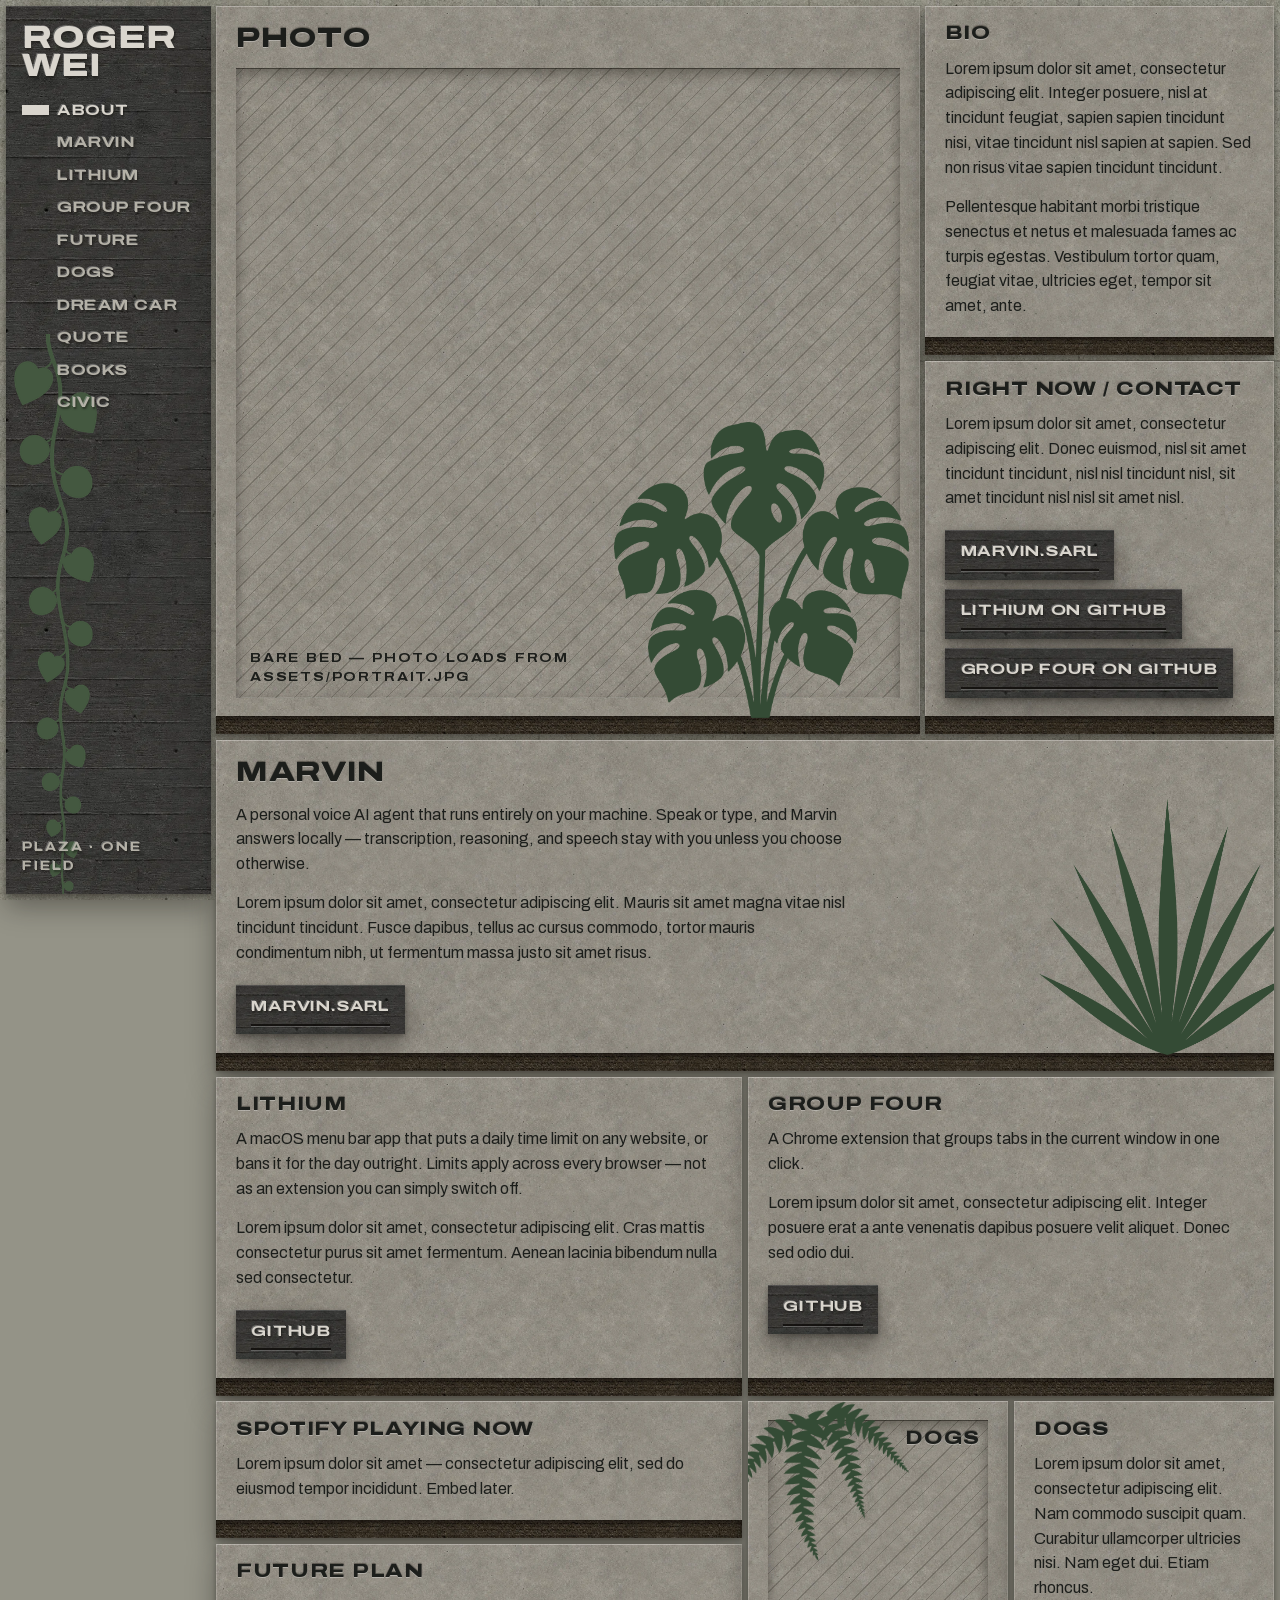
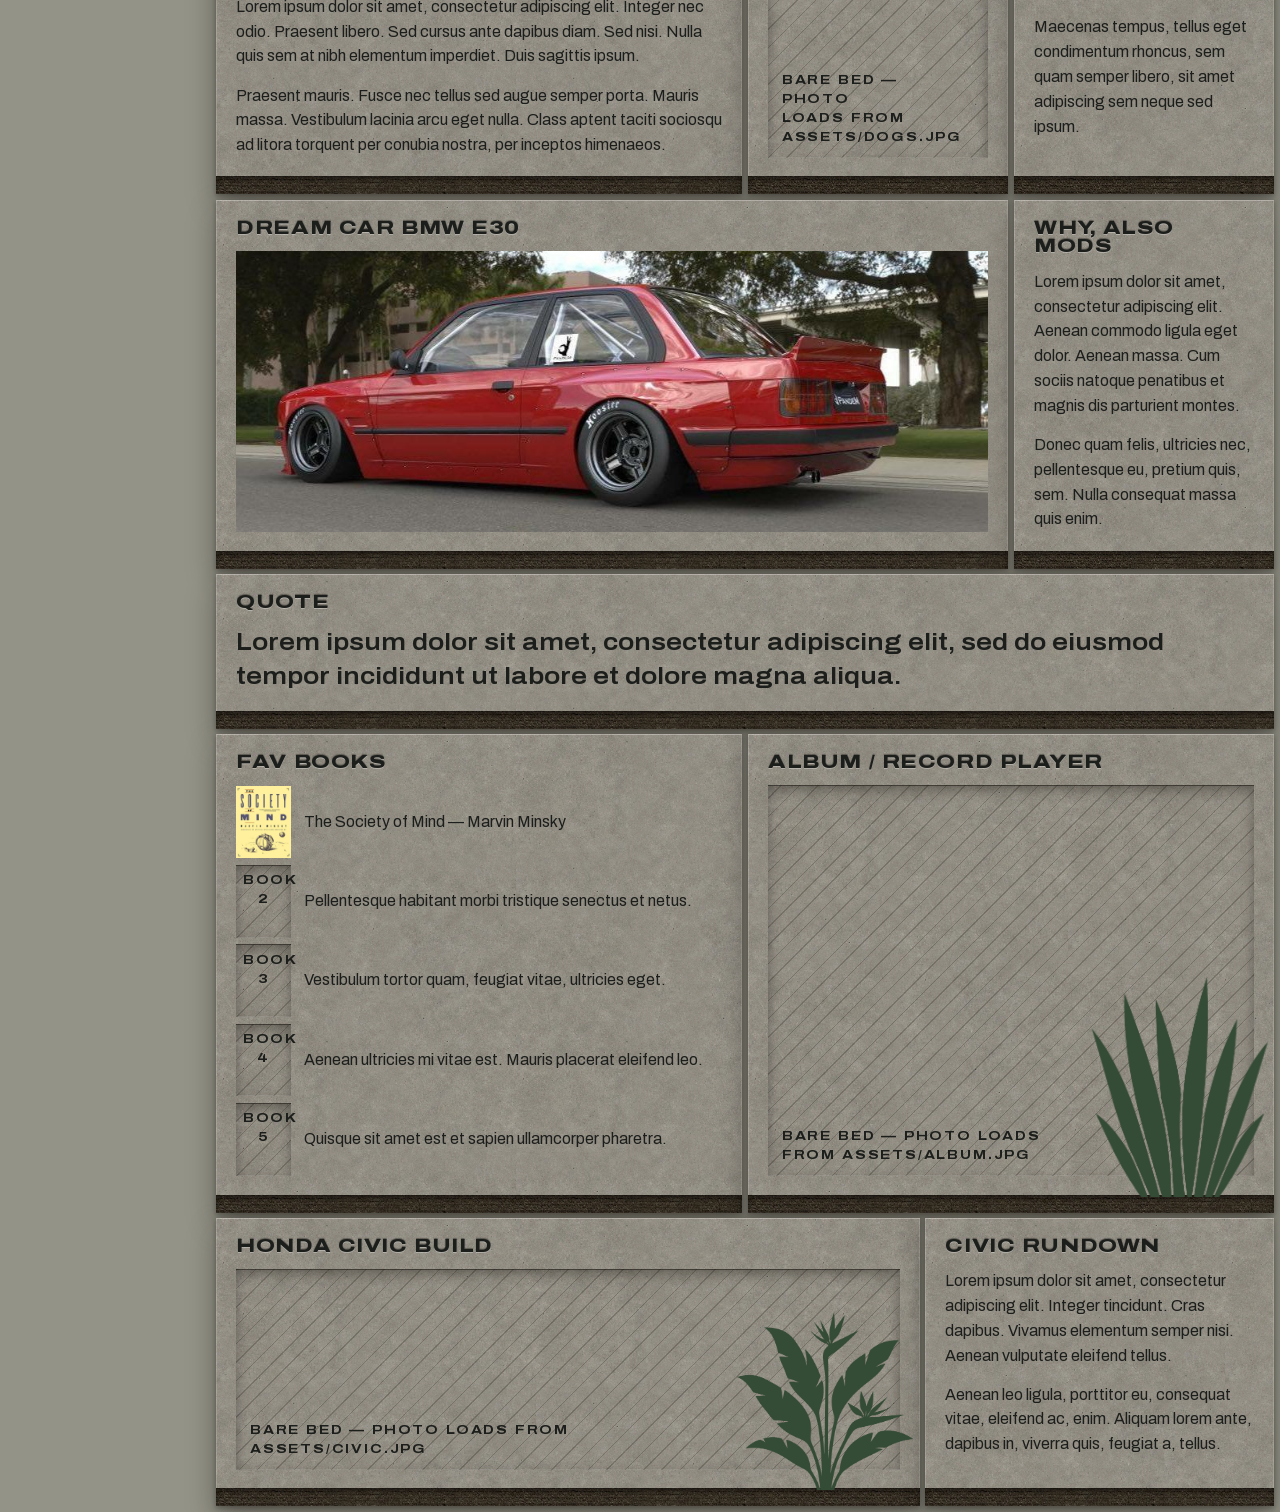
==== index.html @ 09356ffb "Put The Society of Mind in the first book slot. Use the provided cover in a portrait thumb so the ti" ====
<!DOCTYPE html>
<html lang="en">
  <head>
    <meta charset="utf-8" />
    <meta name="viewport" content="width=device-width, initial-scale=1" />
    <title>Roger Wei</title>
    <meta
      name="description"
      content="Roger Wei — about, Marvin, Lithium, and Group Four."
    />
    <link rel="icon" href="assets/favicon.png" type="image/png" />
    <link rel="apple-touch-icon" href="assets/favicon.png" />
    <link
      rel="preload"
      href="assets/fonts/archivo-latin.woff2"
      as="font"
      type="font/woff2"
      crossorigin
    />
    <link rel="stylesheet" href="css/styles.css" />
    <script src="js/main.js" defer></script>
  </head>
  <body>
    <!--
      THESIS: The site is one concrete plaza of planter beds; skip keys on the monolith jump to a bed, they do not leave the plaza.
      OWN-WORLD: Eco-brutalism. Photographic poured concrete, board-formed monolith, raked soil, flat vector planting, Archivo cast in wide heavy caps.
      STORY: A visitor reads ROGER WEI cast into the directory, walks the beds from portrait through the work and the rest of the field.
      FIRST VIEWPORT: Directory at left. Dominant PORTRAIT bed. BIO and NOW stacked beside it. Marvin already in the feed below.
      FORM: Eco-brutalism · Plaza Beds composition · seed 41a5134b · one-page orientation
    -->
    <a class="skip" href="#portrait">Skip to portrait</a>

    <div class="plaza">
      <header class="directory">
        <h1 class="name">Roger Wei</h1>

        <nav aria-label="Skip to section">
          <ul class="keys">
            <li><a class="key" data-nav="portrait" href="#portrait">About</a></li>
            <li><a class="key" data-nav="marvin" href="#marvin">Marvin</a></li>
            <li><a class="key" data-nav="lithium" href="#lithium">Lithium</a></li>
            <li><a class="key" data-nav="group-four" href="#group-four">Group Four</a></li>
            <li><a class="key" data-nav="future" href="#future">Future</a></li>
            <li><a class="key" data-nav="dogs" href="#dogs">Dogs</a></li>
            <li><a class="key" data-nav="e30" href="#e30">Dream car</a></li>
            <li><a class="key" data-nav="quote" href="#quote">Quote</a></li>
            <li><a class="key" data-nav="books" href="#books">Books</a></li>
            <li><a class="key" data-nav="civic" href="#civic">Civic</a></li>
          </ul>
        </nav>

        <p class="stamp">Plaza · one field</p>
      </header>

      <main class="beds">
        <section class="bed bed-portrait" id="portrait">
          <h2 class="cast">Photo</h2>
          <div class="plot">
            <div class="bare" data-src="assets/portrait.jpg" data-alt="Roger Wei">
              <p class="note">Bare bed — photo loads from assets/portrait.jpg</p>
            </div>
          </div>
          <img
            class="planting"
            src="assets/plant-monstera.webp"
            alt=""
            width="970"
            height="974"
          />
        </section>

        <section class="bed bed-bio" id="bio">
          <h2 class="cast">Bio</h2>
          <div class="plot">
            <p class="copy">
              Lorem ipsum dolor sit amet, consectetur adipiscing elit. Integer
              posuere, nisl at tincidunt feugiat, sapien sapien tincidunt nisi,
              vitae tincidunt nisl sapien at sapien. Sed non risus vitae sapien
              tincidunt tincidunt.
            </p>
            <p class="copy">
              Pellentesque habitant morbi tristique senectus et netus et
              malesuada fames ac turpis egestas. Vestibulum tortor quam, feugiat
              vitae, ultricies eget, tempor sit amet, ante.
            </p>
          </div>
        </section>

        <section class="bed bed-now" id="now">
          <h2 class="cast">Right now / contact</h2>
          <div class="plot">
            <p class="copy">
              Lorem ipsum dolor sit amet, consectetur adipiscing elit. Donec
              euismod, nisl sit amet tincidunt tincidunt, nisl nisl tincidunt
              nisl, sit amet tincidunt nisl nisl sit amet nisl.
            </p>
            <ul class="gates">
              <li><a class="gate" href="https://marvin.sarl">marvin.sarl</a></li>
              <li>
                <a class="gate" href="https://github.com/RizzyRoger/lithium">Lithium on GitHub</a>
              </li>
              <li>
                <a class="gate" href="https://github.com/RizzyRoger/Group-4">Group Four on GitHub</a>
              </li>
            </ul>
          </div>
        </section>

        <section class="bed bed-marvin" id="marvin">
          <h2 class="cast">Marvin</h2>
          <div class="plot">
            <p class="copy">
              A personal voice AI agent that runs entirely on your machine.
              Speak or type, and Marvin answers locally — transcription,
              reasoning, and speech stay with you unless you choose otherwise.
            </p>
            <p class="copy">
              Lorem ipsum dolor sit amet, consectetur adipiscing elit. Mauris
              sit amet magna vitae nisl tincidunt tincidunt. Fusce dapibus,
              tellus ac cursus commodo, tortor mauris condimentum nibh, ut
              fermentum massa justo sit amet risus.
            </p>
            <ul class="gates">
              <li><a class="gate" href="https://marvin.sarl">marvin.sarl</a></li>
            </ul>
          </div>
          <img
            class="planting"
            src="assets/plant-agave.webp"
            alt=""
            width="1006"
            height="1004"
          />
        </section>

        <section class="bed bed-lithium" id="lithium">
          <h2 class="cast">Lithium</h2>
          <div class="plot">
            <p class="copy">
              A macOS menu bar app that puts a daily time limit on any website,
              or bans it for the day outright. Limits apply across every
              browser — not as an extension you can simply switch off.
            </p>
            <p class="copy">
              Lorem ipsum dolor sit amet, consectetur adipiscing elit. Cras
              mattis consectetur purus sit amet fermentum. Aenean lacinia
              bibendum nulla sed consectetur.
            </p>
            <ul class="gates">
              <li>
                <a class="gate" href="https://github.com/RizzyRoger/lithium">GitHub</a>
              </li>
            </ul>
          </div>
        </section>

        <section class="bed bed-group" id="group-four">
          <h2 class="cast">Group Four</h2>
          <div class="plot">
            <p class="copy">
              A Chrome extension that groups tabs in the current window in one
              click.
            </p>
            <p class="copy">
              Lorem ipsum dolor sit amet, consectetur adipiscing elit. Integer
              posuere erat a ante venenatis dapibus posuere velit aliquet.
              Donec sed odio dui.
            </p>
            <ul class="gates">
              <li>
                <a class="gate" href="https://github.com/RizzyRoger/Group-4">GitHub</a>
              </li>
            </ul>
          </div>
        </section>

        <section class="bed bed-spotify" id="spotify">
          <h2 class="cast">Spotify playing now</h2>
          <div class="plot">
            <p class="copy">
              Lorem ipsum dolor sit amet — consectetur adipiscing elit, sed do
              eiusmod tempor incididunt. Embed later.
            </p>
          </div>
        </section>

        <section class="bed bed-future" id="future">
          <h2 class="cast">Future plan</h2>
          <div class="plot">
            <p class="copy">
              Lorem ipsum dolor sit amet, consectetur adipiscing elit. Integer
              nec odio. Praesent libero. Sed cursus ante dapibus diam. Sed nisi.
              Nulla quis sem at nibh elementum imperdiet. Duis sagittis ipsum.
            </p>
            <p class="copy">
              Praesent mauris. Fusce nec tellus sed augue semper porta. Mauris
              massa. Vestibulum lacinia arcu eget nulla. Class aptent taciti
              sociosqu ad litora torquent per conubia nostra, per inceptos
              himenaeos.
            </p>
          </div>
        </section>

        <section class="bed bed-dogs-pic" id="dogs">
          <div class="plot">
            <div class="bare" data-src="assets/dogs.jpg" data-alt="Dogs">
              <h2 class="cast">Dogs</h2>
              <p class="note">Bare bed — photo loads from assets/dogs.jpg</p>
            </div>
          </div>
          <img
            class="planting"
            src="assets/plant-fern.webp"
            alt=""
            width="896"
            height="808"
          />
        </section>

        <section class="bed bed-dogs-copy" id="dogs-copy">
          <h2 class="cast">Dogs</h2>
          <div class="plot">
            <p class="copy">
              Lorem ipsum dolor sit amet, consectetur adipiscing elit. Nam
              commodo suscipit quam. Curabitur ullamcorper ultricies nisi. Nam
              eget dui. Etiam rhoncus.
            </p>
            <p class="copy">
              Maecenas tempus, tellus eget condimentum rhoncus, sem quam semper
              libero, sit amet adipiscing sem neque sed ipsum.
            </p>
          </div>
        </section>

        <section class="bed bed-e30" id="e30">
          <h2 class="cast">Dream car BMW E30</h2>
          <div class="plot">
            <div class="bare" data-src="assets/e30.jpg" data-alt="BMW E30">
              <p class="note">Bare bed — photo loads from assets/e30.jpg</p>
            </div>
          </div>
        </section>

        <section class="bed bed-mods" id="mods">
          <h2 class="cast">Why, also mods</h2>
          <div class="plot">
            <p class="copy">
              Lorem ipsum dolor sit amet, consectetur adipiscing elit. Aenean
              commodo ligula eget dolor. Aenean massa. Cum sociis natoque
              penatibus et magnis dis parturient montes.
            </p>
            <p class="copy">
              Donec quam felis, ultricies nec, pellentesque eu, pretium quis,
              sem. Nulla consequat massa quis enim.
            </p>
          </div>
        </section>

        <section class="bed bed-quote" id="quote">
          <h2 class="cast">Quote</h2>
          <div class="plot">
            <blockquote class="quote">
              Lorem ipsum dolor sit amet, consectetur adipiscing elit, sed do
              eiusmod tempor incididunt ut labore et dolore magna aliqua.
            </blockquote>
          </div>
        </section>

        <section class="bed bed-books" id="books">
          <h2 class="cast">Fav books</h2>
          <div class="plot">
            <ul class="shelf">
              <li class="book">
                <div class="bare" data-src="assets/book-1.webp" data-alt="The Society of Mind by Marvin Minsky">
                  <p class="note">Book 1</p>
                </div>
                <p class="copy">The Society of Mind — Marvin Minsky</p>
              </li>
              <li class="book">
                <div class="bare" data-src="assets/book-2.jpg" data-alt="">
                  <p class="note">Book 2</p>
                </div>
                <p class="copy">
                  Pellentesque habitant morbi tristique senectus et netus.
                </p>
              </li>
              <li class="book">
                <div class="bare" data-src="assets/book-3.jpg" data-alt="">
                  <p class="note">Book 3</p>
                </div>
                <p class="copy">
                  Vestibulum tortor quam, feugiat vitae, ultricies eget.
                </p>
              </li>
              <li class="book">
                <div class="bare" data-src="assets/book-4.jpg" data-alt="">
                  <p class="note">Book 4</p>
                </div>
                <p class="copy">
                  Aenean ultricies mi vitae est. Mauris placerat eleifend leo.
                </p>
              </li>
              <li class="book">
                <div class="bare" data-src="assets/book-5.jpg" data-alt="">
                  <p class="note">Book 5</p>
                </div>
                <p class="copy">
                  Quisque sit amet est et sapien ullamcorper pharetra.
                </p>
              </li>
            </ul>
          </div>
        </section>

        <section class="bed bed-album" id="album">
          <h2 class="cast">Album / record player</h2>
          <div class="plot">
            <div class="bare" data-src="assets/album.jpg" data-alt="Favorite album and record player">
              <p class="note">Bare bed — photo loads from assets/album.jpg</p>
            </div>
          </div>
          <img
            class="planting"
            src="assets/plant-snake.webp"
            alt=""
            width="794"
            height="989"
          />
        </section>

        <section class="bed bed-civic" id="civic">
          <h2 class="cast">Honda Civic build</h2>
          <div class="plot">
            <div class="bare" data-src="assets/civic.jpg" data-alt="Honda Civic build">
              <p class="note">Bare bed — photo loads from assets/civic.jpg</p>
            </div>
          </div>
          <img
            class="planting"
            src="assets/plant-crane.webp"
            alt=""
            width="976"
            height="990"
          />
        </section>

        <section class="bed bed-civic-plan" id="civic-plan">
          <h2 class="cast">Civic rundown</h2>
          <div class="plot">
            <p class="copy">
              Lorem ipsum dolor sit amet, consectetur adipiscing elit. Integer
              tincidunt. Cras dapibus. Vivamus elementum semper nisi. Aenean
              vulputate eleifend tellus.
            </p>
            <p class="copy">
              Aenean leo ligula, porttitor eu, consequat vitae, eleifend ac,
              enim. Aliquam lorem ante, dapibus in, viverra quis, feugiat a,
              tellus.
            </p>
          </div>
        </section>
      </main>
    </div>
  </body>
</html>
---- css/styles.css ----
/* Eco-brutalism · Plaza Beds · seed 41a5134b
   Every concrete surface is a photographic raster. CSS draws only what the world
   draws: paving joints, bed lips, cast relief, hatch on unplanted soil. */

@font-face {
  font-family: "Archivo";
  src: url("../assets/fonts/archivo-latin.woff2") format("woff2");
  font-weight: 100 900;
  font-stretch: 62% 125%;
  font-style: normal;
  font-display: swap;
  unicode-range: U+0000-00FF, U+0131, U+0152-0153, U+02BB-02BC, U+02C6, U+02DA,
    U+02DC, U+0304, U+0308, U+0329, U+2000-206F, U+20AC, U+2122, U+2191, U+2193,
    U+2212, U+2215, U+FEFF, U+FFFD;
}

@font-face {
  font-family: "Archivo";
  src: url("../assets/fonts/archivo-latin-ext.woff2") format("woff2");
  font-weight: 100 900;
  font-stretch: 62% 125%;
  font-style: normal;
  font-display: swap;
  unicode-range: U+0100-02BA, U+02BD-02C5, U+02C7-02CC, U+02CE-02D7,
    U+02DD-02FF, U+0304, U+0308, U+0329, U+1D00-1DBF, U+1E00-1E9F, U+1EF2-1EFF,
    U+2020, U+20A0-20AB, U+20AD-20C0, U+2113, U+2C60-2C7F, U+A720-A7FF;
}

:root {
  /* sampled from the approved comp .impeccable/mocks/decision/beds.webp */
  --plaza: #949387;
  --panel: #928e84;
  --monolith: #383735;
  --lip: #352e23;
  --soil: #271f14;
  --cast: #d9d5cd;
  --cast-dim: #b4b1a7;
  --ink: #1c1e1b;
  --ink-soft: #24261f;
  --recess: #8a867e;
  --leaf: #344b35;

  --tex-plaza: url("../assets/concrete-plaza.webp");
  --tex-panel: url("../assets/concrete-panel.webp");
  --tex-monolith: url("../assets/concrete-monolith.webp");
  --tex-soil: url("../assets/soil.webp");

  --joint: clamp(3px, 0.45vw, 6px);
  --lip-h: clamp(11px, 1.5vw, 18px);
  --col: clamp(12rem, 16vw, 16rem);
  --bar: 1.7rem;

  --face: "Archivo", "Helvetica Neue", Arial, sans-serif;

  /* cast in relief: light off the top arris, shadow into the draft below */
  --relief-up: -1px -1px 0 rgb(255 255 255 / 0.26), 1px 2px 2px rgb(18 16 12 / 0.5);
  --relief-in: 0 1px 0 rgb(255 255 255 / 0.3), 0 -1px 1px rgb(18 16 12 / 0.42);

  --drop: 0 12px 26px rgb(20 18 14 / 0.4), 0 2px 5px rgb(20 18 14 / 0.32);
}

*,
*::before,
*::after {
  box-sizing: border-box;
}

html {
  background-color: var(--plaza);
  scrollbar-color: var(--monolith) var(--plaza);
  scroll-padding-top: 0.75rem;
}

body {
  margin: 0;
  min-height: 100vh;
  color: var(--ink);
  caret-color: var(--leaf);
  font-family: var(--face);
  font-stretch: 100%;
  font-weight: 400;
  font-size: 1rem;
  line-height: 1.55;
  background-color: var(--plaza);
  /* paving joints are drawn; the concrete itself is the raster */
  background-image:
    repeating-linear-gradient(90deg, transparent 0 clamp(180px, 22vw, 268px), rgb(24 21 16 / 0.2) clamp(180px, 22vw, 268px) calc(clamp(180px, 22vw, 268px) + 2px)),
    repeating-linear-gradient(0deg, transparent 0 clamp(180px, 22vw, 268px), rgb(24 21 16 / 0.2) clamp(180px, 22vw, 268px) calc(clamp(180px, 22vw, 268px) + 2px)),
    var(--tex-plaza);
  background-size: auto, auto, 560px 560px;
  background-attachment: fixed, fixed, fixed;
}

::selection {
  background: var(--leaf);
  color: #eef1ec;
}

/* the ring is picked per surface: leaf green measures 1.25:1 on the monolith and
   2.9:1 on the panel, so it cannot carry focus on either */
:focus-visible {
  outline: 3px solid var(--ink);
  outline-offset: 2px;
}

.key:focus-visible {
  outline-color: var(--cast);
  outline-offset: 1px;
}

.skip {
  position: absolute;
  left: 0.6rem;
  top: -4rem;
  z-index: 30;
  padding: 0.6rem 0.9rem;
  background-color: var(--monolith);
  background-image: var(--tex-monolith);
  background-size: 320px;
  color: var(--cast);
  font-stretch: 125%;
  font-weight: 800;
  font-size: 0.9rem;
  letter-spacing: 0.08em;
  text-transform: uppercase;
  text-decoration: none;
  box-shadow: var(--drop);
}

.skip:focus {
  top: 0.6rem;
}

/* ---------- the plaza ---------- */

.plaza {
  display: grid;
  grid-template-columns: var(--col) minmax(0, 1fr);
  gap: var(--joint);
  align-items: start;
  min-height: 100vh;
  padding: var(--joint);
}

/* ---------- the directory monolith ---------- */

.directory {
  position: sticky;
  top: var(--joint);
  overflow: hidden;
  display: flex;
  flex-direction: column;
  gap: 0.85rem;
  min-height: calc(100vh - var(--joint) * 2);
  max-height: calc(100vh - var(--joint) * 2);
  padding: 1.15rem 1rem;
  color: var(--cast);
  background-color: var(--monolith);
  background-image: var(--tex-monolith);
  background-size: 420px;
  box-shadow: var(--drop), inset 0 1px 0 rgb(255 255 255 / 0.1);
}

/* the vine trails down the empty lower wall */
.directory::after {
  content: "";
  position: absolute;
  left: 4%;
  bottom: -3%;
  width: 82%;
  height: 66%;
  background: url("../assets/plant-vine.webp") left bottom / contain no-repeat;
  pointer-events: none;
}

.name {
  position: relative;
  z-index: 1;
  margin: 0;
  font-stretch: 125%;
  font-weight: 800;
  font-size: clamp(1.55rem, 2.5vw, 2.4rem);
  line-height: 0.88;
  letter-spacing: 0.005em;
  text-transform: uppercase;
  text-wrap: balance;
  color: var(--cast);
  text-shadow: var(--relief-up);
}

.keys {
  position: relative;
  z-index: 1;
  display: flex;
  flex-direction: column;
  gap: 0.05rem;
  margin: 0;
  padding: 0;
  list-style: none;
  overflow: auto;
}

.key {
  display: flex;
  align-items: center;
  padding: 0.28rem 0;
  color: var(--cast-dim);
  font-stretch: 125%;
  font-weight: 700;
  font-size: 0.92rem;
  letter-spacing: 0.04em;
  text-transform: uppercase;
  text-decoration: none;
  text-shadow: var(--relief-up);
}

/* the cast bar is a block of concrete, not a border. its width is always
   reserved so the lettering never shifts between pages; only the cast scales. */
.key::before {
  content: "";
  flex: none;
  width: var(--bar);
  height: 0.62rem;
  margin-right: 0.5rem;
  background: var(--cast-dim);
  box-shadow: 0 1px 2px rgb(18 16 12 / 0.55);
  transform: scaleX(0);
  transform-origin: left center;
  transition: transform 0.35s cubic-bezier(0.16, 1, 0.3, 1), background-color 0.3s ease-out;
}

.key:hover,
.key:focus-visible {
  color: var(--cast);
}

.key:hover::before {
  transform: scaleX(0.4);
  background: var(--cast);
}

.key.is-on {
  color: var(--cast);
}

.key.is-on::before {
  transform: scaleX(1);
  background: var(--cast);
}

.stamp {
  position: relative;
  z-index: 1;
  margin: auto 0 0;
  font-stretch: 125%;
  font-weight: 700;
  font-size: 0.76rem;
  letter-spacing: 0.16em;
  text-transform: uppercase;
  color: var(--cast-dim);
  text-shadow: var(--relief-up);
}

/* ---------- the bed field ---------- */

.beds {
  display: grid;
  grid-template-columns: repeat(12, minmax(0, 1fr));
  gap: var(--joint);
  min-width: 0;
}

.bed {
  position: relative;
  overflow: hidden;
  display: flex;
  flex-direction: column;
  scroll-margin-top: calc(var(--joint) + 0.4rem);
  padding: 1.15rem 1.25rem calc(var(--lip-h) + 1.15rem);
  background-color: var(--panel);
  background-image: var(--tex-panel);
  background-size: 300px;
  /* the comp separates its panels with a hairline rule; without it, concrete on
     concrete at the same value reads as one mushy field */
  box-shadow: var(--drop), inset 0 0 0 1px rgb(233 231 224 / 0.2),
    inset 0 1px 0 rgb(255 255 255 / 0.18);
}

/* the soil lip along the front face of every bed */
.bed::after {
  content: "";
  position: absolute;
  left: 0;
  right: 0;
  bottom: 0;
  height: var(--lip-h);
  background-color: var(--lip);
  background-image: var(--tex-soil);
  background-size: 300px;
  box-shadow: inset 0 3px 5px rgb(10 8 5 / 0.6);
}

.bed-portrait {
  grid-area: 1 / 1 / 3 / 9;
  min-height: min(58vh, 30rem);
}

.bed-bio {
  grid-area: 1 / 9 / 2 / 13;
}

.bed-now {
  grid-area: 2 / 9 / 3 / 13;
}

.bed-marvin {
  grid-column: 1 / 13;
  min-height: min(36vh, 18rem);
}

.bed-lithium {
  grid-column: 1 / 7;
}

.bed-group {
  grid-column: 7 / 13;
}

.bed-spotify {
  grid-area: 5 / 1 / 6 / 7;
}

.bed-future {
  grid-area: 6 / 1 / 8 / 7;
}

.bed-dogs-pic {
  grid-area: 5 / 7 / 8 / 10;
}

.bed-dogs-copy {
  grid-area: 5 / 10 / 8 / 13;
}

.bed-e30 {
  grid-column: 1 / 10;
  min-height: min(42vh, 22rem);
}

.bed-mods {
  grid-column: 10 / 13;
}

.bed-quote {
  grid-column: 1 / 13;
}

.bed-books {
  grid-column: 1 / 7;
}

.bed-album {
  grid-column: 7 / 13;
  min-height: 22rem;
}

.bed-civic {
  grid-column: 1 / 9;
  min-height: min(36vh, 18rem);
}

.bed-civic-plan {
  grid-column: 9 / 13;
}

/* ---------- cast lettering ---------- */

.cast {
  position: relative;
  z-index: 2;
  margin: 0 0 0.85rem;
  font-stretch: 125%;
  font-weight: 800;
  font-size: 1.18rem;
  line-height: 1;
  letter-spacing: 0.03em;
  text-transform: uppercase;
  color: var(--ink);
  text-shadow: var(--relief-in);
}

.bed-portrait > .cast,
.bed-marvin > .cast {
  font-size: clamp(1.4rem, 2.2vw, 1.8rem);
  letter-spacing: 0.02em;
  margin-bottom: 1rem;
}

.bed-dogs-pic .cast {
  position: absolute;
  top: 0.55rem;
  right: 0.55rem;
  z-index: 4;
  margin: 0;
  max-width: 48%;
  font-size: clamp(0.92rem, 1.6vw, 1.15rem);
  letter-spacing: 0.05em;
  text-align: right;
}

/* ---------- plots: what sits inside a bed ---------- */

.plot {
  position: relative;
  z-index: 2;
  flex: 1;
  display: flex;
  flex-direction: column;
  min-width: 0;
}

.copy {
  margin: 0;
  max-width: 68ch;
  color: var(--ink);
}

.copy + .copy {
  margin-top: 0.9rem;
}

.note {
  margin: 0.75rem 0 0;
  font-stretch: 125%;
  font-weight: 700;
  font-size: 0.76rem;
  letter-spacing: 0.15em;
  text-transform: uppercase;
  color: var(--ink-soft);
}

/* An unplanted bed is the bed's own concrete dropped one step in value and
   crossed by the rake hatch, exactly as the comp draws an empty panel. The soil
   in this world lives in the lip; flooding whole interiors with earth turned the
   page brown and lost the harsh grey the direction is built on. */
.bare {
  position: relative;
  flex: 1;
  min-height: 7rem;
  background-color: var(--recess);
  background-image:
    repeating-linear-gradient(-45deg, transparent 0 12px, rgb(34 30 22 / 0.24) 12px 13px),
    var(--tex-panel);
  background-size: auto, 300px;
  box-shadow: inset 0 5px 13px rgb(22 19 14 / 0.42), inset 0 1px 0 rgb(22 19 14 / 0.5),
    inset 0 -1px 0 rgb(255 255 255 / 0.12);
}

/* the note is held clear of the planting: decoration never eats the words */
.bare > .note {
  position: absolute;
  left: 0.85rem;
  bottom: 0.7rem;
  max-width: min(58%, 22rem);
  margin: 0;
  color: var(--ink);
}

.bare img {
  position: absolute;
  inset: 0;
  display: block;
  width: 100%;
  height: 100%;
  object-fit: cover;
}

.bed-portrait .bare {
  min-height: 12rem;
}

.bed-e30 .bare {
  min-height: 14rem;
}

.bare.is-filled > .note {
  display: none;
}

.quote {
  margin: 0;
  max-width: 72ch;
  font-stretch: 112%;
  font-weight: 600;
  font-size: clamp(1.15rem, 2.1vw, 1.55rem);
  line-height: 1.35;
  color: var(--ink);
}

.shelf {
  display: flex;
  flex-direction: column;
  gap: var(--joint);
  margin: 0;
  padding: 0;
  list-style: none;
}

.book {
  display: grid;
  grid-template-columns: 3.4rem minmax(0, 1fr);
  gap: 0.85rem;
  align-items: center;
  min-height: 4.6rem;
}

.book .bare {
  flex: none;
  min-height: 0;
  width: 100%;
  aspect-ratio: 3 / 4;
}

.book .copy {
  max-width: none;
}

.book .note {
  position: static;
  max-width: none;
  margin: 0;
  padding: 0.4rem;
  text-align: center;
}

/* rows of openings cut into a bed */
.openings {
  display: grid;
  grid-template-columns: repeat(var(--n, 4), minmax(0, 1fr));
  gap: 0.55rem;
  margin: 0;
  padding: 0;
  list-style: none;
}

.openings-3 {
  --n: 3;
}

.opening {
  position: relative;
  display: grid;
  place-items: center;
  min-height: 6.5rem;
  padding: 0.5rem 0.5rem calc(0.5rem + var(--lip-h));
  text-align: center;
  background-color: var(--recess);
  background-image:
    repeating-linear-gradient(-45deg, transparent 0 12px, rgb(34 30 22 / 0.24) 12px 13px),
    var(--tex-panel);
  background-size: auto, 240px;
  box-shadow: inset 0 4px 11px rgb(22 19 14 / 0.4), inset 0 1px 0 rgb(22 19 14 / 0.48);
  color: var(--ink);
  font-stretch: 125%;
  font-weight: 700;
  font-size: 0.74rem;
  letter-spacing: 0.14em;
  text-transform: uppercase;
}

/* every opening is its own small planter, so it carries the lip too */
.opening::after {
  content: "";
  position: absolute;
  left: 0;
  right: 0;
  bottom: 0;
  height: var(--lip-h);
  background-color: var(--lip);
  background-image: var(--tex-soil);
  background-size: 200px;
  box-shadow: inset 0 2px 4px rgb(10 8 5 / 0.55);
}

.opening-year {
  min-height: 4.4rem;
  font-size: 1.35rem;
  letter-spacing: 0.04em;
  font-variant-numeric: tabular-nums;
}

/* ---------- cast plaques: the outbound jobs ---------- */

.gates {
  display: flex;
  flex-wrap: wrap;
  gap: 0.6rem;
  margin: 0;
  padding: 0;
  list-style: none;
}

.gate {
  display: inline-block;
  padding: 0.62rem 0.95rem 0.55rem;
  background-color: var(--monolith);
  background-image: var(--tex-monolith);
  background-size: 300px;
  color: var(--cast);
  font-stretch: 125%;
  font-weight: 700;
  font-size: 0.94rem;
  letter-spacing: 0.05em;
  text-transform: uppercase;
  text-decoration: none;
  text-shadow: var(--relief-up);
  box-shadow: var(--drop), inset 0 1px 0 rgb(255 255 255 / 0.13);
}

/* the engraved rule, cut into the plaque rather than underlining the text: a
   dark groove with the light catching its lower arris. leaf green on charcoal
   measures barely over 1:1, so the groove carries it and the fill is the reveal. */
.gate::after {
  content: "";
  display: block;
  height: 2px;
  margin-top: 0.34rem;
  background: rgb(12 10 7 / 0.78);
  box-shadow: 0 1px 0 rgb(255 255 255 / 0.2);
  transition: background-color 0.25s ease-out;
}

.gate:hover,
.gate:focus-visible {
  color: #fff;
}

.gate:hover::after,
.gate:focus-visible::after {
  background: var(--cast);
}

.copy + .gates {
  margin-top: 1.2rem;
}

/* ---------- planting ---------- */

/* planting sits on top of the bed it grows out of, the way the comp lays its
   printed greens over the panels */
.planting {
  position: absolute;
  z-index: 3;
  bottom: calc(var(--lip-h) - 2px);
  height: auto;
  pointer-events: none;
  transform-origin: 50% 100%;
}

.bed-portrait .planting {
  right: 1.5%;
  width: min(42%, 19rem);
}

.bed-dogs-pic .planting {
  top: 0.05rem;
  left: -6%;
  right: auto;
  bottom: auto;
  width: min(72%, 11rem);
  transform-origin: 12% 0%;
}

.bed-marvin .planting {
  right: -2%;
  width: min(38%, 16rem);
}

.bed-album .planting,
.bed-civic .planting {
  right: 0.4rem;
  width: min(42%, 11rem);
}

/* ---------- responsive: the monolith becomes a cast strip ---------- */

@media (max-width: 900px) {
  .plaza {
    grid-template-columns: minmax(0, 1fr);
  }

  .directory {
    position: sticky;
    top: 0;
    z-index: 12;
    align-items: flex-start;
    gap: 0.7rem;
    min-height: 0;
    max-height: none;
    padding: 0.75rem 0.9rem 0.85rem;
  }

  .directory::after {
    left: auto;
    right: 0.5rem;
    bottom: -36%;
    width: 3.2rem;
    height: 150%;
    opacity: 0.5;
  }

  .name {
    font-size: clamp(1.4rem, 6.6vw, 2rem);
    line-height: 1;
  }

  .keys {
    flex-direction: row;
    flex-wrap: wrap;
    gap: 0.3rem 0.9rem;
  }

  .key {
    padding: 0.28rem 0;
    font-size: 0.84rem;
    letter-spacing: 0.03em;
  }

  .key::before {
    width: 0.85rem;
    height: 0.5rem;
    margin-right: 0.35rem;
  }

  .stamp {
    display: none;
  }

  html {
    scroll-padding-top: 6.5rem;
  }

  .bed {
    scroll-margin-top: 6.2rem;
  }

  .beds {
    grid-template-columns: minmax(0, 1fr);
  }

  .bed,
  .bed-portrait,
  .bed-bio,
  .bed-now,
  .bed-marvin,
  .bed-lithium,
  .bed-group,
  .bed-spotify,
  .bed-future,
  .bed-dogs-pic,
  .bed-dogs-copy,
  .bed-e30,
  .bed-mods,
  .bed-quote,
  .bed-books,
  .bed-album,
  .bed-civic,
  .bed-civic-plan {
    grid-area: auto;
    grid-column: auto;
  }

  .bed {
    padding: 1rem 1rem calc(var(--lip-h) + 1rem);
  }

  .bed-portrait,
  .bed-marvin,
  .bed-e30,
  .bed-album,
  .bed-civic {
    min-height: 0;
  }

  .bed-portrait .bare,
  .bed-e30 .bare,
  .bed-dogs-pic .bare,
  .bed-album .bare,
  .bed-civic .bare {
    min-height: 62vw;
  }

  .bed-portrait .planting {
    right: 1%;
    width: min(44%, 11rem);
  }

  .bed-dogs-pic .planting {
    top: 0.05rem;
    left: -4%;
    right: auto;
    width: min(38%, 8.5rem);
  }

  .bed-dogs-pic .cast {
    top: 0.45rem;
    right: 0.45rem;
    font-size: 0.95rem;
  }

  .bed-marvin .planting {
    width: min(42%, 9rem);
  }

  .bed-album .planting,
  .bed-civic .planting {
    right: 0.25rem;
    width: min(36%, 8.5rem);
  }
}

@media (max-width: 420px) {
  .keys {
    gap: 0.25rem 0.65rem;
  }

  .key {
    font-size: 0.76rem;
  }

  .key::before {
    width: 0.7rem;
    margin-right: 0.3rem;
  }

  .openings {
    gap: 0.4rem;
  }
}

/* ---------- motion: concrete does not move, plants grow ---------- */

@media (prefers-reduced-motion: no-preference) {
  html {
    scroll-behavior: smooth;
  }

  .js-plant .planting {
    transition: transform 0.95s cubic-bezier(0.16, 1, 0.3, 1), opacity 0.5s ease-out;
  }

  .js-plant .bed:not(.is-planted) .planting {
    opacity: 0;
    transform: scale(0.82) translateY(14%);
  }
}
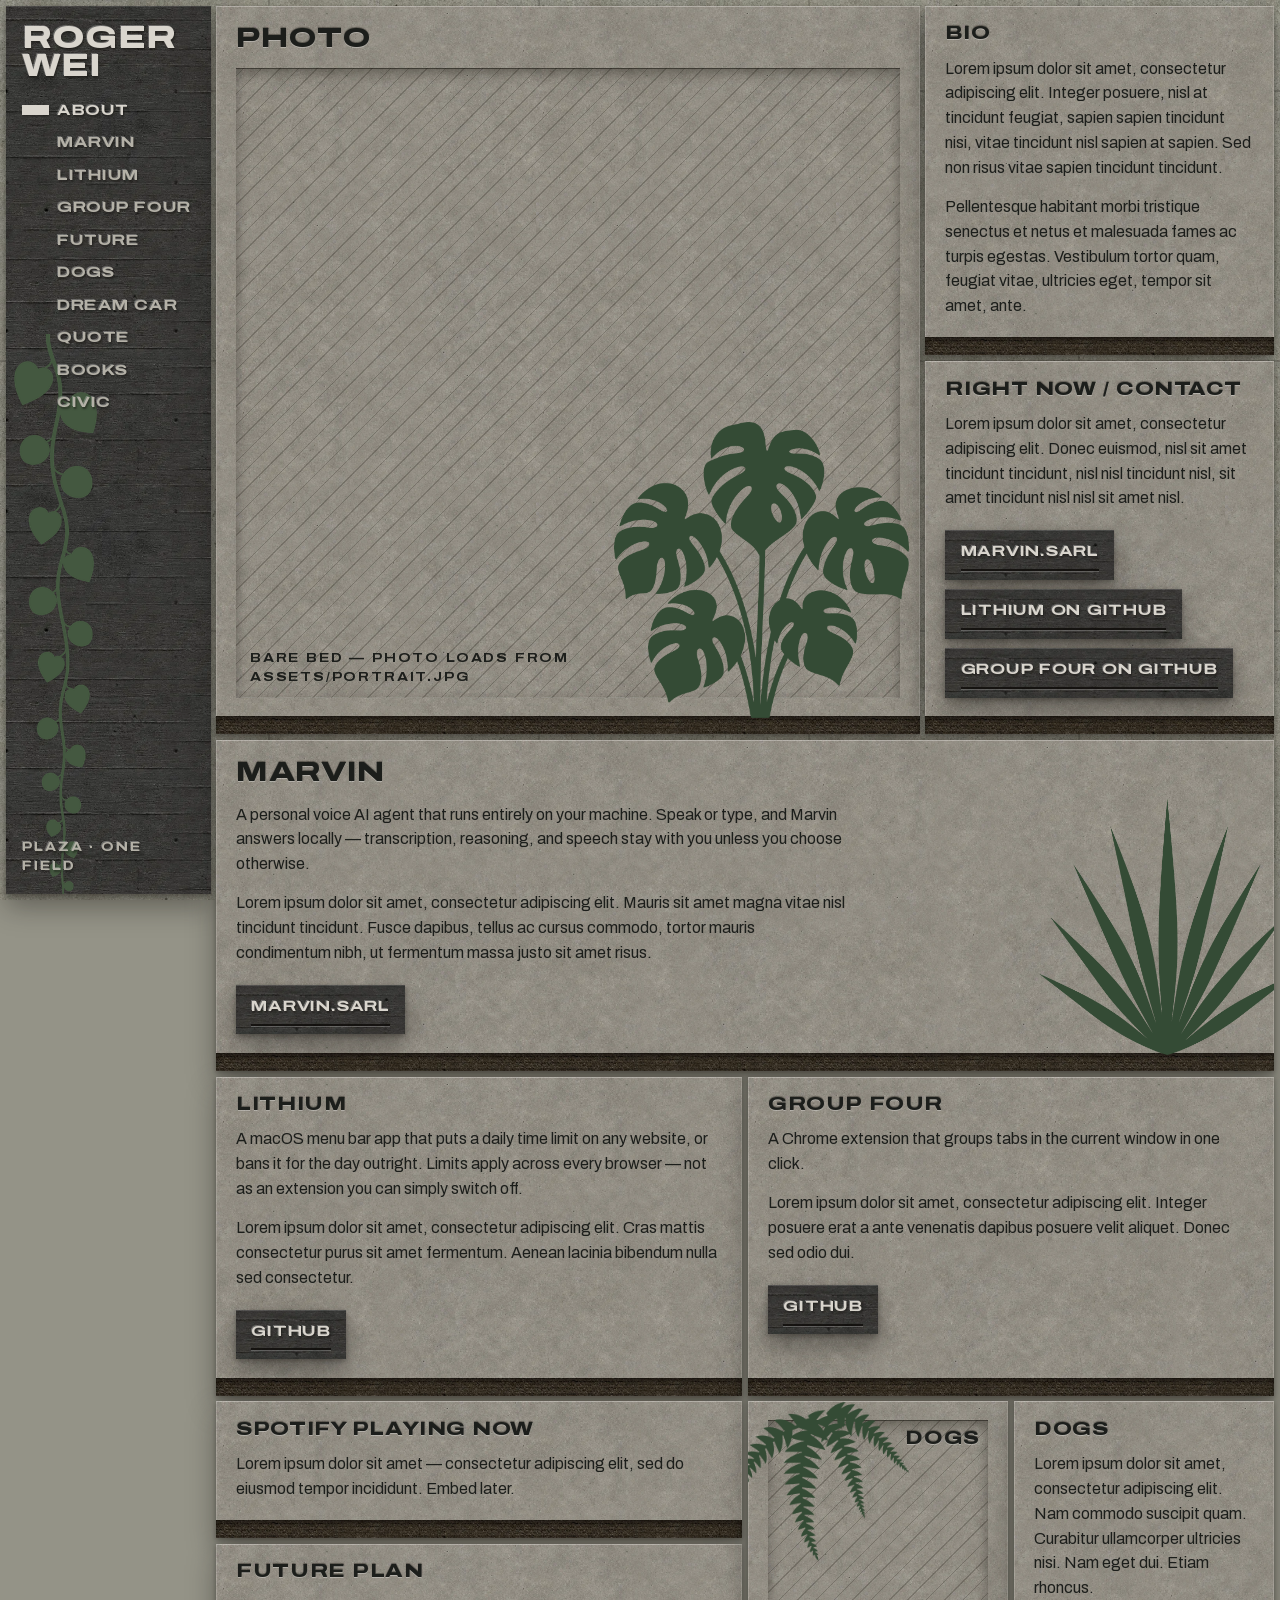
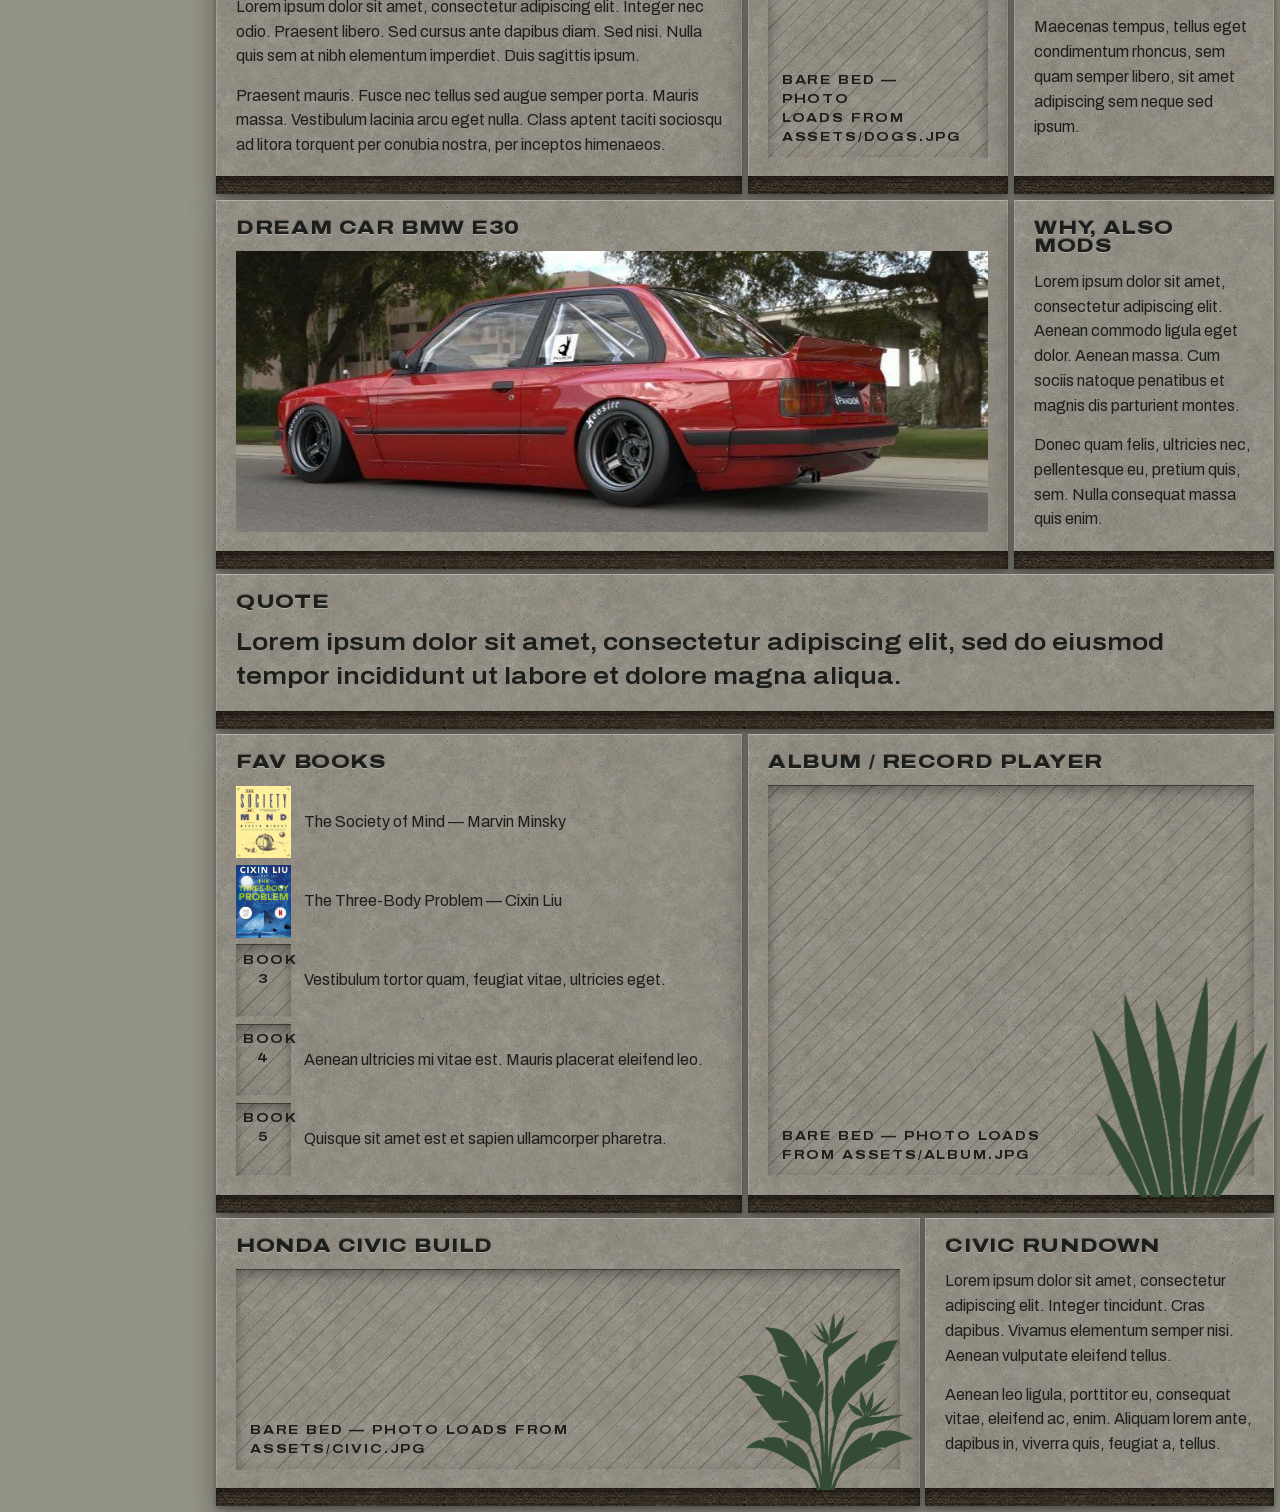
==== commit d99e4de7: "Put The Three-Body Problem in the second book slot. Use the provided cover so the shelf starts to re" ====
--- a/index.html
+++ b/index.html
@@ -277,12 +277,10 @@
                 <p class="copy">The Society of Mind — Marvin Minsky</p>
               </li>
               <li class="book">
-                <div class="bare" data-src="assets/book-2.jpg" data-alt="">
+                <div class="bare" data-src="assets/book-2.jpg" data-alt="The Three-Body Problem by Cixin Liu">
                   <p class="note">Book 2</p>
                 </div>
-                <p class="copy">
-                  Pellentesque habitant morbi tristique senectus et netus.
-                </p>
+                <p class="copy">The Three-Body Problem — Cixin Liu</p>
               </li>
               <li class="book">
                 <div class="bare" data-src="assets/book-3.jpg" data-alt="">
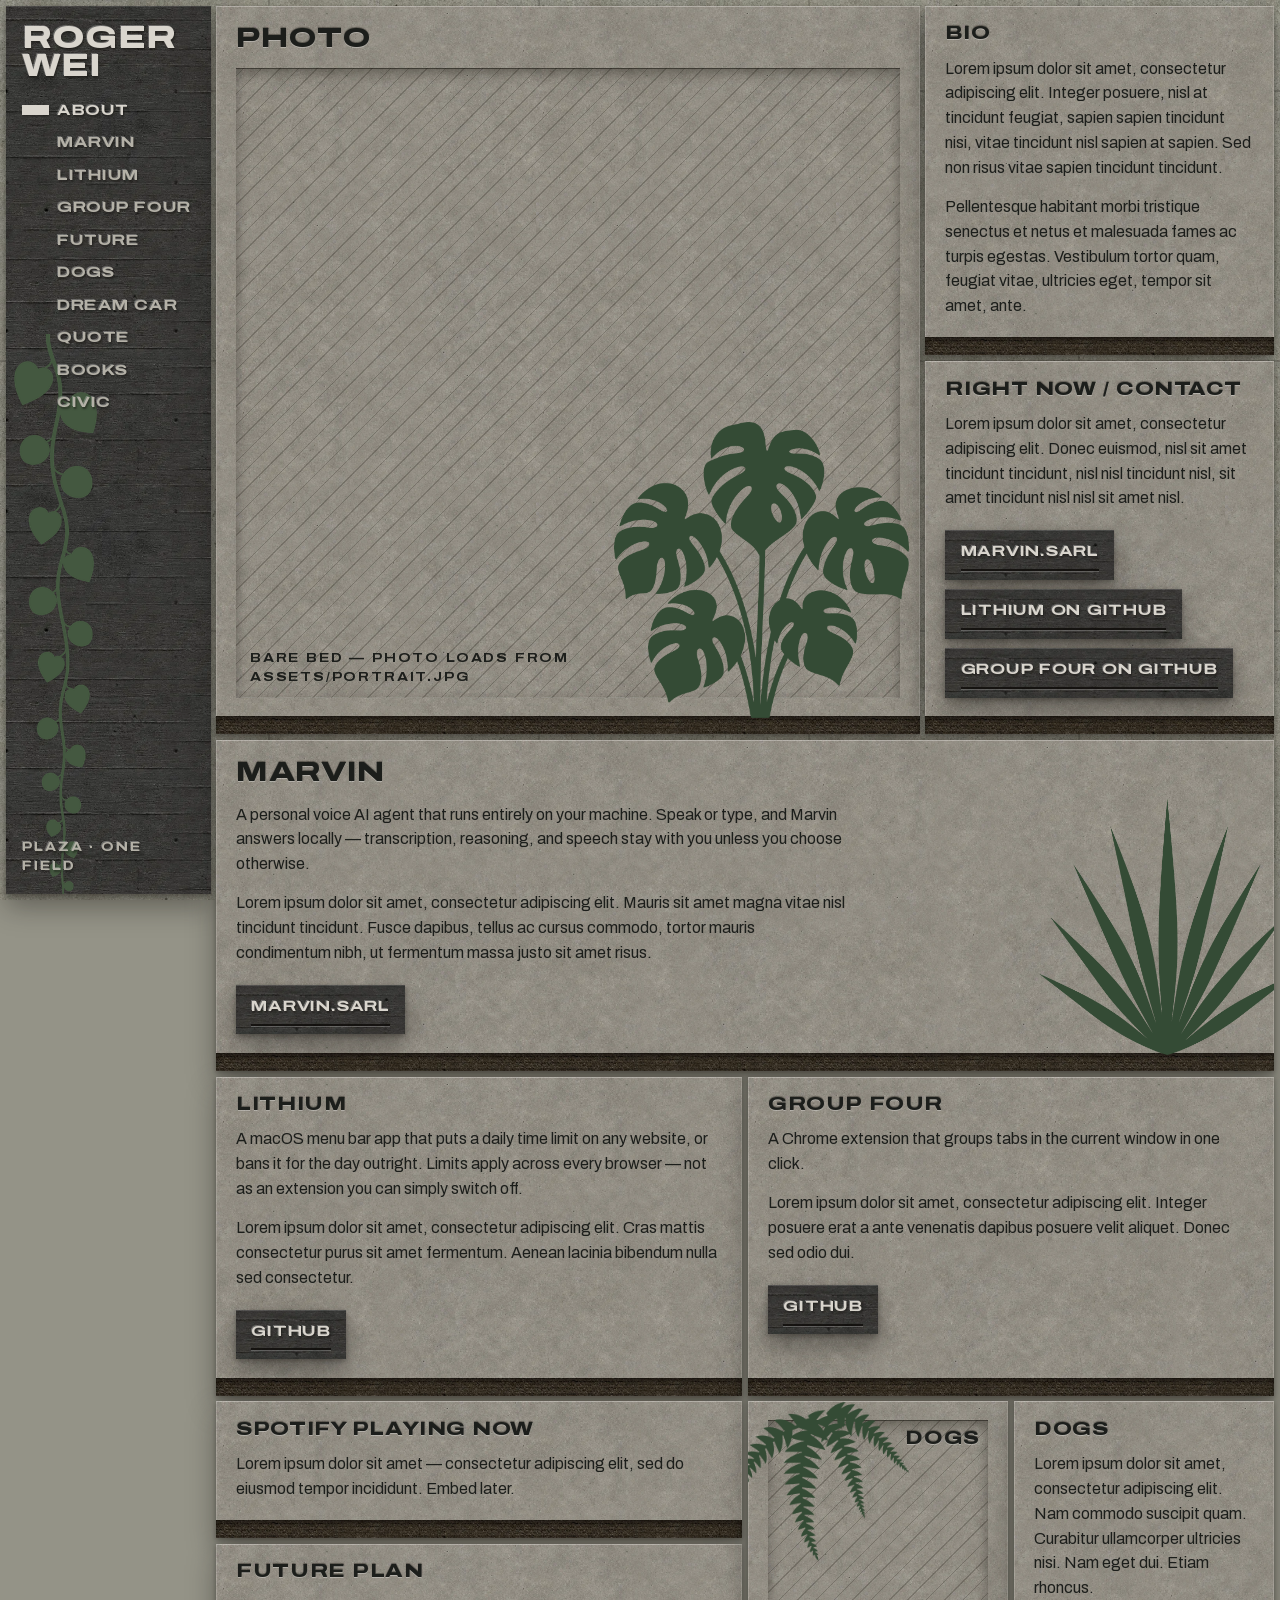
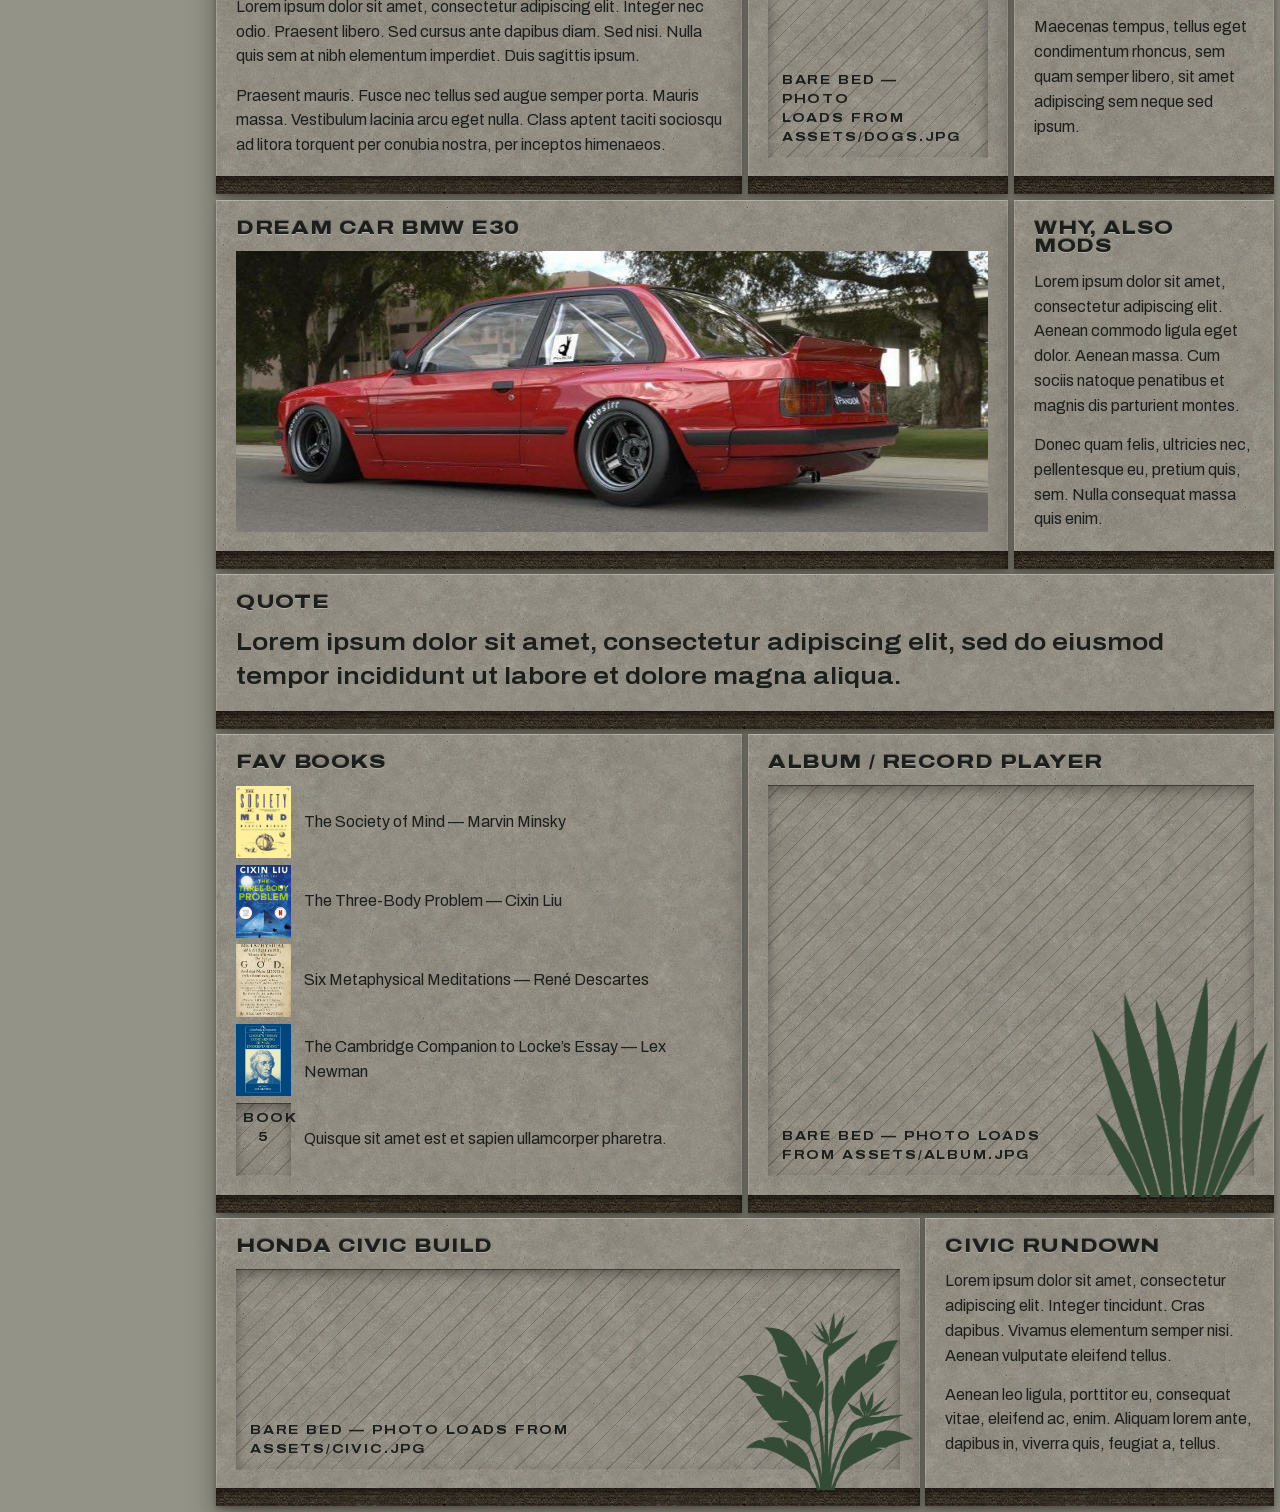
==== commit c31710c5: "Put Descartes and the Locke companion in book slots 3 and 4. Co-authored-by: Cursor <cursoragent@cur" ====
--- a/index.html
+++ b/index.html
@@ -283,20 +283,16 @@
                 <p class="copy">The Three-Body Problem — Cixin Liu</p>
               </li>
               <li class="book">
-                <div class="bare" data-src="assets/book-3.jpg" data-alt="">
+                <div class="bare" data-src="assets/book-3.jpg" data-alt="Six Metaphysical Meditations by René Descartes">
                   <p class="note">Book 3</p>
                 </div>
-                <p class="copy">
-                  Vestibulum tortor quam, feugiat vitae, ultricies eget.
-                </p>
-              </li>
-              <li class="book">
-                <div class="bare" data-src="assets/book-4.jpg" data-alt="">
+                <p class="copy">Six Metaphysical Meditations — René Descartes</p>
+              </li>
+              <li class="book">
+                <div class="bare" data-src="assets/book-4.webp" data-alt="The Cambridge Companion to Locke’s Essay Concerning Human Understanding, edited by Lex Newman">
                   <p class="note">Book 4</p>
                 </div>
-                <p class="copy">
-                  Aenean ultricies mi vitae est. Mauris placerat eleifend leo.
-                </p>
+                <p class="copy">The Cambridge Companion to Locke’s Essay — Lex Newman</p>
               </li>
               <li class="book">
                 <div class="bare" data-src="assets/book-5.jpg" data-alt="">
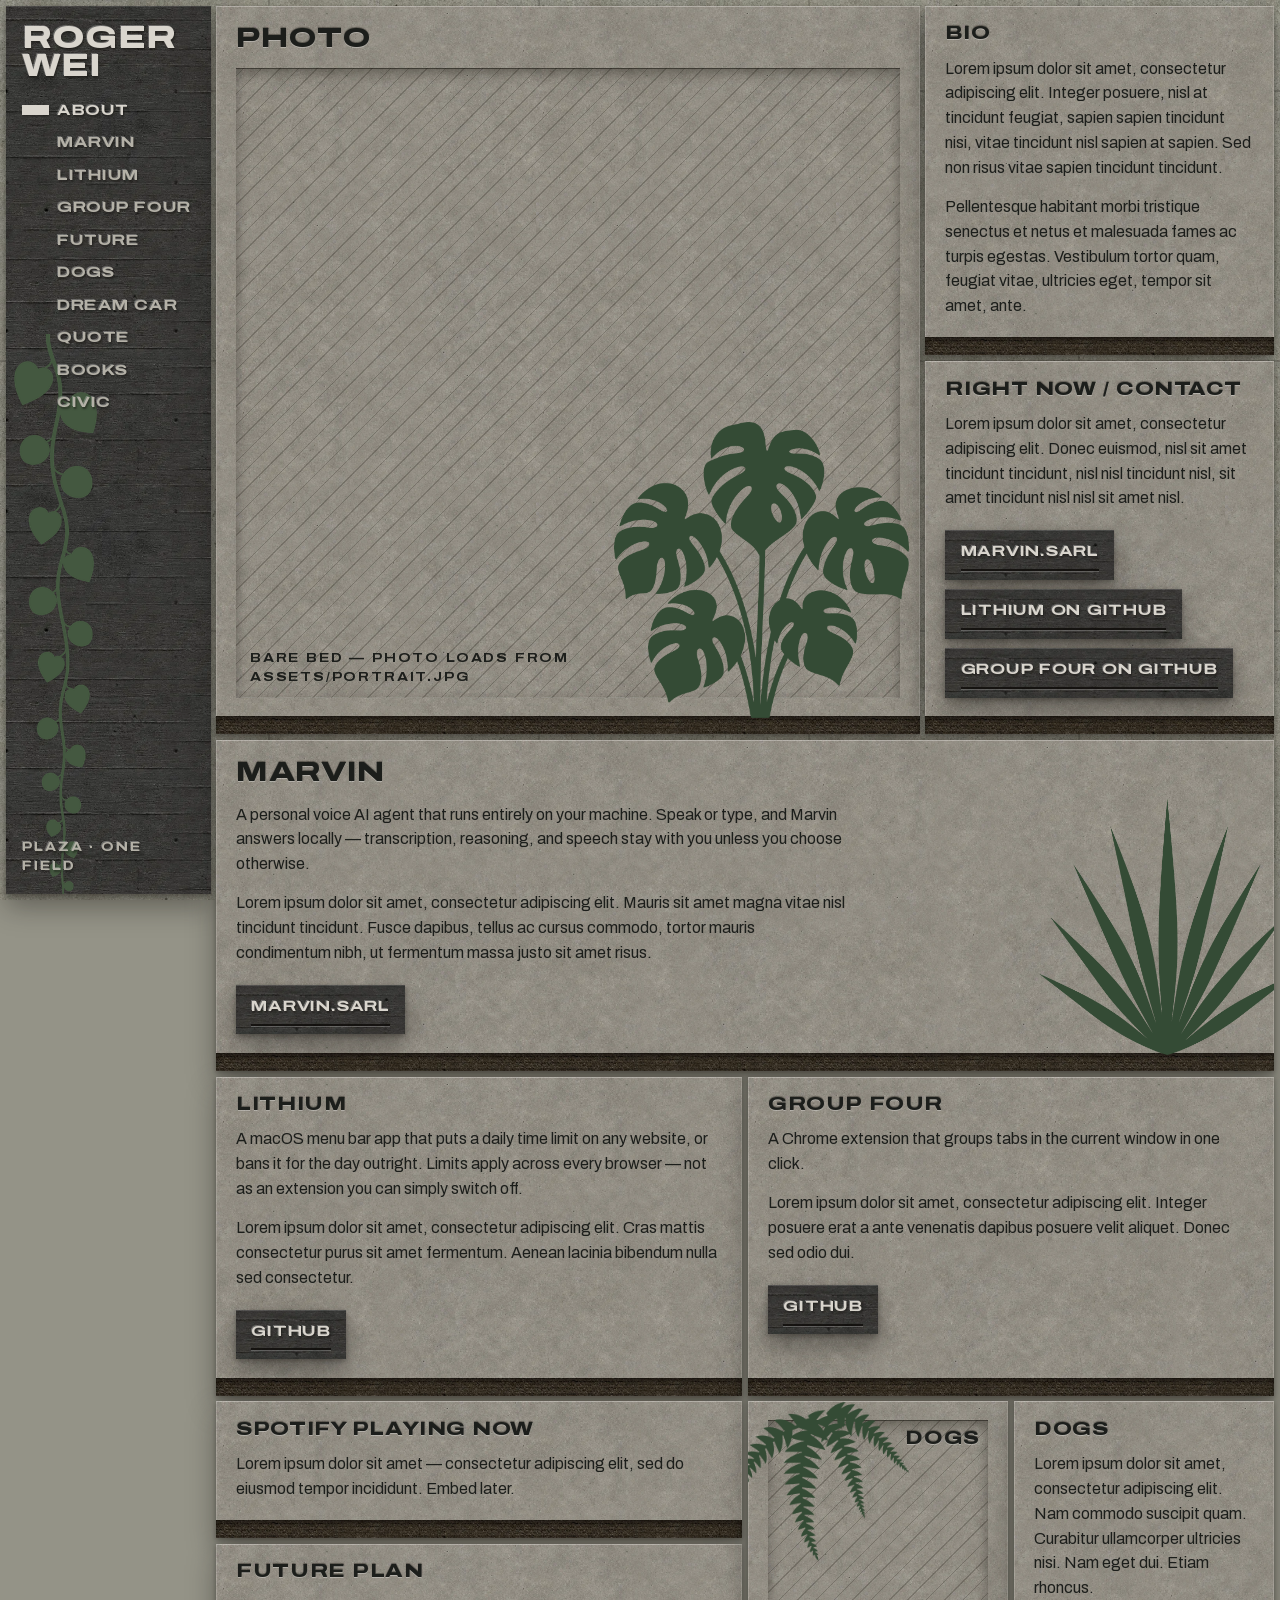
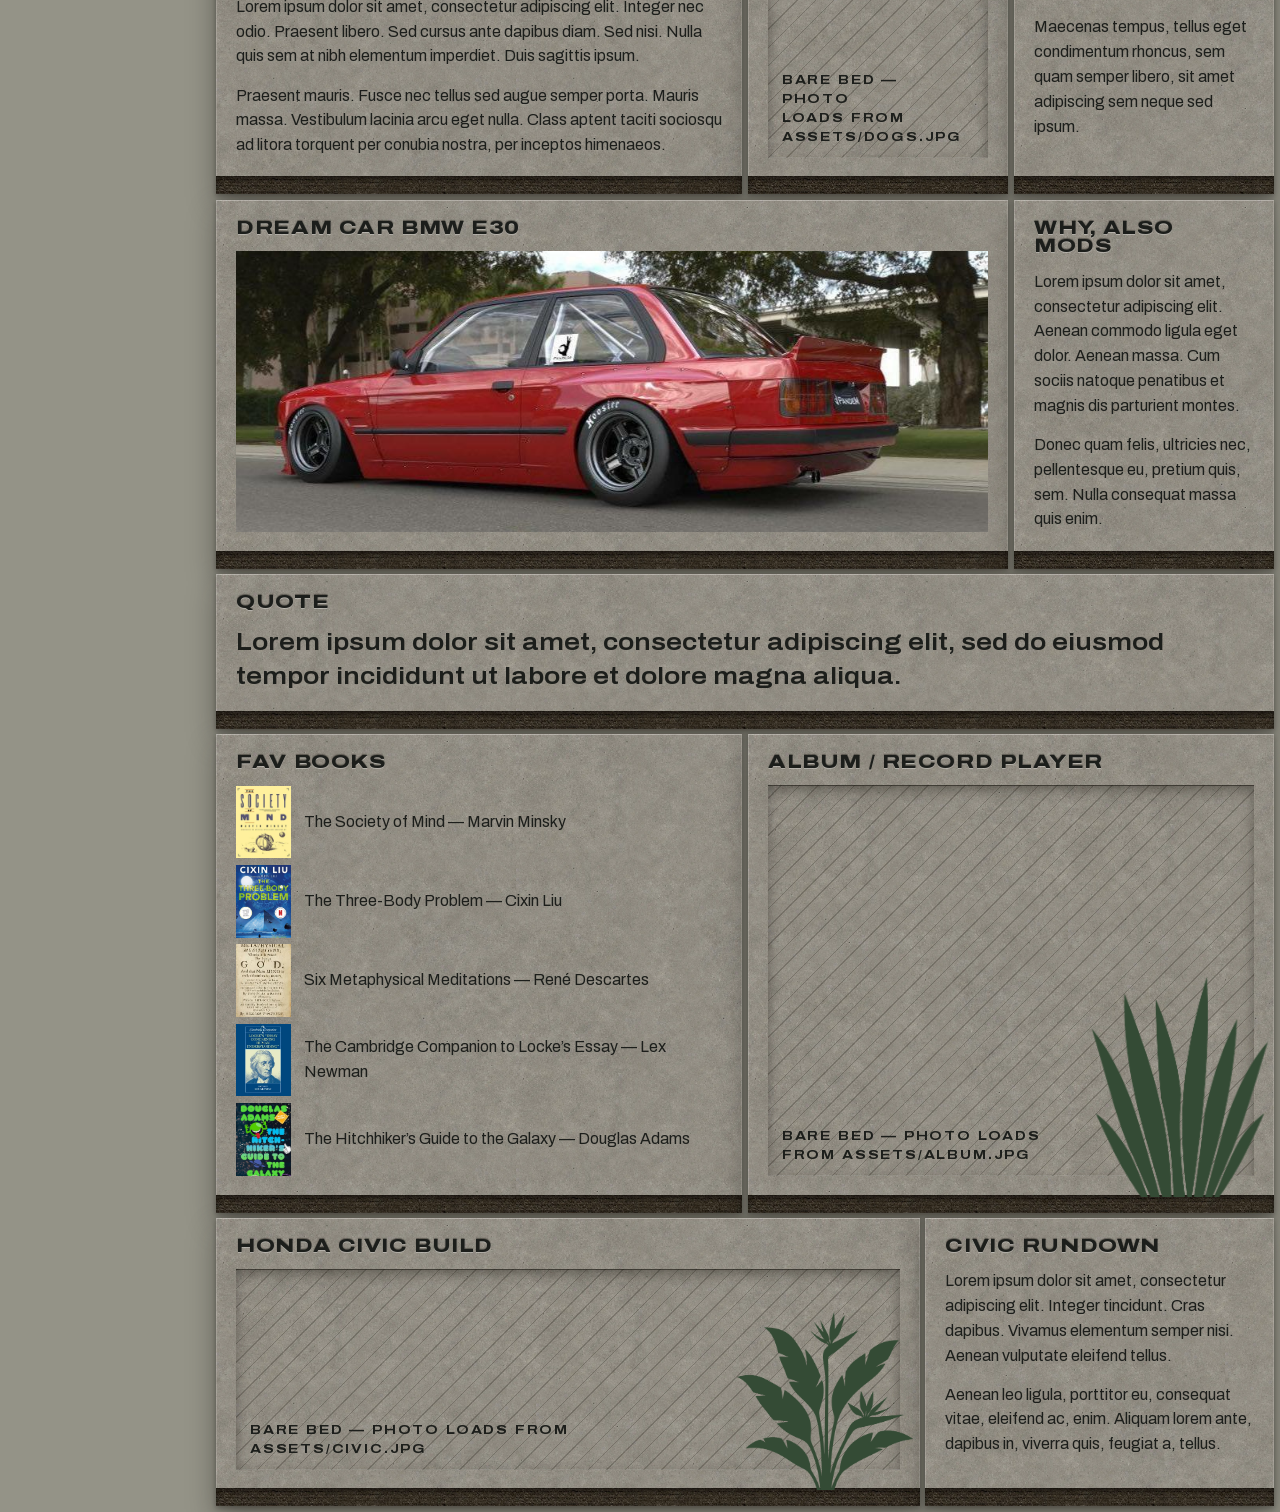
==== commit d8912bd8: "Put The Hitchhiker’s Guide to the Galaxy in the fifth book slot. Co-authored-by: Cursor <cursoragent" ====
--- a/index.html
+++ b/index.html
@@ -295,12 +295,10 @@
                 <p class="copy">The Cambridge Companion to Locke’s Essay — Lex Newman</p>
               </li>
               <li class="book">
-                <div class="bare" data-src="assets/book-5.jpg" data-alt="">
+                <div class="bare" data-src="assets/book-5.jpg" data-alt="The Hitchhiker’s Guide to the Galaxy by Douglas Adams">
                   <p class="note">Book 5</p>
                 </div>
-                <p class="copy">
-                  Quisque sit amet est et sapien ullamcorper pharetra.
-                </p>
+                <p class="copy">The Hitchhiker’s Guide to the Galaxy — Douglas Adams</p>
               </li>
             </ul>
           </div>
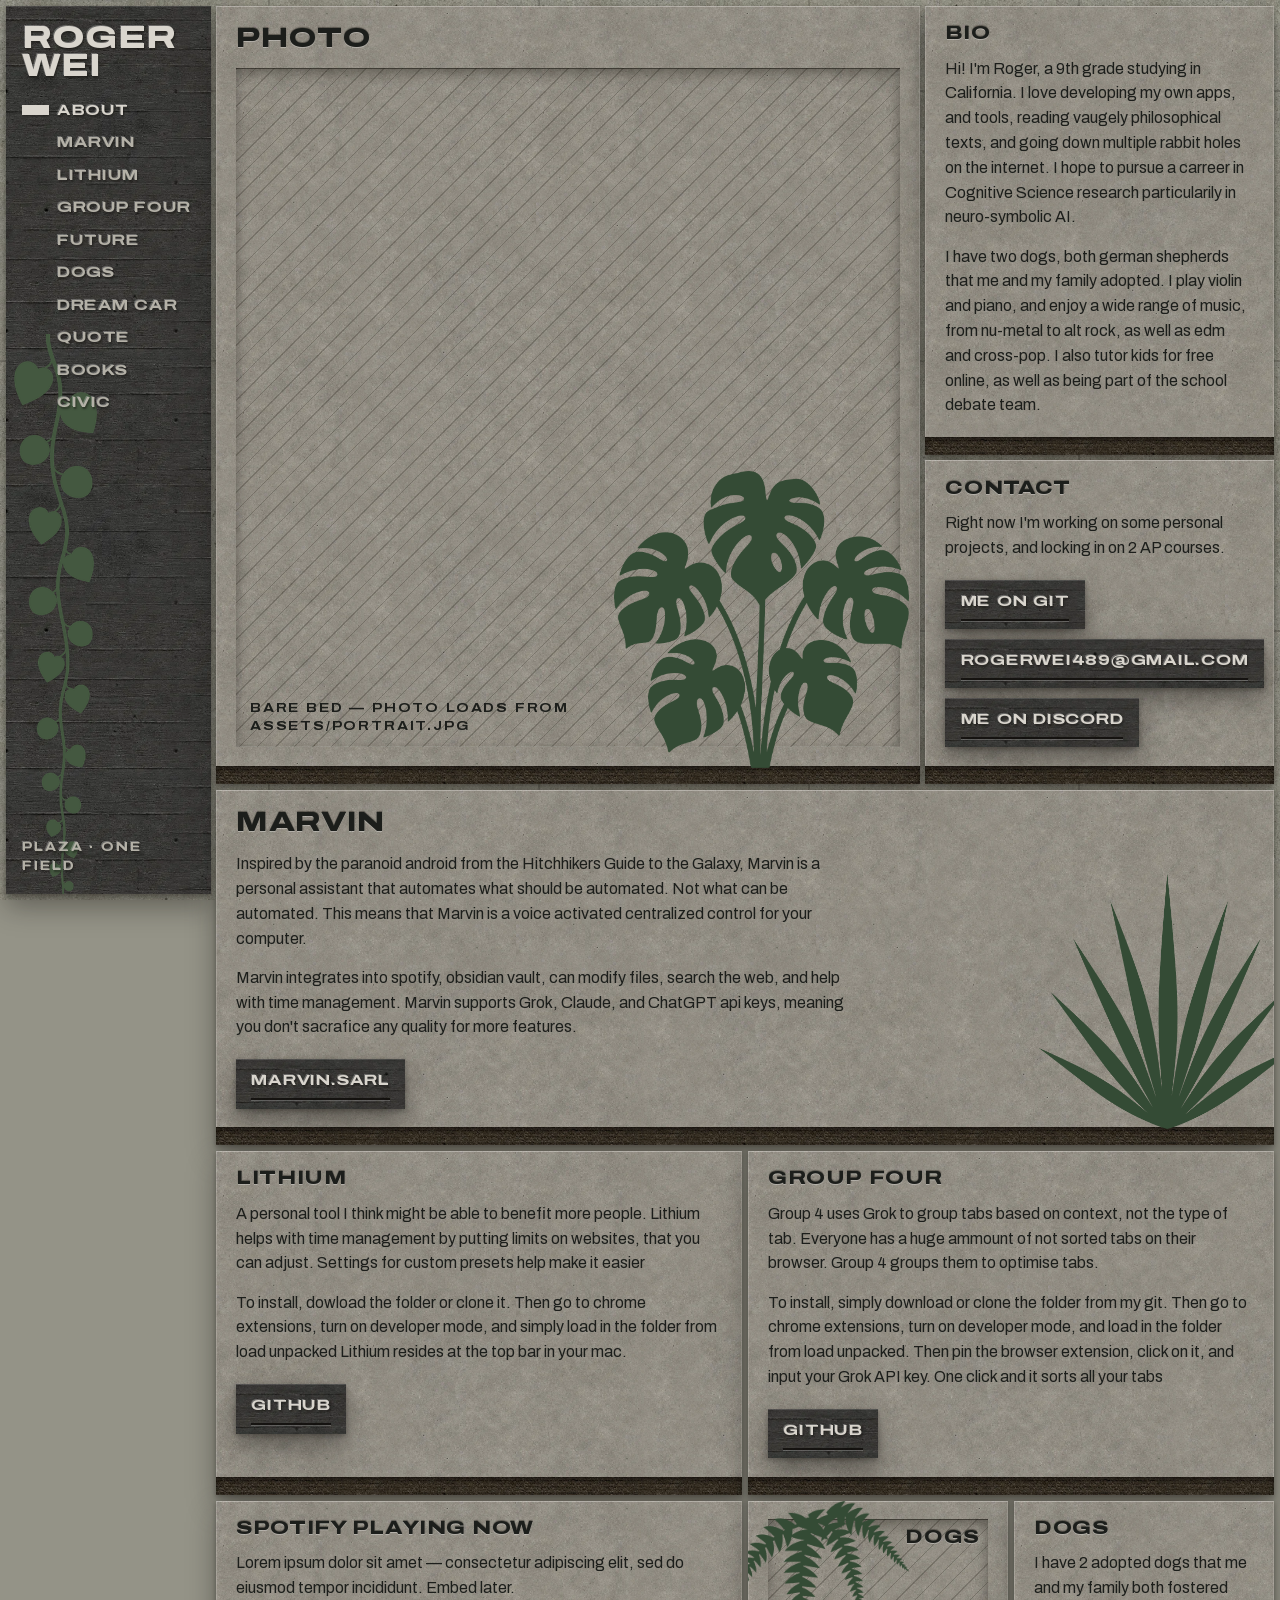
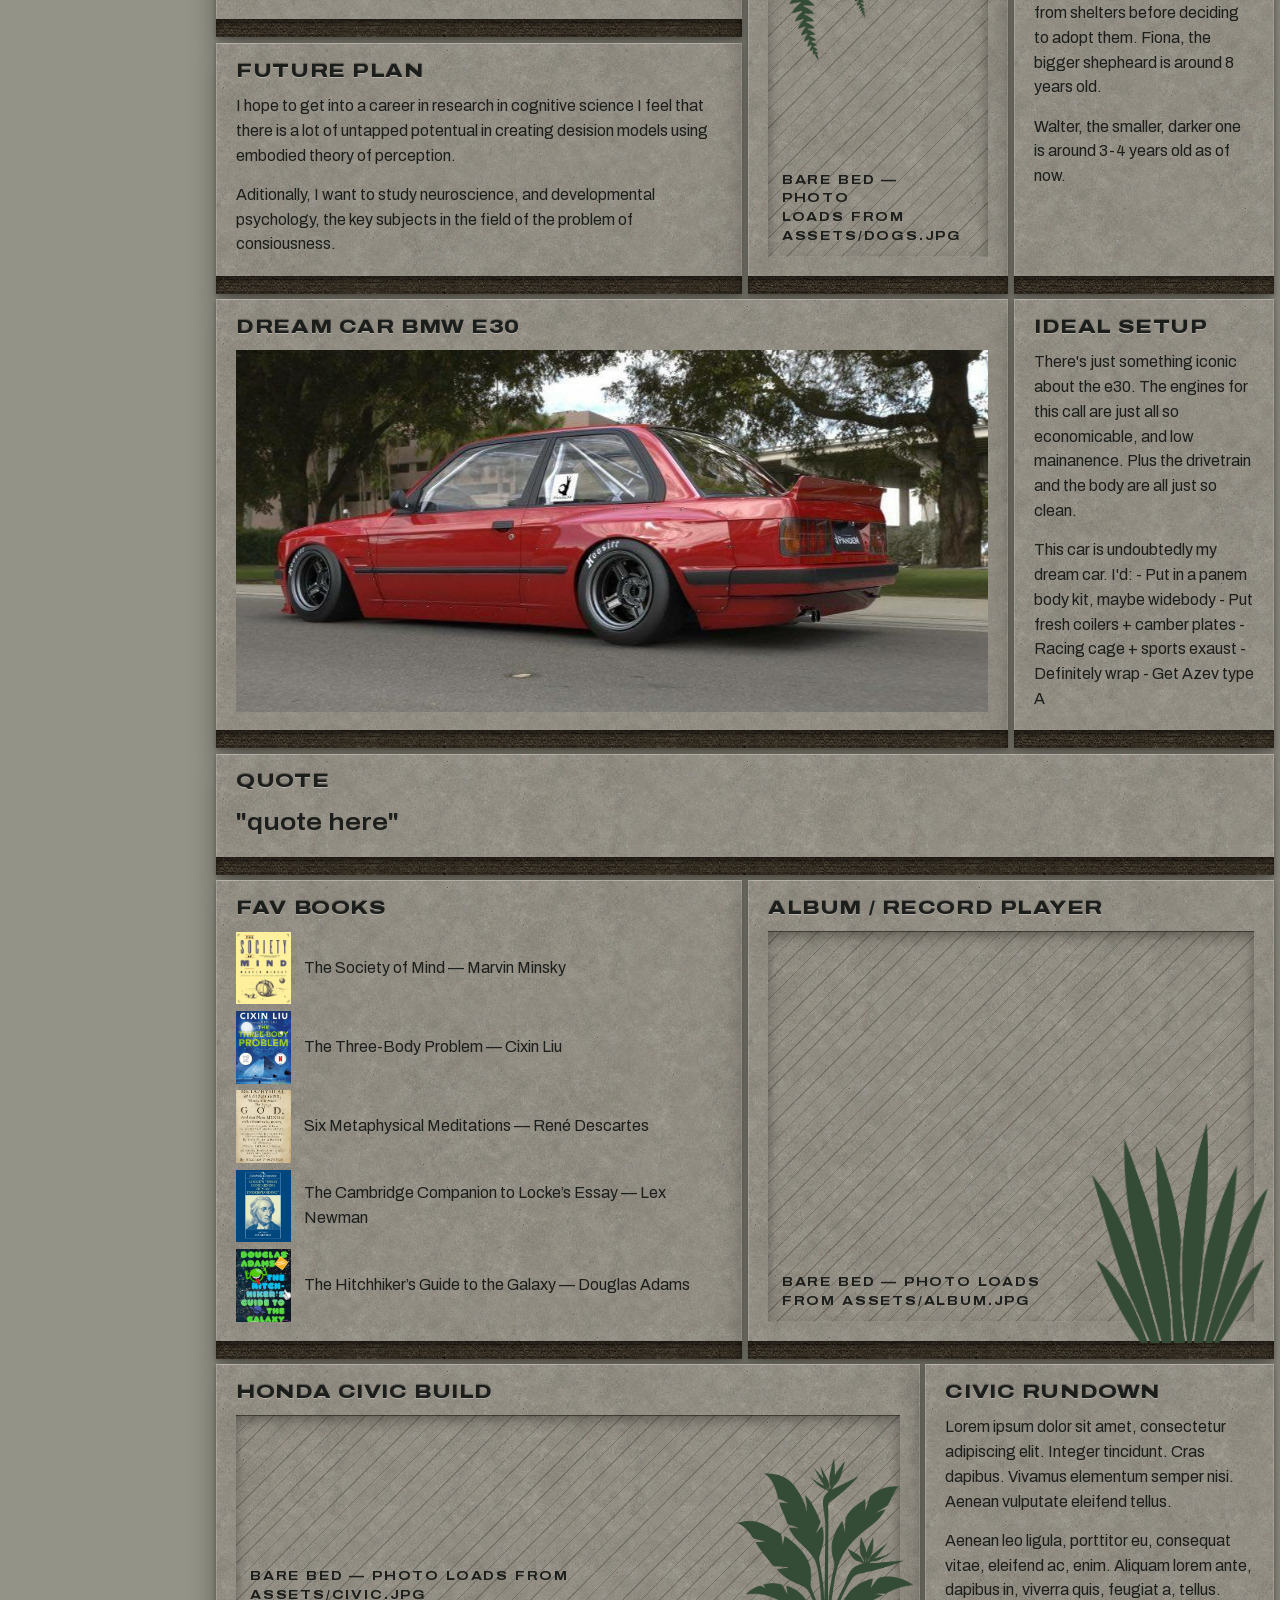
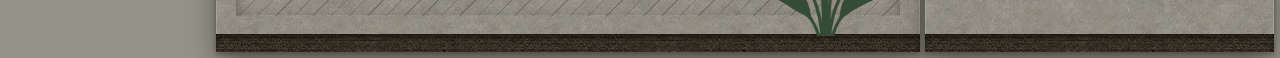
==== commit f4194689: "Replace placeholder copy with real bio, project, and contact text. Co-authored-by: Cursor <cursorage" ====
--- a/index.html
+++ b/index.html
@@ -73,55 +73,54 @@
           <h2 class="cast">Bio</h2>
           <div class="plot">
             <p class="copy">
-              Lorem ipsum dolor sit amet, consectetur adipiscing elit. Integer
-              posuere, nisl at tincidunt feugiat, sapien sapien tincidunt nisi,
-              vitae tincidunt nisl sapien at sapien. Sed non risus vitae sapien
-              tincidunt tincidunt.
-            </p>
-            <p class="copy">
-              Pellentesque habitant morbi tristique senectus et netus et
-              malesuada fames ac turpis egestas. Vestibulum tortor quam, feugiat
-              vitae, ultricies eget, tempor sit amet, ante.
+              Hi! I'm Roger, a 9th grade studying in California. I love developing my
+              own apps, and tools, reading vaugely philosophical texts, and going
+              down multiple rabbit holes on the internet. I hope to pursue a carreer in
+              Cognitive Science research particularily in neuro-symbolic AI.
+            </p>
+            <p class="copy">
+              I have two dogs, both german shepherds that me and my family adopted. I play violin
+              and piano, and enjoy a wide range of music, from nu-metal to alt rock, as well as edm and
+              cross-pop. I also tutor kids for free online, as well as being part of the school debate
+              team. 
             </p>
           </div>
         </section>
 
         <section class="bed bed-now" id="now">
-          <h2 class="cast">Right now / contact</h2>
-          <div class="plot">
-            <p class="copy">
-              Lorem ipsum dolor sit amet, consectetur adipiscing elit. Donec
-              euismod, nisl sit amet tincidunt tincidunt, nisl nisl tincidunt
-              nisl, sit amet tincidunt nisl nisl sit amet nisl.
+          <h2 class="cast">Contact</h2>
+          <div class="plot">
+            <p class="copy">
+              Right now I'm working on some personal projects, and locking in on 2 AP courses.
+            </p>
+            <ul class="gates">
+              <li><a class="gate" href="https://github.com/RizzyRoger">Me on Git</a></li>
+              <li>
+                <a class="gate" href="mailto:rogerwei489@gmail.com">rogerwei489@gmail.com</a>
+              </li>
+              <li>
+                <a class="gate" href="https://discord.com/users/1413610258726780951">Me on Discord</a>
+              </li>
+            </ul>
+          </div>
+        </section>
+
+        <section class="bed bed-marvin" id="marvin">
+          <h2 class="cast">Marvin</h2>
+          <div class="plot">
+            <p class="copy">
+              Inspired by the paranoid android from the Hitchhikers Guide to the Galaxy, Marvin
+              is a personal assistant that automates what should be automated. Not what can be
+              automated. This means that Marvin is a voice activated centralized control for your
+              computer.
+            </p>
+            <p class="copy">
+              Marvin integrates into spotify, obsidian vault, can modify files, search the web, and help with
+              time management. Marvin supports Grok, Claude, and ChatGPT api keys, meaning you don't sacrafice
+              any quality for more features.
             </p>
             <ul class="gates">
               <li><a class="gate" href="https://marvin.sarl">marvin.sarl</a></li>
-              <li>
-                <a class="gate" href="https://github.com/RizzyRoger/lithium">Lithium on GitHub</a>
-              </li>
-              <li>
-                <a class="gate" href="https://github.com/RizzyRoger/Group-4">Group Four on GitHub</a>
-              </li>
-            </ul>
-          </div>
-        </section>
-
-        <section class="bed bed-marvin" id="marvin">
-          <h2 class="cast">Marvin</h2>
-          <div class="plot">
-            <p class="copy">
-              A personal voice AI agent that runs entirely on your machine.
-              Speak or type, and Marvin answers locally — transcription,
-              reasoning, and speech stay with you unless you choose otherwise.
-            </p>
-            <p class="copy">
-              Lorem ipsum dolor sit amet, consectetur adipiscing elit. Mauris
-              sit amet magna vitae nisl tincidunt tincidunt. Fusce dapibus,
-              tellus ac cursus commodo, tortor mauris condimentum nibh, ut
-              fermentum massa justo sit amet risus.
-            </p>
-            <ul class="gates">
-              <li><a class="gate" href="https://marvin.sarl">marvin.sarl</a></li>
             </ul>
           </div>
           <img
@@ -137,14 +136,14 @@
           <h2 class="cast">Lithium</h2>
           <div class="plot">
             <p class="copy">
-              A macOS menu bar app that puts a daily time limit on any website,
-              or bans it for the day outright. Limits apply across every
-              browser — not as an extension you can simply switch off.
-            </p>
-            <p class="copy">
-              Lorem ipsum dolor sit amet, consectetur adipiscing elit. Cras
-              mattis consectetur purus sit amet fermentum. Aenean lacinia
-              bibendum nulla sed consectetur.
+              A personal tool I think might be able to benefit more people.
+              Lithium helps with time management by putting limits on websites, that you can adjust.
+              Settings for custom presets help make it easier
+            </p>
+            <p class="copy">
+              To install, dowload the folder or clone it. Then go to chrome extensions,
+              turn on developer mode, and simply load in the folder from load unpacked
+              Lithium resides at the top bar in your mac.
             </p>
             <ul class="gates">
               <li>
@@ -158,13 +157,13 @@
           <h2 class="cast">Group Four</h2>
           <div class="plot">
             <p class="copy">
-              A Chrome extension that groups tabs in the current window in one
-              click.
-            </p>
-            <p class="copy">
-              Lorem ipsum dolor sit amet, consectetur adipiscing elit. Integer
-              posuere erat a ante venenatis dapibus posuere velit aliquet.
-              Donec sed odio dui.
+              Group 4 uses Grok to group tabs based on context, not the type of tab. Everyone
+              has a huge ammount of not sorted tabs on their browser. Group 4 groups them to optimise tabs.
+            </p>
+            <p class="copy">
+              To install, simply download or clone the folder from my git. Then go to chrome extensions, turn on developer mode,
+              and load in the folder from load unpacked. Then pin the browser extension, click on it, and input your Grok API key.
+              One click and it sorts all your tabs
             </p>
             <ul class="gates">
               <li>
@@ -188,15 +187,14 @@
           <h2 class="cast">Future plan</h2>
           <div class="plot">
             <p class="copy">
-              Lorem ipsum dolor sit amet, consectetur adipiscing elit. Integer
-              nec odio. Praesent libero. Sed cursus ante dapibus diam. Sed nisi.
-              Nulla quis sem at nibh elementum imperdiet. Duis sagittis ipsum.
-            </p>
-            <p class="copy">
-              Praesent mauris. Fusce nec tellus sed augue semper porta. Mauris
-              massa. Vestibulum lacinia arcu eget nulla. Class aptent taciti
-              sociosqu ad litora torquent per conubia nostra, per inceptos
-              himenaeos.
+              I hope to get into a career in research in cognitive science
+              I feel that there is a lot of untapped potentual in creating
+              desision models using embodied theory of perception.
+            </p>
+            <p class="copy">
+              Aditionally, I want to study neuroscience, and developmental
+              psychology, the key subjects in the field of the problem of
+              consiousness.
             </p>
           </div>
         </section>
@@ -221,13 +219,13 @@
           <h2 class="cast">Dogs</h2>
           <div class="plot">
             <p class="copy">
-              Lorem ipsum dolor sit amet, consectetur adipiscing elit. Nam
-              commodo suscipit quam. Curabitur ullamcorper ultricies nisi. Nam
-              eget dui. Etiam rhoncus.
-            </p>
-            <p class="copy">
-              Maecenas tempus, tellus eget condimentum rhoncus, sem quam semper
-              libero, sit amet adipiscing sem neque sed ipsum.
+              I have 2 adopted dogs that me and my family both fostered
+              from shelters before deciding to adopt them. Fiona, the
+              bigger shepheard is around 8 years old. 
+            </p>
+            <p class="copy">
+              Walter, the smaller, darker one is around 3-4 years old
+              as of now.
             </p>
           </div>
         </section>
@@ -242,16 +240,20 @@
         </section>
 
         <section class="bed bed-mods" id="mods">
-          <h2 class="cast">Why, also mods</h2>
-          <div class="plot">
-            <p class="copy">
-              Lorem ipsum dolor sit amet, consectetur adipiscing elit. Aenean
-              commodo ligula eget dolor. Aenean massa. Cum sociis natoque
-              penatibus et magnis dis parturient montes.
-            </p>
-            <p class="copy">
-              Donec quam felis, ultricies nec, pellentesque eu, pretium quis,
-              sem. Nulla consequat massa quis enim.
+          <h2 class="cast">Ideal Setup</h2>
+          <div class="plot">
+            <p class="copy">
+              There's just something iconic about the e30. The engines for
+              this call are just all so economicable, and low mainanence. Plus
+              the drivetrain and the body are all just so clean.
+            </p>
+            <p class="copy">
+              This car is undoubtedly my dream car. I'd:
+              - Put in a panem body kit, maybe widebody
+              - Put fresh coilers + camber plates
+              - Racing cage + sports exaust
+              - Definitely wrap
+              - Get Azev type A
             </p>
           </div>
         </section>
@@ -260,8 +262,7 @@
           <h2 class="cast">Quote</h2>
           <div class="plot">
             <blockquote class="quote">
-              Lorem ipsum dolor sit amet, consectetur adipiscing elit, sed do
-              eiusmod tempor incididunt ut labore et dolore magna aliqua.
+              "quote here"
             </blockquote>
           </div>
         </section>
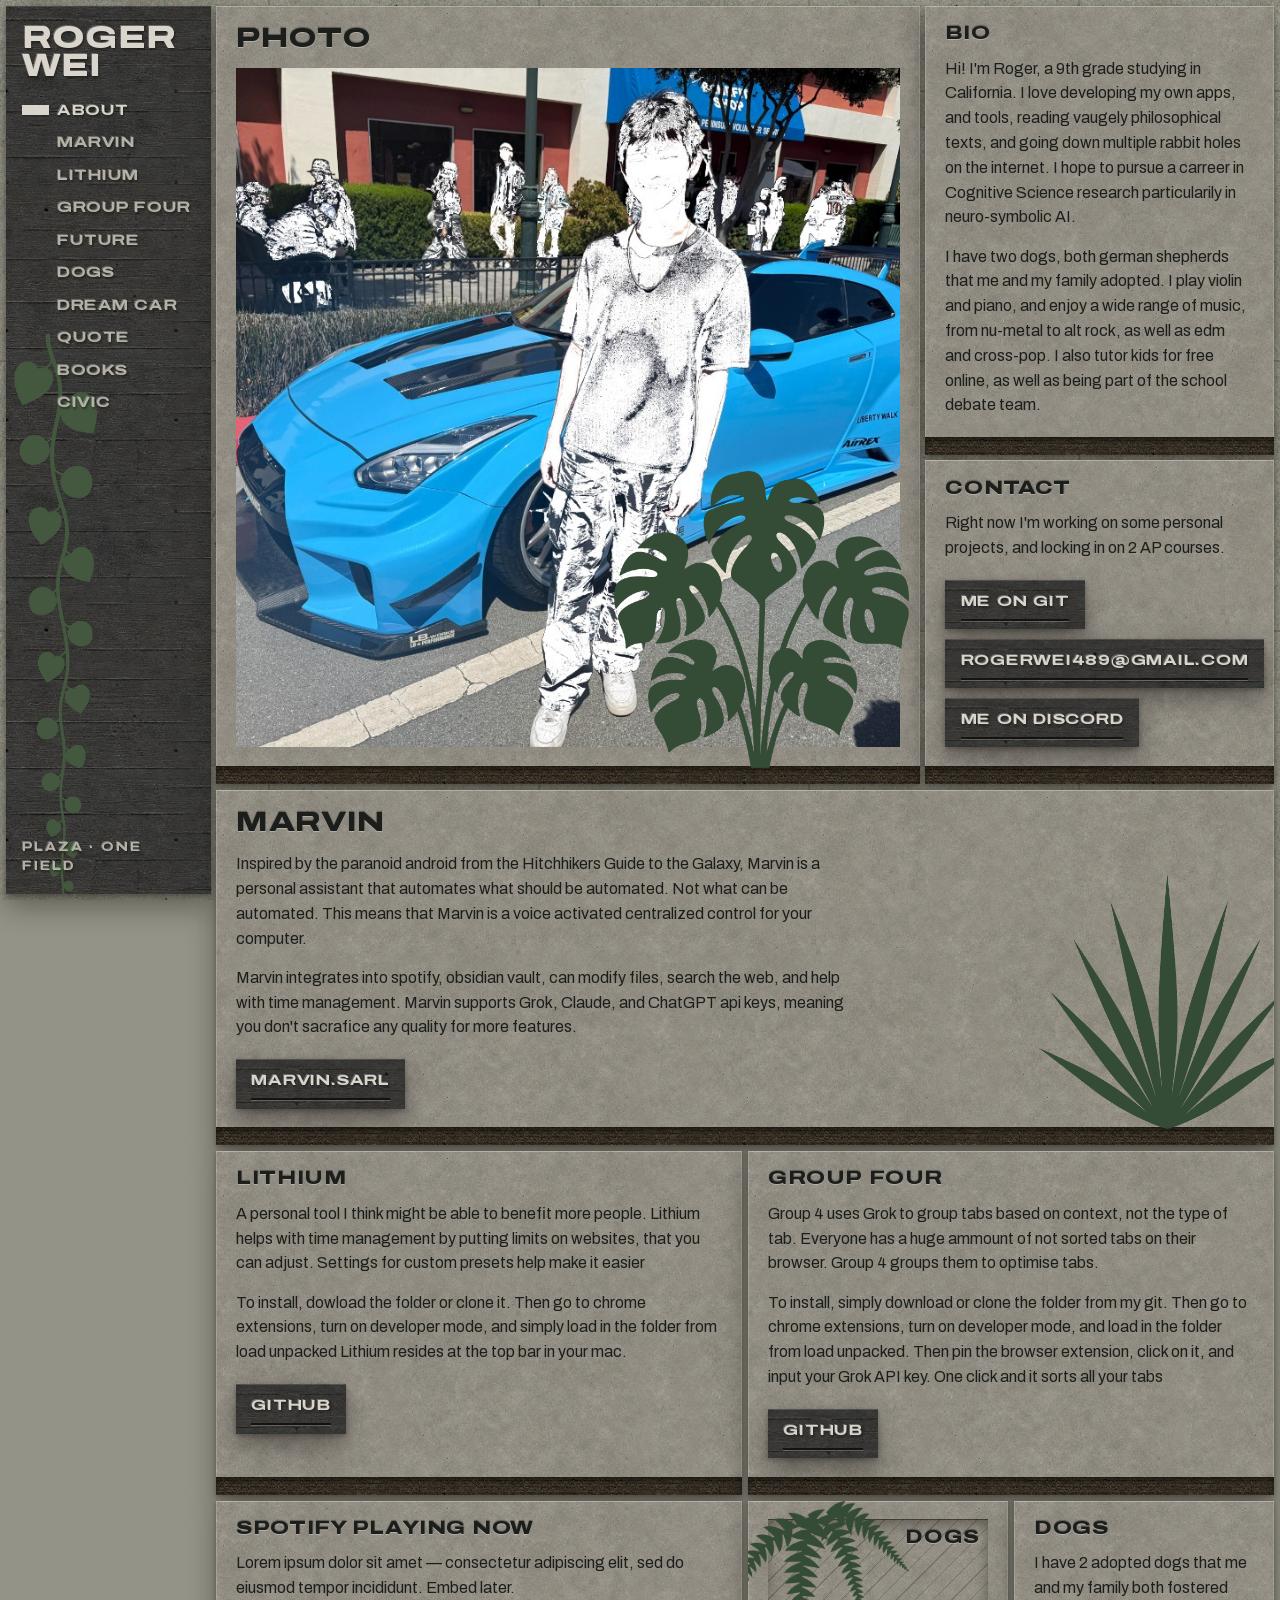
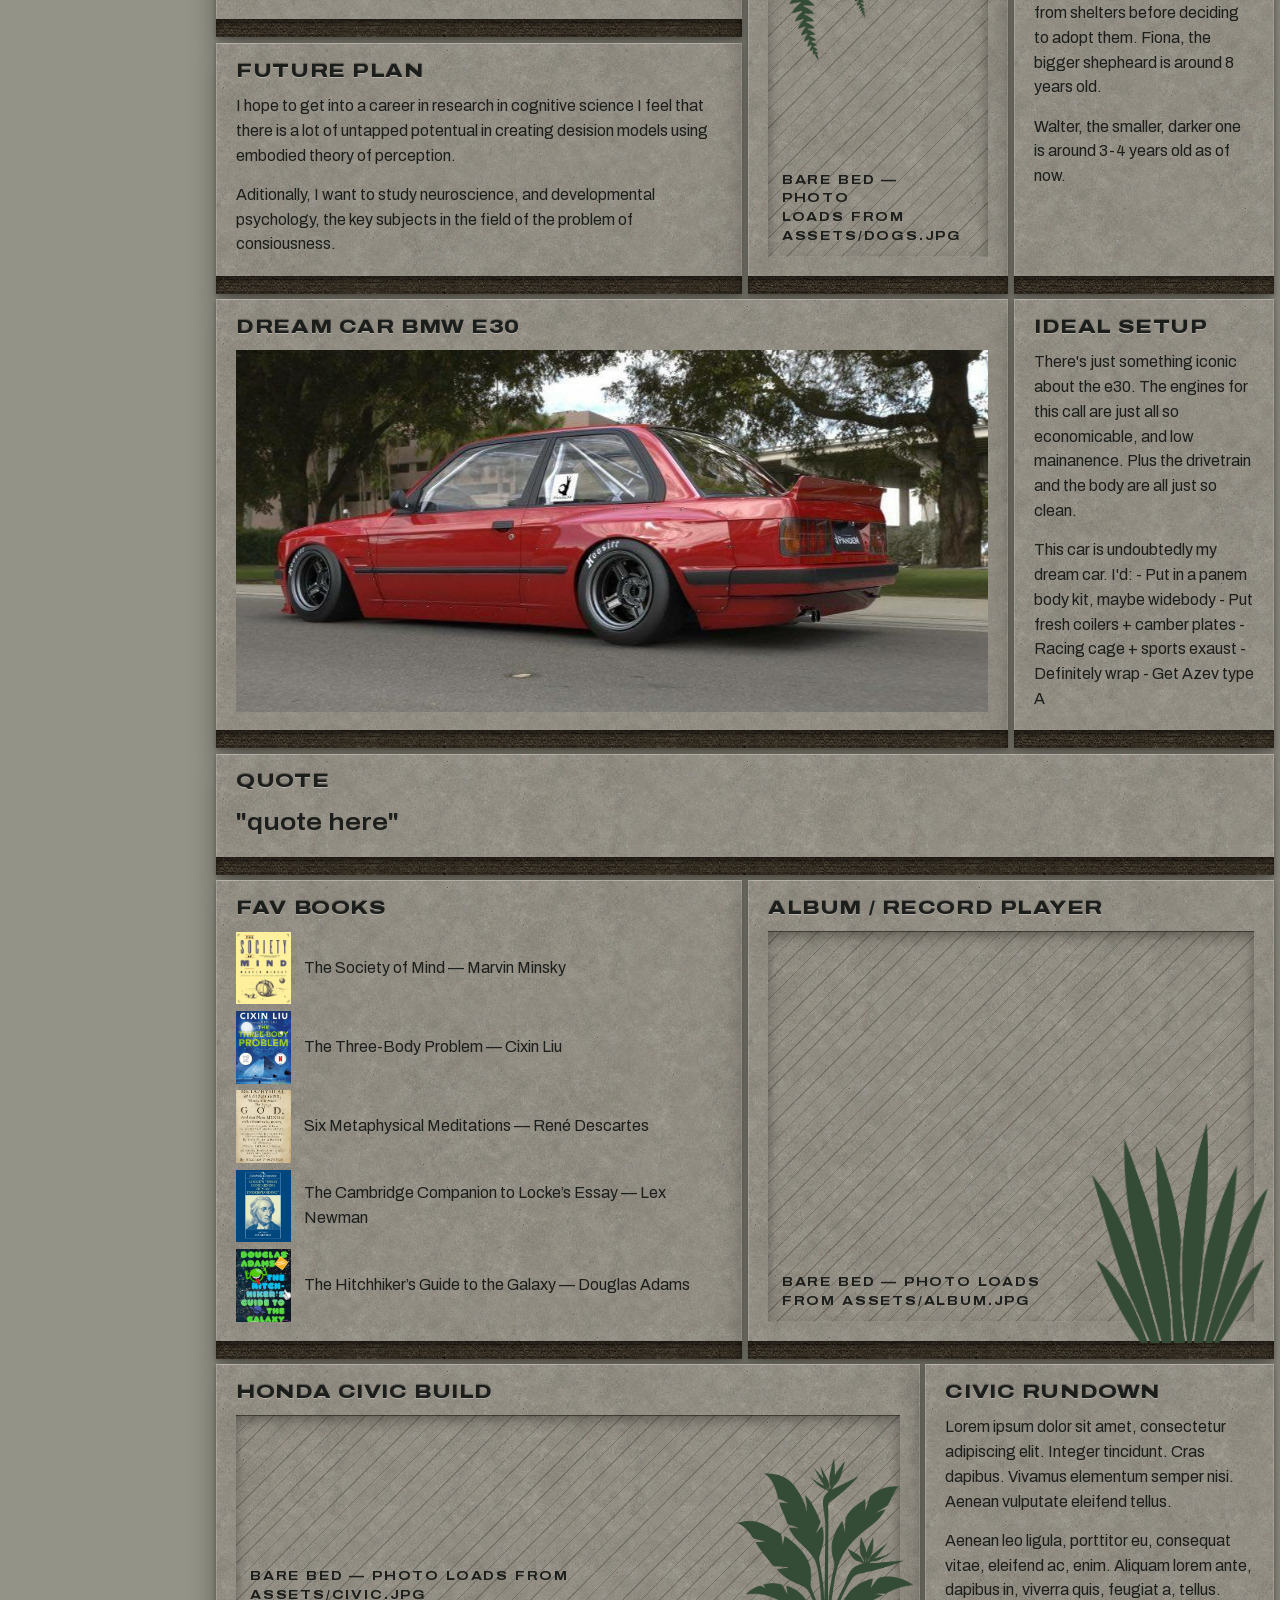
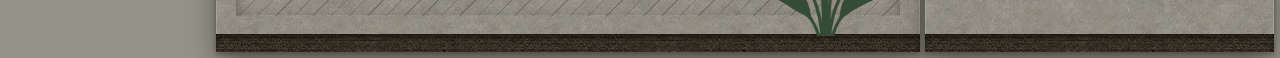
==== commit b834fb11: "Fill the Photo bed with the Liberty Walk GT-R. Co-authored-by: Cursor <cursoragent@cursor.com>" ====
--- a/index.html
+++ b/index.html
@@ -56,7 +56,7 @@
         <section class="bed bed-portrait" id="portrait">
           <h2 class="cast">Photo</h2>
           <div class="plot">
-            <div class="bare" data-src="assets/portrait.jpg" data-alt="Roger Wei">
+            <div class="bare" data-src="assets/portrait.jpg" data-alt="Liberty Walk Nissan GT-R">
               <p class="note">Bare bed — photo loads from assets/portrait.jpg</p>
             </div>
           </div>
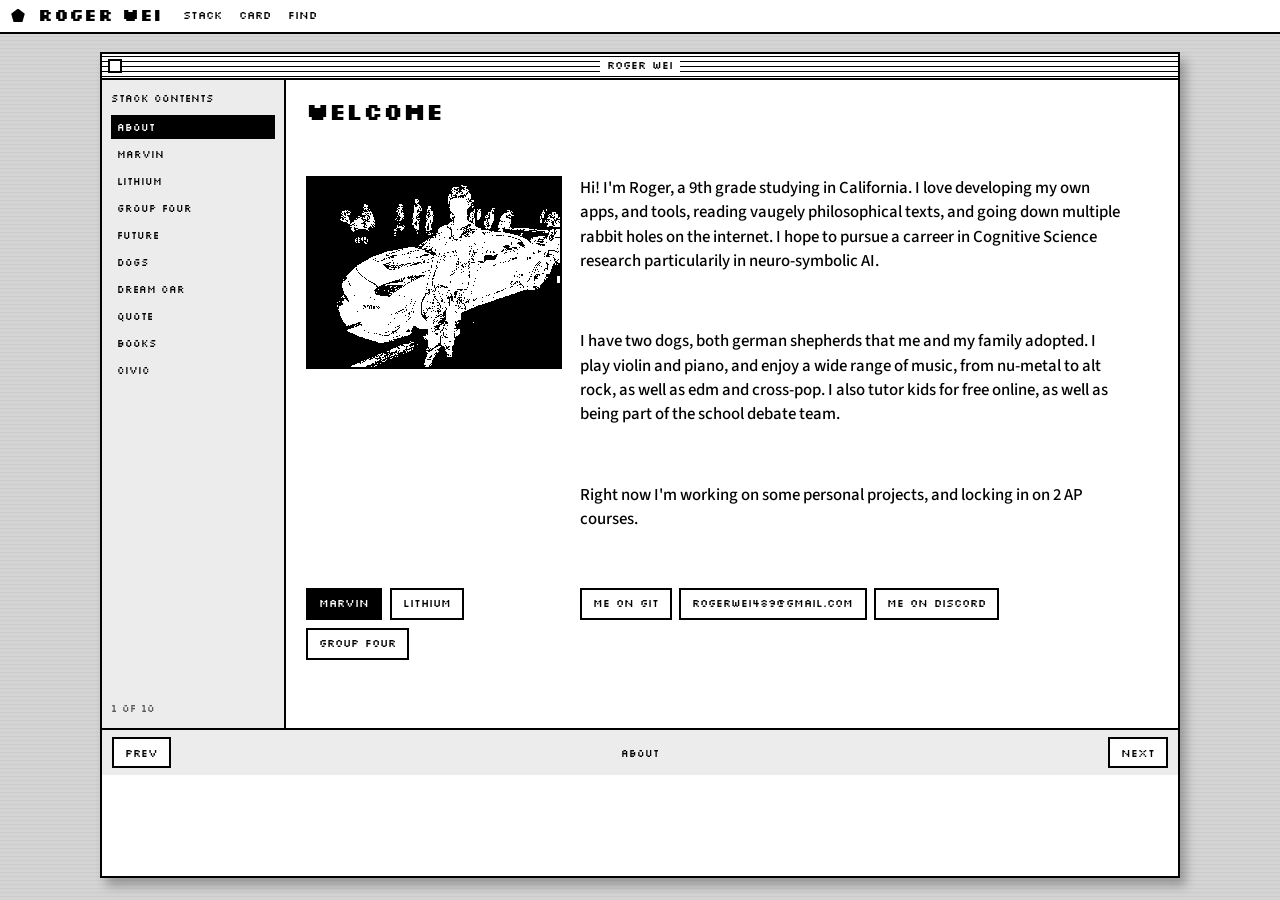
==== commit 28ad34f0: "Replace Plaza Beds with the locked HyperCard stack. Keep the plaza world on the plaza-beds branch; m" ====
--- a/index.html
+++ b/index.html
@@ -10,349 +10,281 @@
     />
     <link rel="icon" href="assets/favicon.png" type="image/png" />
     <link rel="apple-touch-icon" href="assets/favicon.png" />
-    <link
-      rel="preload"
-      href="assets/fonts/archivo-latin.woff2"
-      as="font"
-      type="font/woff2"
-      crossorigin
-    />
     <link rel="stylesheet" href="css/styles.css" />
     <script src="js/main.js" defer></script>
   </head>
   <body>
     <!--
-      THESIS: The site is one concrete plaza of planter beds; skip keys on the monolith jump to a bed, they do not leave the plaza.
-      OWN-WORLD: Eco-brutalism. Photographic poured concrete, board-formed monolith, raked soil, flat vector planting, Archivo cast in wide heavy caps.
-      STORY: A visitor reads ROGER WEI cast into the directory, walks the beds from portrait through the work and the rest of the field.
-      FIRST VIEWPORT: Directory at left. Dominant PORTRAIT bed. BIO and NOW stacked beside it. Marvin already in the feed below.
-      FORM: Eco-brutalism · Plaza Beds composition · seed 41a5134b · one-page orientation
+      THESIS: The site is a HyperCard stack; skip-keys flip cards in one shoebox, they do not leave the stack.
+      OWN-WORLD: One-bit black on white, painted invert buttons, Chicago-like pixel chrome, Geneva-like body, fixed card rectangles.
+      STORY: A visitor reads Roger Wei in the menu bar, opens the Welcome card, then paints a button to Marvin, Lithium, or Group Four.
+      FIRST VIEWPORT: Menu bar. STACK CONTENTS on the left. Welcome card with a stippled GT-R plate, bio, and painted project buttons.
+      FORM: HyperCard Stack · seed f1b3ddc6 · challenger-hypercard
+      FINISH: unreviewed and undocumented is unfinished; this build ends with the finish review, the verdict, DESIGN.md, and every shipping raster carrying its provenance
     -->
-    <a class="skip" href="#portrait">Skip to portrait</a>
-
-    <div class="plaza">
-      <header class="directory">
+    <a class="skip" href="#stage">Skip to current card</a>
+
+    <div class="desk">
+      <header class="menubar">
+        <p class="apple" aria-hidden="true"></p>
         <h1 class="name">Roger Wei</h1>
-
-        <nav aria-label="Skip to section">
-          <ul class="keys">
-            <li><a class="key" data-nav="portrait" href="#portrait">About</a></li>
-            <li><a class="key" data-nav="marvin" href="#marvin">Marvin</a></li>
-            <li><a class="key" data-nav="lithium" href="#lithium">Lithium</a></li>
-            <li><a class="key" data-nav="group-four" href="#group-four">Group Four</a></li>
-            <li><a class="key" data-nav="future" href="#future">Future</a></li>
-            <li><a class="key" data-nav="dogs" href="#dogs">Dogs</a></li>
-            <li><a class="key" data-nav="e30" href="#e30">Dream car</a></li>
-            <li><a class="key" data-nav="quote" href="#quote">Quote</a></li>
-            <li><a class="key" data-nav="books" href="#books">Books</a></li>
-            <li><a class="key" data-nav="civic" href="#civic">Civic</a></li>
-          </ul>
+        <nav class="menus" aria-label="Stack menus">
+          <button type="button" class="menu" data-menu="stack">Stack</button>
+          <button type="button" class="menu" data-menu="card">Card</button>
+          <button type="button" class="menu is-find" data-menu="find">Find</button>
         </nav>
-
-        <p class="stamp">Plaza · one field</p>
       </header>
 
-      <main class="beds">
-        <section class="bed bed-portrait" id="portrait">
-          <h2 class="cast">Photo</h2>
-          <div class="plot">
-            <div class="bare" data-src="assets/portrait.jpg" data-alt="Liberty Walk Nissan GT-R">
-              <p class="note">Bare bed — photo loads from assets/portrait.jpg</p>
-            </div>
-          </div>
-          <img
-            class="planting"
-            src="assets/plant-monstera.webp"
-            alt=""
-            width="970"
-            height="974"
-          />
-        </section>
-
-        <section class="bed bed-bio" id="bio">
-          <h2 class="cast">Bio</h2>
-          <div class="plot">
-            <p class="copy">
-              Hi! I'm Roger, a 9th grade studying in California. I love developing my
-              own apps, and tools, reading vaugely philosophical texts, and going
-              down multiple rabbit holes on the internet. I hope to pursue a carreer in
-              Cognitive Science research particularily in neuro-symbolic AI.
-            </p>
-            <p class="copy">
-              I have two dogs, both german shepherds that me and my family adopted. I play violin
-              and piano, and enjoy a wide range of music, from nu-metal to alt rock, as well as edm and
-              cross-pop. I also tutor kids for free online, as well as being part of the school debate
-              team. 
-            </p>
-          </div>
-        </section>
-
-        <section class="bed bed-now" id="now">
-          <h2 class="cast">Contact</h2>
-          <div class="plot">
-            <p class="copy">
-              Right now I'm working on some personal projects, and locking in on 2 AP courses.
-            </p>
-            <ul class="gates">
-              <li><a class="gate" href="https://github.com/RizzyRoger">Me on Git</a></li>
-              <li>
-                <a class="gate" href="mailto:rogerwei489@gmail.com">rogerwei489@gmail.com</a>
-              </li>
-              <li>
-                <a class="gate" href="https://discord.com/users/1413610258726780951">Me on Discord</a>
-              </li>
-            </ul>
-          </div>
-        </section>
-
-        <section class="bed bed-marvin" id="marvin">
-          <h2 class="cast">Marvin</h2>
-          <div class="plot">
-            <p class="copy">
-              Inspired by the paranoid android from the Hitchhikers Guide to the Galaxy, Marvin
-              is a personal assistant that automates what should be automated. Not what can be
-              automated. This means that Marvin is a voice activated centralized control for your
-              computer.
-            </p>
-            <p class="copy">
-              Marvin integrates into spotify, obsidian vault, can modify files, search the web, and help with
-              time management. Marvin supports Grok, Claude, and ChatGPT api keys, meaning you don't sacrafice
-              any quality for more features.
-            </p>
-            <ul class="gates">
-              <li><a class="gate" href="https://marvin.sarl">marvin.sarl</a></li>
-            </ul>
-          </div>
-          <img
-            class="planting"
-            src="assets/plant-agave.webp"
-            alt=""
-            width="1006"
-            height="1004"
-          />
-        </section>
-
-        <section class="bed bed-lithium" id="lithium">
-          <h2 class="cast">Lithium</h2>
-          <div class="plot">
-            <p class="copy">
-              A personal tool I think might be able to benefit more people.
-              Lithium helps with time management by putting limits on websites, that you can adjust.
-              Settings for custom presets help make it easier
-            </p>
-            <p class="copy">
-              To install, dowload the folder or clone it. Then go to chrome extensions,
-              turn on developer mode, and simply load in the folder from load unpacked
-              Lithium resides at the top bar in your mac.
-            </p>
-            <ul class="gates">
-              <li>
-                <a class="gate" href="https://github.com/RizzyRoger/lithium">GitHub</a>
-              </li>
-            </ul>
-          </div>
-        </section>
-
-        <section class="bed bed-group" id="group-four">
-          <h2 class="cast">Group Four</h2>
-          <div class="plot">
-            <p class="copy">
-              Group 4 uses Grok to group tabs based on context, not the type of tab. Everyone
-              has a huge ammount of not sorted tabs on their browser. Group 4 groups them to optimise tabs.
-            </p>
-            <p class="copy">
-              To install, simply download or clone the folder from my git. Then go to chrome extensions, turn on developer mode,
-              and load in the folder from load unpacked. Then pin the browser extension, click on it, and input your Grok API key.
-              One click and it sorts all your tabs
-            </p>
-            <ul class="gates">
-              <li>
-                <a class="gate" href="https://github.com/RizzyRoger/Group-4">GitHub</a>
-              </li>
-            </ul>
-          </div>
-        </section>
-
-        <section class="bed bed-spotify" id="spotify">
-          <h2 class="cast">Spotify playing now</h2>
-          <div class="plot">
-            <p class="copy">
-              Lorem ipsum dolor sit amet — consectetur adipiscing elit, sed do
-              eiusmod tempor incididunt. Embed later.
-            </p>
-          </div>
-        </section>
-
-        <section class="bed bed-future" id="future">
-          <h2 class="cast">Future plan</h2>
-          <div class="plot">
-            <p class="copy">
-              I hope to get into a career in research in cognitive science
-              I feel that there is a lot of untapped potentual in creating
-              desision models using embodied theory of perception.
-            </p>
-            <p class="copy">
-              Aditionally, I want to study neuroscience, and developmental
-              psychology, the key subjects in the field of the problem of
-              consiousness.
-            </p>
-          </div>
-        </section>
-
-        <section class="bed bed-dogs-pic" id="dogs">
-          <div class="plot">
-            <div class="bare" data-src="assets/dogs.jpg" data-alt="Dogs">
-              <h2 class="cast">Dogs</h2>
-              <p class="note">Bare bed — photo loads from assets/dogs.jpg</p>
-            </div>
-          </div>
-          <img
-            class="planting"
-            src="assets/plant-fern.webp"
-            alt=""
-            width="896"
-            height="808"
-          />
-        </section>
-
-        <section class="bed bed-dogs-copy" id="dogs-copy">
-          <h2 class="cast">Dogs</h2>
-          <div class="plot">
-            <p class="copy">
-              I have 2 adopted dogs that me and my family both fostered
-              from shelters before deciding to adopt them. Fiona, the
-              bigger shepheard is around 8 years old. 
-            </p>
-            <p class="copy">
-              Walter, the smaller, darker one is around 3-4 years old
-              as of now.
-            </p>
-          </div>
-        </section>
-
-        <section class="bed bed-e30" id="e30">
-          <h2 class="cast">Dream car BMW E30</h2>
-          <div class="plot">
-            <div class="bare" data-src="assets/e30.jpg" data-alt="BMW E30">
-              <p class="note">Bare bed — photo loads from assets/e30.jpg</p>
-            </div>
-          </div>
-        </section>
-
-        <section class="bed bed-mods" id="mods">
-          <h2 class="cast">Ideal Setup</h2>
-          <div class="plot">
-            <p class="copy">
-              There's just something iconic about the e30. The engines for
-              this call are just all so economicable, and low mainanence. Plus
-              the drivetrain and the body are all just so clean.
-            </p>
-            <p class="copy">
-              This car is undoubtedly my dream car. I'd:
-              - Put in a panem body kit, maybe widebody
-              - Put fresh coilers + camber plates
-              - Racing cage + sports exaust
-              - Definitely wrap
-              - Get Azev type A
-            </p>
-          </div>
-        </section>
-
-        <section class="bed bed-quote" id="quote">
-          <h2 class="cast">Quote</h2>
-          <div class="plot">
-            <blockquote class="quote">
-              "quote here"
-            </blockquote>
-          </div>
-        </section>
-
-        <section class="bed bed-books" id="books">
-          <h2 class="cast">Fav books</h2>
-          <div class="plot">
-            <ul class="shelf">
-              <li class="book">
-                <div class="bare" data-src="assets/book-1.webp" data-alt="The Society of Mind by Marvin Minsky">
-                  <p class="note">Book 1</p>
-                </div>
-                <p class="copy">The Society of Mind — Marvin Minsky</p>
-              </li>
-              <li class="book">
-                <div class="bare" data-src="assets/book-2.jpg" data-alt="The Three-Body Problem by Cixin Liu">
-                  <p class="note">Book 2</p>
-                </div>
-                <p class="copy">The Three-Body Problem — Cixin Liu</p>
-              </li>
-              <li class="book">
-                <div class="bare" data-src="assets/book-3.jpg" data-alt="Six Metaphysical Meditations by René Descartes">
-                  <p class="note">Book 3</p>
-                </div>
-                <p class="copy">Six Metaphysical Meditations — René Descartes</p>
-              </li>
-              <li class="book">
-                <div class="bare" data-src="assets/book-4.webp" data-alt="The Cambridge Companion to Locke’s Essay Concerning Human Understanding, edited by Lex Newman">
-                  <p class="note">Book 4</p>
-                </div>
-                <p class="copy">The Cambridge Companion to Locke’s Essay — Lex Newman</p>
-              </li>
-              <li class="book">
-                <div class="bare" data-src="assets/book-5.jpg" data-alt="The Hitchhiker’s Guide to the Galaxy by Douglas Adams">
-                  <p class="note">Book 5</p>
-                </div>
-                <p class="copy">The Hitchhiker’s Guide to the Galaxy — Douglas Adams</p>
-              </li>
-            </ul>
-          </div>
-        </section>
-
-        <section class="bed bed-album" id="album">
-          <h2 class="cast">Album / record player</h2>
-          <div class="plot">
-            <div class="bare" data-src="assets/album.jpg" data-alt="Favorite album and record player">
-              <p class="note">Bare bed — photo loads from assets/album.jpg</p>
-            </div>
-          </div>
-          <img
-            class="planting"
-            src="assets/plant-snake.webp"
-            alt=""
-            width="794"
-            height="989"
-          />
-        </section>
-
-        <section class="bed bed-civic" id="civic">
-          <h2 class="cast">Honda Civic build</h2>
-          <div class="plot">
-            <div class="bare" data-src="assets/civic.jpg" data-alt="Honda Civic build">
-              <p class="note">Bare bed — photo loads from assets/civic.jpg</p>
-            </div>
-          </div>
-          <img
-            class="planting"
-            src="assets/plant-crane.webp"
-            alt=""
-            width="976"
-            height="990"
-          />
-        </section>
-
-        <section class="bed bed-civic-plan" id="civic-plan">
-          <h2 class="cast">Civic rundown</h2>
-          <div class="plot">
-            <p class="copy">
-              Lorem ipsum dolor sit amet, consectetur adipiscing elit. Integer
-              tincidunt. Cras dapibus. Vivamus elementum semper nisi. Aenean
-              vulputate eleifend tellus.
-            </p>
-            <p class="copy">
-              Aenean leo ligula, porttitor eu, consequat vitae, eleifend ac,
-              enim. Aliquam lorem ante, dapibus in, viverra quis, feugiat a,
-              tellus.
-            </p>
-          </div>
-        </section>
-      </main>
+      <div class="window">
+        <div class="titlebar">
+          <span class="close" aria-hidden="true"></span>
+          <p class="wintitle">Roger Wei</p>
+        </div>
+
+        <div class="work">
+          <nav class="contents" aria-label="Stack contents">
+            <p class="contents-head">Stack Contents</p>
+            <ol class="keys">
+              <li><a class="key" data-nav="portrait" href="#portrait">About</a></li>
+              <li><a class="key" data-nav="marvin" href="#marvin">Marvin</a></li>
+              <li><a class="key" data-nav="lithium" href="#lithium">Lithium</a></li>
+              <li><a class="key" data-nav="group-four" href="#group-four">Group Four</a></li>
+              <li><a class="key" data-nav="future" href="#future">Future</a></li>
+              <li><a class="key" data-nav="dogs" href="#dogs">Dogs</a></li>
+              <li><a class="key" data-nav="e30" href="#e30">Dream car</a></li>
+              <li><a class="key" data-nav="quote" href="#quote">Quote</a></li>
+              <li><a class="key" data-nav="books" href="#books">Books</a></li>
+              <li><a class="key" data-nav="civic" href="#civic">Civic</a></li>
+            </ol>
+            <p class="count"><span id="card-num">1</span> of 10</p>
+          </nav>
+
+          <main class="stage" id="stage">
+            <article class="card welcome is-on" id="portrait" data-title="About">
+              <h2 class="card-title">Welcome</h2>
+              <div class="plate">
+                <img
+                  class="bit"
+                  src="assets/portrait-1bit.png"
+                  alt="Liberty Walk Nissan GT-R"
+                  width="720"
+                  height="540"
+                />
+              </div>
+              <p class="copy">
+                Hi! I'm Roger, a 9th grade studying in California. I love developing my
+                own apps, and tools, reading vaugely philosophical texts, and going
+                down multiple rabbit holes on the internet. I hope to pursue a carreer in
+                Cognitive Science research particularily in neuro-symbolic AI.
+              </p>
+              <p class="copy">
+                I have two dogs, both german shepherds that me and my family adopted. I play violin
+                and piano, and enjoy a wide range of music, from nu-metal to alt rock, as well as edm and
+                cross-pop. I also tutor kids for free online, as well as being part of the school debate
+                team.
+              </p>
+              <p class="copy">
+                Right now I'm working on some personal projects, and locking in on 2 AP courses.
+              </p>
+              <ul class="paints">
+                <li><a class="paint is-fill" href="#marvin">Marvin</a></li>
+                <li><a class="paint" href="#lithium">Lithium</a></li>
+                <li><a class="paint" href="#group-four">Group Four</a></li>
+              </ul>
+              <ul class="gates">
+                <li><a class="gate" href="https://github.com/RizzyRoger">Me on Git</a></li>
+                <li>
+                  <a class="gate" href="mailto:rogerwei489@gmail.com">rogerwei489@gmail.com</a>
+                </li>
+                <li>
+                  <a class="gate" href="https://discord.com/users/1413610258726780951">Me on Discord</a>
+                </li>
+              </ul>
+            </article>
+
+            <article class="card" id="marvin" data-title="Marvin" hidden>
+              <h2 class="card-title">Marvin</h2>
+              <p class="copy">
+                Inspired by the paranoid android from the Hitchhikers Guide to the Galaxy, Marvin
+                is a personal assistant that automates what should be automated. Not what can be
+                automated. This means that Marvin is a voice activated centralized control for your
+                computer.
+              </p>
+              <p class="copy">
+                Marvin integrates into spotify, obsidian vault, can modify files, search the web, and help with
+                time management. Marvin supports Grok, Claude, and ChatGPT api keys, meaning you don't sacrafice
+                any quality for more features.
+              </p>
+              <ul class="paints">
+                <li><a class="paint is-fill" href="https://marvin.sarl">marvin.sarl</a></li>
+                <li><a class="paint" href="#portrait">Back</a></li>
+              </ul>
+            </article>
+
+            <article class="card" id="lithium" data-title="Lithium" hidden>
+              <h2 class="card-title">Lithium</h2>
+              <p class="copy">
+                A personal tool I think might be able to benefit more people.
+                Lithium helps with time management by putting limits on websites, that you can adjust.
+                Settings for custom presets help make it easier
+              </p>
+              <p class="copy">
+                To install, dowload the folder or clone it. Then go to chrome extensions,
+                turn on developer mode, and simply load in the folder from load unpacked
+                Lithium resides at the top bar in your mac.
+              </p>
+              <ul class="paints">
+                <li>
+                  <a class="paint is-fill" href="https://github.com/RizzyRoger/lithium">GitHub</a>
+                </li>
+                <li><a class="paint" href="#portrait">Back</a></li>
+              </ul>
+            </article>
+
+            <article class="card" id="group-four" data-title="Group Four" hidden>
+              <h2 class="card-title">Group Four</h2>
+              <p class="copy">
+                Group 4 uses Grok to group tabs based on context, not the type of tab. Everyone
+                has a huge ammount of not sorted tabs on their browser. Group 4 groups them to optimise tabs.
+              </p>
+              <p class="copy">
+                To install, simply download or clone the folder from my git. Then go to chrome extensions, turn on developer mode,
+                and load in the folder from load unpacked. Then pin the browser extension, click on it, and input your Grok API key.
+                One click and it sorts all your tabs
+              </p>
+              <ul class="paints">
+                <li>
+                  <a class="paint is-fill" href="https://github.com/RizzyRoger/Group-4">GitHub</a>
+                </li>
+                <li><a class="paint" href="#portrait">Back</a></li>
+              </ul>
+            </article>
+
+            <article class="card" id="future" data-title="Future" hidden>
+              <h2 class="card-title">Future plan</h2>
+              <p class="copy">
+                I hope to get into a career in research in cognitive science
+                I feel that there is a lot of untapped potentual in creating
+                desision models using embodied theory of perception.
+              </p>
+              <p class="copy">
+                Aditionally, I want to study neuroscience, and developmental
+                psychology, the key subjects in the field of the problem of
+                consiousness.
+              </p>
+            </article>
+
+            <article class="card" id="dogs" data-title="Dogs" hidden>
+              <h2 class="card-title">Dogs</h2>
+              <div class="bare" data-src="assets/dogs.jpg" data-alt="Dogs">
+                <p class="note">Photo loads from assets/dogs.jpg</p>
+              </div>
+              <p class="copy">
+                I have 2 adopted dogs that me and my family both fostered
+                from shelters before deciding to adopt them. Fiona, the
+                bigger shepheard is around 8 years old.
+              </p>
+              <p class="copy">
+                Walter, the smaller, darker one is around 3-4 years old
+                as of now.
+              </p>
+            </article>
+
+            <article class="card" id="e30" data-title="Dream car" hidden>
+              <h2 class="card-title">Dream car BMW E30</h2>
+              <div class="bare" data-src="assets/e30.jpg" data-alt="BMW E30">
+                <p class="note">Photo loads from assets/e30.jpg</p>
+              </div>
+              <p class="copy">
+                There's just something iconic about the e30. The engines for
+                this call are just all so economicable, and low mainanence. Plus
+                the drivetrain and the body are all just so clean.
+              </p>
+              <p class="copy">
+                This car is undoubtedly my dream car. I'd:
+              </p>
+              <ul class="ticks">
+                <li>Put in a panem body kit, maybe widebody</li>
+                <li>Put fresh coilers + camber plates</li>
+                <li>Racing cage + sports exaust</li>
+                <li>Definitely wrap</li>
+                <li>Get Azev type A</li>
+              </ul>
+            </article>
+
+            <article class="card" id="quote" data-title="Quote" hidden>
+              <h2 class="card-title">Quote</h2>
+              <blockquote class="quote">“quote here”</blockquote>
+            </article>
+
+            <article class="card" id="books" data-title="Books" hidden>
+              <h2 class="card-title">Fav books</h2>
+              <ul class="shelf">
+                <li class="book">
+                  <div class="bare" data-src="assets/book-1.webp" data-alt="The Society of Mind by Marvin Minsky">
+                    <p class="note">Book 1</p>
+                  </div>
+                  <p class="copy">The Society of Mind — Marvin Minsky</p>
+                </li>
+                <li class="book">
+                  <div class="bare" data-src="assets/book-2.jpg" data-alt="The Three-Body Problem by Cixin Liu">
+                    <p class="note">Book 2</p>
+                  </div>
+                  <p class="copy">The Three-Body Problem — Cixin Liu</p>
+                </li>
+                <li class="book">
+                  <div class="bare" data-src="assets/book-3.jpg" data-alt="Six Metaphysical Meditations by René Descartes">
+                    <p class="note">Book 3</p>
+                  </div>
+                  <p class="copy">Six Metaphysical Meditations — René Descartes</p>
+                </li>
+                <li class="book">
+                  <div class="bare" data-src="assets/book-4.webp" data-alt="The Cambridge Companion to Locke’s Essay Concerning Human Understanding, edited by Lex Newman">
+                    <p class="note">Book 4</p>
+                  </div>
+                  <p class="copy">The Cambridge Companion to Locke’s Essay — Lex Newman</p>
+                </li>
+                <li class="book">
+                  <div class="bare" data-src="assets/book-5.jpg" data-alt="The Hitchhiker’s Guide to the Galaxy by Douglas Adams">
+                    <p class="note">Book 5</p>
+                  </div>
+                  <p class="copy">The Hitchhiker’s Guide to the Galaxy — Douglas Adams</p>
+                </li>
+              </ul>
+              <p class="copy">
+                Lorem ipsum dolor sit amet — consectetur adipiscing elit, sed do
+                eiusmod tempor incididunt. Embed later.
+              </p>
+              <div class="bare" data-src="assets/album.jpg" data-alt="Favorite album and record player">
+                <p class="note">Album photo loads from assets/album.jpg</p>
+              </div>
+            </article>
+
+            <article class="card" id="civic" data-title="Civic" hidden>
+              <h2 class="card-title">Honda Civic build</h2>
+              <div class="bare" data-src="assets/civic.jpg" data-alt="Honda Civic build">
+                <p class="note">Photo loads from assets/civic.jpg</p>
+              </div>
+              <p class="copy">
+                Lorem ipsum dolor sit amet, consectetur adipiscing elit. Integer
+                tincidunt. Cras dapibus. Vivamus elementum semper nisi. Aenean
+                vulputate eleifend tellus.
+              </p>
+              <p class="copy">
+                Aenean leo ligula, porttitor eu, consequat vitae, eleifend ac,
+                enim. Aliquam lorem ante, dapibus in, viverra quis, feugiat a,
+                tellus.
+              </p>
+            </article>
+          </main>
+        </div>
+
+        <footer class="pager">
+          <button type="button" class="step" id="prev" aria-label="Previous card">Prev</button>
+          <p class="status"><span id="card-name">About</span></p>
+          <button type="button" class="step" id="next" aria-label="Next card">Next</button>
+        </footer>
+      </div>
     </div>
   </body>
 </html>
--- a/css/styles.css
+++ b/css/styles.css
@@ -1,62 +1,35 @@
-/* Eco-brutalism · Plaza Beds · seed 41a5134b
-   Every concrete surface is a photographic raster. CSS draws only what the world
-   draws: paving joints, bed lips, cast relief, hatch on unplanted soil. */
-
 @font-face {
-  font-family: "Archivo";
-  src: url("../assets/fonts/archivo-latin.woff2") format("woff2");
-  font-weight: 100 900;
-  font-stretch: 62% 125%;
+  font-family: "Silkscreen";
+  src: url("../assets/fonts/silkscreen-400.ttf") format("truetype");
+  font-weight: 400;
   font-style: normal;
   font-display: swap;
-  unicode-range: U+0000-00FF, U+0131, U+0152-0153, U+02BB-02BC, U+02C6, U+02DA,
-    U+02DC, U+0304, U+0308, U+0329, U+2000-206F, U+20AC, U+2122, U+2191, U+2193,
-    U+2212, U+2215, U+FEFF, U+FFFD;
 }
 
 @font-face {
-  font-family: "Archivo";
-  src: url("../assets/fonts/archivo-latin-ext.woff2") format("woff2");
-  font-weight: 100 900;
-  font-stretch: 62% 125%;
+  font-family: "Silkscreen";
+  src: url("../assets/fonts/silkscreen-700.ttf") format("truetype");
+  font-weight: 700;
   font-style: normal;
   font-display: swap;
-  unicode-range: U+0100-02BA, U+02BD-02C5, U+02C7-02CC, U+02CE-02D7,
-    U+02DD-02FF, U+0304, U+0308, U+0329, U+1D00-1DBF, U+1E00-1E9F, U+1EF2-1EFF,
-    U+2020, U+20A0-20AB, U+20AD-20C0, U+2113, U+2C60-2C7F, U+A720-A7FF;
+}
+
+@font-face {
+  font-family: "Source Sans 3";
+  src: url("../assets/fonts/source-sans-400.ttf") format("truetype");
+  font-weight: 400;
+  font-style: normal;
+  font-display: swap;
 }
 
 :root {
-  /* sampled from the approved comp .impeccable/mocks/decision/beds.webp */
-  --plaza: #949387;
-  --panel: #928e84;
-  --monolith: #383735;
-  --lip: #352e23;
-  --soil: #271f14;
-  --cast: #d9d5cd;
-  --cast-dim: #b4b1a7;
-  --ink: #1c1e1b;
-  --ink-soft: #24261f;
-  --recess: #8a867e;
-  --leaf: #344b35;
-
-  --tex-plaza: url("../assets/concrete-plaza.webp");
-  --tex-panel: url("../assets/concrete-panel.webp");
-  --tex-monolith: url("../assets/concrete-monolith.webp");
-  --tex-soil: url("../assets/soil.webp");
-
-  --joint: clamp(3px, 0.45vw, 6px);
-  --lip-h: clamp(11px, 1.5vw, 18px);
-  --col: clamp(12rem, 16vw, 16rem);
-  --bar: 1.7rem;
-
-  --face: "Archivo", "Helvetica Neue", Arial, sans-serif;
-
-  /* cast in relief: light off the top arris, shadow into the draft below */
-  --relief-up: -1px -1px 0 rgb(255 255 255 / 0.26), 1px 2px 2px rgb(18 16 12 / 0.5);
-  --relief-in: 0 1px 0 rgb(255 255 255 / 0.3), 0 -1px 1px rgb(18 16 12 / 0.42);
-
-  --drop: 0 12px 26px rgb(20 18 14 / 0.4), 0 2px 5px rgb(20 18 14 / 0.32);
+  --paper: #ffffff;
+  --ink: #000000;
+  --desk: #d4d4d4;
+  --chrome: #ececec;
+  --dim: #5a5a5a;
+  --pixel: "Silkscreen", "ChiKareGo", "Krungthep", monaco, monospace;
+  --body: "Source Sans 3", "Geneva", "Lucida Grande", "Tahoma", sans-serif;
 }
 
 *,
@@ -66,791 +39,468 @@
 }
 
 html {
-  background-color: var(--plaza);
-  scrollbar-color: var(--monolith) var(--plaza);
-  scroll-padding-top: 0.75rem;
+  color-scheme: light;
 }
 
 body {
   margin: 0;
   min-height: 100vh;
   color: var(--ink);
-  caret-color: var(--leaf);
-  font-family: var(--face);
-  font-stretch: 100%;
+  background: var(--desk);
+  background-image: repeating-linear-gradient(
+    0deg,
+    transparent,
+    transparent 3px,
+    rgb(0 0 0 / 0.04) 3px,
+    rgb(0 0 0 / 0.04) 4px
+  );
+  font-family: var(--body);
+  font-size: 1.05rem;
   font-weight: 400;
-  font-size: 1rem;
-  line-height: 1.55;
-  background-color: var(--plaza);
-  /* paving joints are drawn; the concrete itself is the raster */
-  background-image:
-    repeating-linear-gradient(90deg, transparent 0 clamp(180px, 22vw, 268px), rgb(24 21 16 / 0.2) clamp(180px, 22vw, 268px) calc(clamp(180px, 22vw, 268px) + 2px)),
-    repeating-linear-gradient(0deg, transparent 0 clamp(180px, 22vw, 268px), rgb(24 21 16 / 0.2) clamp(180px, 22vw, 268px) calc(clamp(180px, 22vw, 268px) + 2px)),
-    var(--tex-plaza);
-  background-size: auto, auto, 560px 560px;
-  background-attachment: fixed, fixed, fixed;
+  font-variation-settings: "wght" 500;
+  line-height: 1.45;
 }
 
 ::selection {
-  background: var(--leaf);
-  color: #eef1ec;
-}
-
-/* the ring is picked per surface: leaf green measures 1.25:1 on the monolith and
-   2.9:1 on the panel, so it cannot carry focus on either */
+  background: var(--ink);
+  color: var(--paper);
+}
+
 :focus-visible {
-  outline: 3px solid var(--ink);
-  outline-offset: 2px;
-}
-
-.key:focus-visible {
-  outline-color: var(--cast);
-  outline-offset: 1px;
+  outline: 2px solid var(--ink);
+  outline-offset: 3px;
 }
 
 .skip {
   position: absolute;
-  left: 0.6rem;
-  top: -4rem;
-  z-index: 30;
-  padding: 0.6rem 0.9rem;
-  background-color: var(--monolith);
-  background-image: var(--tex-monolith);
-  background-size: 320px;
-  color: var(--cast);
-  font-stretch: 125%;
-  font-weight: 800;
-  font-size: 0.9rem;
-  letter-spacing: 0.08em;
+  left: 0.75rem;
+  top: 0.75rem;
+  z-index: 4;
+  padding: 0.35rem 0.55rem;
+  background: var(--ink);
+  color: var(--paper);
+  font-family: var(--pixel);
+  font-size: 0.7rem;
+  text-decoration: none;
+  transform: translateY(-160%);
+}
+
+.skip:focus {
+  transform: none;
+}
+
+.desk {
+  display: flex;
+  flex-direction: column;
+  min-height: 100vh;
+}
+
+.menubar {
+  display: flex;
+  align-items: center;
+  gap: 0.85rem;
+  padding: 0.2rem 0.7rem 0.28rem;
+  background: var(--paper);
+  border-bottom: 2px solid var(--ink);
+}
+
+.apple {
+  width: 0.85rem;
+  height: 0.85rem;
+  margin: 0;
+  background: var(--ink);
+  clip-path: polygon(50% 0, 100% 38%, 82% 100%, 18% 100%, 0 38%);
+}
+
+.name {
+  margin: 0;
+  font-family: var(--pixel);
+  font-size: clamp(0.85rem, 2vw, 1.05rem);
+  font-weight: 700;
+  letter-spacing: 0.02em;
+}
+
+.menus {
+  display: flex;
+  gap: 0.15rem;
+}
+
+.menu {
+  appearance: none;
+  border: 0;
+  background: transparent;
+  color: var(--ink);
+  font-family: var(--pixel);
+  font-size: 0.68rem;
+  padding: 0.28rem 0.45rem;
+  cursor: pointer;
+}
+
+.menu:hover,
+.menu:focus-visible {
+  background: var(--ink);
+  color: var(--paper);
+  outline: none;
+}
+
+.window {
+  display: flex;
+  flex-direction: column;
+  flex: 1;
+  margin: 1.1rem auto 1.4rem;
+  width: min(1080px, calc(100% - 1.5rem));
+  background: var(--paper);
+  border: 2px solid var(--ink);
+  box-shadow: 6px 8px 10px rgb(0 0 0 / 0.28);
+}
+
+.titlebar {
+  display: grid;
+  grid-template-columns: 1.1rem 1fr 1.1rem;
+  align-items: center;
+  gap: 0.45rem;
+  padding: 0.28rem 0.4rem;
+  border-bottom: 2px solid var(--ink);
+  background: repeating-linear-gradient(
+    180deg,
+    var(--paper) 0 2px,
+    var(--ink) 2px 3px,
+    var(--paper) 3px 5px
+  );
+}
+
+.close {
+  width: 0.85rem;
+  height: 0.85rem;
+  border: 2px solid var(--ink);
+  background: var(--paper);
+}
+
+.wintitle {
+  margin: 0;
+  justify-self: center;
+  padding: 0 0.45rem;
+  background: var(--paper);
+  font-family: var(--pixel);
+  font-size: 0.68rem;
+}
+
+.work {
+  display: grid;
+  grid-template-columns: 11.5rem 1fr;
+  min-height: min(72vh, 42rem);
+}
+
+.contents {
+  display: flex;
+  flex-direction: column;
+  padding: 0.7rem 0.55rem 0.8rem;
+  border-right: 2px solid var(--ink);
+  background: var(--chrome);
+}
+
+.contents-head,
+.count {
+  margin: 0 0 0.55rem;
+  font-family: var(--pixel);
+  font-size: 0.62rem;
   text-transform: uppercase;
-  text-decoration: none;
-  box-shadow: var(--drop);
-}
-
-.skip:focus {
-  top: 0.6rem;
-}
-
-/* ---------- the plaza ---------- */
-
-.plaza {
-  display: grid;
-  grid-template-columns: var(--col) minmax(0, 1fr);
-  gap: var(--joint);
-  align-items: start;
-  min-height: 100vh;
-  padding: var(--joint);
-}
-
-/* ---------- the directory monolith ---------- */
-
-.directory {
-  position: sticky;
-  top: var(--joint);
-  overflow: hidden;
+}
+
+.count {
+  margin: auto 0 0;
+  color: var(--dim);
+}
+
+.keys {
   display: flex;
   flex-direction: column;
-  gap: 0.85rem;
-  min-height: calc(100vh - var(--joint) * 2);
-  max-height: calc(100vh - var(--joint) * 2);
-  padding: 1.15rem 1rem;
-  color: var(--cast);
-  background-color: var(--monolith);
-  background-image: var(--tex-monolith);
-  background-size: 420px;
-  box-shadow: var(--drop), inset 0 1px 0 rgb(255 255 255 / 0.1);
-}
-
-/* the vine trails down the empty lower wall */
-.directory::after {
-  content: "";
-  position: absolute;
-  left: 4%;
-  bottom: -3%;
-  width: 82%;
-  height: 66%;
-  background: url("../assets/plant-vine.webp") left bottom / contain no-repeat;
-  pointer-events: none;
-}
-
-.name {
-  position: relative;
-  z-index: 1;
-  margin: 0;
-  font-stretch: 125%;
-  font-weight: 800;
-  font-size: clamp(1.55rem, 2.5vw, 2.4rem);
-  line-height: 0.88;
-  letter-spacing: 0.005em;
-  text-transform: uppercase;
-  text-wrap: balance;
-  color: var(--cast);
-  text-shadow: var(--relief-up);
-}
-
-.keys {
-  position: relative;
-  z-index: 1;
-  display: flex;
-  flex-direction: column;
-  gap: 0.05rem;
+  gap: 0.15rem;
   margin: 0;
   padding: 0;
   list-style: none;
+}
+
+.key {
+  display: block;
+  padding: 0.32rem 0.4rem;
+  color: var(--ink);
+  font-family: var(--pixel);
+  font-size: 0.62rem;
+  text-decoration: none;
+}
+
+.key:hover {
+  background: var(--desk);
+}
+
+.key.is-on {
+  background: var(--ink);
+  color: var(--paper);
+}
+
+.stage {
+  position: relative;
+  min-height: min(72vh, 42rem);
+  overflow: hidden;
+  background: var(--paper);
+}
+
+.card {
+  position: absolute;
+  inset: 0;
   overflow: auto;
-}
-
-.key {
-  display: flex;
-  align-items: center;
-  padding: 0.28rem 0;
-  color: var(--cast-dim);
-  font-stretch: 125%;
-  font-weight: 700;
-  font-size: 0.92rem;
-  letter-spacing: 0.04em;
-  text-transform: uppercase;
-  text-decoration: none;
-  text-shadow: var(--relief-up);
-}
-
-/* the cast bar is a block of concrete, not a border. its width is always
-   reserved so the lettering never shifts between pages; only the cast scales. */
-.key::before {
-  content: "";
-  flex: none;
-  width: var(--bar);
-  height: 0.62rem;
-  margin-right: 0.5rem;
-  background: var(--cast-dim);
-  box-shadow: 0 1px 2px rgb(18 16 12 / 0.55);
-  transform: scaleX(0);
-  transform-origin: left center;
-  transition: transform 0.35s cubic-bezier(0.16, 1, 0.3, 1), background-color 0.3s ease-out;
-}
-
-.key:hover,
-.key:focus-visible {
-  color: var(--cast);
-}
-
-.key:hover::before {
-  transform: scaleX(0.4);
-  background: var(--cast);
-}
-
-.key.is-on {
-  color: var(--cast);
-}
-
-.key.is-on::before {
-  transform: scaleX(1);
-  background: var(--cast);
-}
-
-.stamp {
-  position: relative;
-  z-index: 1;
-  margin: auto 0 0;
-  font-stretch: 125%;
-  font-weight: 700;
-  font-size: 0.76rem;
-  letter-spacing: 0.16em;
-  text-transform: uppercase;
-  color: var(--cast-dim);
-  text-shadow: var(--relief-up);
-}
-
-/* ---------- the bed field ---------- */
-
-.beds {
+  padding: 1.1rem 1.25rem 1.4rem;
+  opacity: 0;
+  visibility: hidden;
+  pointer-events: none;
+}
+
+.card[hidden] {
+  display: none;
+}
+
+.card.is-on {
+  opacity: 1;
+  visibility: visible;
+  pointer-events: auto;
+}
+
+.card.is-flip {
+  animation: dissolve 280ms cubic-bezier(0.16, 1, 0.3, 1);
+}
+
+@keyframes dissolve {
+  from {
+    opacity: 0;
+    filter: contrast(2);
+  }
+  to {
+    opacity: 1;
+    filter: none;
+  }
+}
+
+.card-title {
+  margin: 0 0 0.55rem;
+  font-family: var(--pixel);
+  font-size: clamp(1.05rem, 2.4vw, 1.45rem);
+  line-height: 1.15;
+}
+
+.copy,
+.quote,
+.ticks {
+  max-width: 68ch;
+}
+
+.copy {
+  margin: 0 0 0.85rem;
+  color: var(--ink);
+  font-weight: 400;
+}
+
+.copy:last-child {
+  margin-bottom: 0;
+}
+
+.quote {
+  margin: 1.5rem 0 0;
+  font-family: var(--pixel);
+  font-size: clamp(1.1rem, 2.2vw, 1.5rem);
+  line-height: 1.35;
+}
+
+.ticks {
+  margin: 0;
+  padding-left: 1.2rem;
+}
+
+.ticks li + li {
+  margin-top: 0.25rem;
+}
+
+.welcome {
   display: grid;
-  grid-template-columns: repeat(12, minmax(0, 1fr));
-  gap: var(--joint);
-  min-width: 0;
-}
-
-.bed {
-  position: relative;
-  overflow: hidden;
-  display: flex;
-  flex-direction: column;
-  scroll-margin-top: calc(var(--joint) + 0.4rem);
-  padding: 1.15rem 1.25rem calc(var(--lip-h) + 1.15rem);
-  background-color: var(--panel);
-  background-image: var(--tex-panel);
-  background-size: 300px;
-  /* the comp separates its panels with a hairline rule; without it, concrete on
-     concrete at the same value reads as one mushy field */
-  box-shadow: var(--drop), inset 0 0 0 1px rgb(233 231 224 / 0.2),
-    inset 0 1px 0 rgb(255 255 255 / 0.18);
-}
-
-/* the soil lip along the front face of every bed */
-.bed::after {
-  content: "";
-  position: absolute;
-  left: 0;
-  right: 0;
-  bottom: 0;
-  height: var(--lip-h);
-  background-color: var(--lip);
-  background-image: var(--tex-soil);
-  background-size: 300px;
-  box-shadow: inset 0 3px 5px rgb(10 8 5 / 0.6);
-}
-
-.bed-portrait {
-  grid-area: 1 / 1 / 3 / 9;
-  min-height: min(58vh, 30rem);
-}
-
-.bed-bio {
-  grid-area: 1 / 9 / 2 / 13;
-}
-
-.bed-now {
-  grid-area: 2 / 9 / 3 / 13;
-}
-
-.bed-marvin {
-  grid-column: 1 / 13;
-  min-height: min(36vh, 18rem);
-}
-
-.bed-lithium {
-  grid-column: 1 / 7;
-}
-
-.bed-group {
-  grid-column: 7 / 13;
-}
-
-.bed-spotify {
-  grid-area: 5 / 1 / 6 / 7;
-}
-
-.bed-future {
-  grid-area: 6 / 1 / 8 / 7;
-}
-
-.bed-dogs-pic {
-  grid-area: 5 / 7 / 8 / 10;
-}
-
-.bed-dogs-copy {
-  grid-area: 5 / 10 / 8 / 13;
-}
-
-.bed-e30 {
-  grid-column: 1 / 10;
-  min-height: min(42vh, 22rem);
-}
-
-.bed-mods {
-  grid-column: 10 / 13;
-}
-
-.bed-quote {
-  grid-column: 1 / 13;
-}
-
-.bed-books {
-  grid-column: 1 / 7;
-}
-
-.bed-album {
-  grid-column: 7 / 13;
-  min-height: 22rem;
-}
-
-.bed-civic {
-  grid-column: 1 / 9;
-  min-height: min(36vh, 18rem);
-}
-
-.bed-civic-plan {
-  grid-column: 9 / 13;
-}
-
-/* ---------- cast lettering ---------- */
-
-.cast {
-  position: relative;
-  z-index: 2;
-  margin: 0 0 0.85rem;
-  font-stretch: 125%;
-  font-weight: 800;
-  font-size: 1.18rem;
-  line-height: 1;
-  letter-spacing: 0.03em;
-  text-transform: uppercase;
-  color: var(--ink);
-  text-shadow: var(--relief-in);
-}
-
-.bed-portrait > .cast,
-.bed-marvin > .cast {
-  font-size: clamp(1.4rem, 2.2vw, 1.8rem);
-  letter-spacing: 0.02em;
-  margin-bottom: 1rem;
-}
-
-.bed-dogs-pic .cast {
-  position: absolute;
-  top: 0.55rem;
-  right: 0.55rem;
-  z-index: 4;
-  margin: 0;
-  max-width: 48%;
-  font-size: clamp(0.92rem, 1.6vw, 1.15rem);
-  letter-spacing: 0.05em;
-  text-align: right;
-}
-
-/* ---------- plots: what sits inside a bed ---------- */
-
-.plot {
-  position: relative;
-  z-index: 2;
-  flex: 1;
-  display: flex;
-  flex-direction: column;
-  min-width: 0;
-}
-
-.copy {
-  margin: 0;
-  max-width: 68ch;
-  color: var(--ink);
-}
-
-.copy + .copy {
-  margin-top: 0.9rem;
-}
-
-.note {
-  margin: 0.75rem 0 0;
-  font-stretch: 125%;
-  font-weight: 700;
-  font-size: 0.76rem;
-  letter-spacing: 0.15em;
-  text-transform: uppercase;
-  color: var(--ink-soft);
-}
-
-/* An unplanted bed is the bed's own concrete dropped one step in value and
-   crossed by the rake hatch, exactly as the comp draws an empty panel. The soil
-   in this world lives in the lip; flooding whole interiors with earth turned the
-   page brown and lost the harsh grey the direction is built on. */
+  grid-template-columns: minmax(11rem, 16rem) minmax(0, 1fr);
+  gap: 0.35rem 1.1rem;
+  align-items: start;
+}
+
+.welcome .card-title {
+  grid-column: 1 / -1;
+}
+
+.welcome .plate {
+  grid-row: 2 / 5;
+}
+
+.welcome .paints,
+.welcome .gates {
+  margin-bottom: 0.55rem;
+}
+
+.plate,
 .bare {
   position: relative;
-  flex: 1;
-  min-height: 7rem;
-  background-color: var(--recess);
-  background-image:
-    repeating-linear-gradient(-45deg, transparent 0 12px, rgb(34 30 22 / 0.24) 12px 13px),
-    var(--tex-panel);
-  background-size: auto, 300px;
-  box-shadow: inset 0 5px 13px rgb(22 19 14 / 0.42), inset 0 1px 0 rgb(22 19 14 / 0.5),
-    inset 0 -1px 0 rgb(255 255 255 / 0.12);
-}
-
-/* the note is held clear of the planting: decoration never eats the words */
-.bare > .note {
-  position: absolute;
-  left: 0.85rem;
-  bottom: 0.7rem;
-  max-width: min(58%, 22rem);
-  margin: 0;
-  color: var(--ink);
+  margin: 0 0 0.9rem;
+  border: 2px solid var(--ink);
+  background: var(--paper);
+  min-height: 8rem;
+}
+
+.plate {
+  max-width: 16rem;
+}
+
+.bit {
+  display: block;
+  width: 100%;
+  height: auto;
+  image-rendering: pixelated;
 }
 
 .bare img {
-  position: absolute;
-  inset: 0;
   display: block;
   width: 100%;
   height: 100%;
   object-fit: cover;
-}
-
-.bed-portrait .bare {
+  filter: grayscale(1) contrast(1.8);
+}
+
+.bare {
   min-height: 12rem;
 }
 
-.bed-e30 .bare {
-  min-height: 14rem;
+.bare > .note {
+  position: absolute;
+  left: 0.6rem;
+  bottom: 0.5rem;
+  margin: 0;
+  font-family: var(--pixel);
+  font-size: 0.58rem;
+  color: var(--dim);
 }
 
 .bare.is-filled > .note {
   display: none;
 }
 
-.quote {
-  margin: 0;
-  max-width: 72ch;
-  font-stretch: 112%;
-  font-weight: 600;
-  font-size: clamp(1.15rem, 2.1vw, 1.55rem);
-  line-height: 1.35;
-  color: var(--ink);
-}
-
+.bare.is-filled img {
+  position: absolute;
+  inset: 0;
+}
+
+.paints,
+.gates,
 .shelf {
   display: flex;
-  flex-direction: column;
-  gap: var(--joint);
-  margin: 0;
+  flex-wrap: wrap;
+  gap: 0.45rem;
+  margin: 0 0 1rem;
   padding: 0;
   list-style: none;
 }
 
-.book {
+.paint,
+.gate,
+.step {
+  appearance: none;
+  display: inline-block;
+  padding: 0.4rem 0.7rem;
+  border: 2px solid var(--ink);
+  background: var(--paper);
+  color: var(--ink);
+  font-family: var(--pixel);
+  font-size: 0.68rem;
+  text-decoration: none;
+  cursor: pointer;
+}
+
+.paint.is-fill,
+.paint:hover,
+.gate:hover,
+.step:hover,
+.paint:focus-visible,
+.gate:focus-visible,
+.step:focus-visible {
+  background: var(--ink);
+  color: var(--paper);
+  outline: none;
+}
+
+.shelf {
   display: grid;
-  grid-template-columns: 3.4rem minmax(0, 1fr);
-  gap: 0.85rem;
+  grid-template-columns: repeat(auto-fill, minmax(8.5rem, 1fr));
+  gap: 0.7rem;
+}
+
+.book .bare {
+  aspect-ratio: 3 / 4;
+  min-height: 0;
+  margin-bottom: 0.4rem;
+}
+
+.book .copy {
+  font-size: 0.92rem;
+}
+
+.pager {
+  display: flex;
   align-items: center;
-  min-height: 4.6rem;
-}
-
-.book .bare {
-  flex: none;
-  min-height: 0;
-  width: 100%;
-  aspect-ratio: 3 / 4;
-}
-
-.book .copy {
-  max-width: none;
-}
-
-.book .note {
-  position: static;
-  max-width: none;
-  margin: 0;
-  padding: 0.4rem;
-  text-align: center;
-}
-
-/* rows of openings cut into a bed */
-.openings {
-  display: grid;
-  grid-template-columns: repeat(var(--n, 4), minmax(0, 1fr));
-  gap: 0.55rem;
-  margin: 0;
-  padding: 0;
-  list-style: none;
-}
-
-.openings-3 {
-  --n: 3;
-}
-
-.opening {
-  position: relative;
-  display: grid;
-  place-items: center;
-  min-height: 6.5rem;
-  padding: 0.5rem 0.5rem calc(0.5rem + var(--lip-h));
-  text-align: center;
-  background-color: var(--recess);
-  background-image:
-    repeating-linear-gradient(-45deg, transparent 0 12px, rgb(34 30 22 / 0.24) 12px 13px),
-    var(--tex-panel);
-  background-size: auto, 240px;
-  box-shadow: inset 0 4px 11px rgb(22 19 14 / 0.4), inset 0 1px 0 rgb(22 19 14 / 0.48);
-  color: var(--ink);
-  font-stretch: 125%;
-  font-weight: 700;
-  font-size: 0.74rem;
-  letter-spacing: 0.14em;
-  text-transform: uppercase;
-}
-
-/* every opening is its own small planter, so it carries the lip too */
-.opening::after {
-  content: "";
-  position: absolute;
-  left: 0;
-  right: 0;
-  bottom: 0;
-  height: var(--lip-h);
-  background-color: var(--lip);
-  background-image: var(--tex-soil);
-  background-size: 200px;
-  box-shadow: inset 0 2px 4px rgb(10 8 5 / 0.55);
-}
-
-.opening-year {
-  min-height: 4.4rem;
-  font-size: 1.35rem;
-  letter-spacing: 0.04em;
-  font-variant-numeric: tabular-nums;
-}
-
-/* ---------- cast plaques: the outbound jobs ---------- */
-
-.gates {
-  display: flex;
-  flex-wrap: wrap;
-  gap: 0.6rem;
-  margin: 0;
-  padding: 0;
-  list-style: none;
-}
-
-.gate {
-  display: inline-block;
-  padding: 0.62rem 0.95rem 0.55rem;
-  background-color: var(--monolith);
-  background-image: var(--tex-monolith);
-  background-size: 300px;
-  color: var(--cast);
-  font-stretch: 125%;
-  font-weight: 700;
-  font-size: 0.94rem;
-  letter-spacing: 0.05em;
-  text-transform: uppercase;
-  text-decoration: none;
-  text-shadow: var(--relief-up);
-  box-shadow: var(--drop), inset 0 1px 0 rgb(255 255 255 / 0.13);
-}
-
-/* the engraved rule, cut into the plaque rather than underlining the text: a
-   dark groove with the light catching its lower arris. leaf green on charcoal
-   measures barely over 1:1, so the groove carries it and the fill is the reveal. */
-.gate::after {
-  content: "";
-  display: block;
-  height: 2px;
-  margin-top: 0.34rem;
-  background: rgb(12 10 7 / 0.78);
-  box-shadow: 0 1px 0 rgb(255 255 255 / 0.2);
-  transition: background-color 0.25s ease-out;
-}
-
-.gate:hover,
-.gate:focus-visible {
-  color: #fff;
-}
-
-.gate:hover::after,
-.gate:focus-visible::after {
-  background: var(--cast);
-}
-
-.copy + .gates {
-  margin-top: 1.2rem;
-}
-
-/* ---------- planting ---------- */
-
-/* planting sits on top of the bed it grows out of, the way the comp lays its
-   printed greens over the panels */
-.planting {
-  position: absolute;
-  z-index: 3;
-  bottom: calc(var(--lip-h) - 2px);
-  height: auto;
-  pointer-events: none;
-  transform-origin: 50% 100%;
-}
-
-.bed-portrait .planting {
-  right: 1.5%;
-  width: min(42%, 19rem);
-}
-
-.bed-dogs-pic .planting {
-  top: 0.05rem;
-  left: -6%;
-  right: auto;
-  bottom: auto;
-  width: min(72%, 11rem);
-  transform-origin: 12% 0%;
-}
-
-.bed-marvin .planting {
-  right: -2%;
-  width: min(38%, 16rem);
-}
-
-.bed-album .planting,
-.bed-civic .planting {
-  right: 0.4rem;
-  width: min(42%, 11rem);
-}
-
-/* ---------- responsive: the monolith becomes a cast strip ---------- */
-
-@media (max-width: 900px) {
-  .plaza {
-    grid-template-columns: minmax(0, 1fr);
-  }
-
-  .directory {
-    position: sticky;
-    top: 0;
-    z-index: 12;
-    align-items: flex-start;
-    gap: 0.7rem;
-    min-height: 0;
-    max-height: none;
-    padding: 0.75rem 0.9rem 0.85rem;
-  }
-
-  .directory::after {
-    left: auto;
-    right: 0.5rem;
-    bottom: -36%;
-    width: 3.2rem;
-    height: 150%;
-    opacity: 0.5;
-  }
-
-  .name {
-    font-size: clamp(1.4rem, 6.6vw, 2rem);
-    line-height: 1;
+  justify-content: space-between;
+  gap: 0.7rem;
+  padding: 0.45rem 0.6rem;
+  border-top: 2px solid var(--ink);
+  background: var(--chrome);
+}
+
+.status {
+  margin: 0;
+  font-family: var(--pixel);
+  font-size: 0.62rem;
+}
+
+@media (max-width: 800px) {
+  .work {
+    grid-template-columns: 1fr;
+  }
+
+  .contents {
+    border-right: 0;
+    border-bottom: 2px solid var(--ink);
   }
 
   .keys {
-    flex-direction: row;
-    flex-wrap: wrap;
-    gap: 0.3rem 0.9rem;
-  }
-
-  .key {
-    padding: 0.28rem 0;
-    font-size: 0.84rem;
-    letter-spacing: 0.03em;
-  }
-
-  .key::before {
-    width: 0.85rem;
-    height: 0.5rem;
-    margin-right: 0.35rem;
-  }
-
-  .stamp {
-    display: none;
-  }
-
-  html {
-    scroll-padding-top: 6.5rem;
-  }
-
-  .bed {
-    scroll-margin-top: 6.2rem;
-  }
-
-  .beds {
-    grid-template-columns: minmax(0, 1fr);
-  }
-
-  .bed,
-  .bed-portrait,
-  .bed-bio,
-  .bed-now,
-  .bed-marvin,
-  .bed-lithium,
-  .bed-group,
-  .bed-spotify,
-  .bed-future,
-  .bed-dogs-pic,
-  .bed-dogs-copy,
-  .bed-e30,
-  .bed-mods,
-  .bed-quote,
-  .bed-books,
-  .bed-album,
-  .bed-civic,
-  .bed-civic-plan {
-    grid-area: auto;
-    grid-column: auto;
-  }
-
-  .bed {
-    padding: 1rem 1rem calc(var(--lip-h) + 1rem);
-  }
-
-  .bed-portrait,
-  .bed-marvin,
-  .bed-e30,
-  .bed-album,
-  .bed-civic {
-    min-height: 0;
-  }
-
-  .bed-portrait .bare,
-  .bed-e30 .bare,
-  .bed-dogs-pic .bare,
-  .bed-album .bare,
-  .bed-civic .bare {
-    min-height: 62vw;
-  }
-
-  .bed-portrait .planting {
-    right: 1%;
-    width: min(44%, 11rem);
-  }
-
-  .bed-dogs-pic .planting {
-    top: 0.05rem;
-    left: -4%;
-    right: auto;
-    width: min(38%, 8.5rem);
-  }
-
-  .bed-dogs-pic .cast {
-    top: 0.45rem;
-    right: 0.45rem;
-    font-size: 0.95rem;
-  }
-
-  .bed-marvin .planting {
-    width: min(42%, 9rem);
-  }
-
-  .bed-album .planting,
-  .bed-civic .planting {
-    right: 0.25rem;
-    width: min(36%, 8.5rem);
-  }
-}
-
-@media (max-width: 420px) {
-  .keys {
-    gap: 0.25rem 0.65rem;
-  }
-
-  .key {
-    font-size: 0.76rem;
-  }
-
-  .key::before {
-    width: 0.7rem;
-    margin-right: 0.3rem;
-  }
-
-  .openings {
-    gap: 0.4rem;
-  }
-}
-
-/* ---------- motion: concrete does not move, plants grow ---------- */
-
-@media (prefers-reduced-motion: no-preference) {
-  html {
-    scroll-behavior: smooth;
-  }
-
-  .js-plant .planting {
-    transition: transform 0.95s cubic-bezier(0.16, 1, 0.3, 1), opacity 0.5s ease-out;
-  }
-
-  .js-plant .bed:not(.is-planted) .planting {
-    opacity: 0;
-    transform: scale(0.82) translateY(14%);
-  }
-}
+    display: grid;
+    grid-template-columns: repeat(2, 1fr);
+  }
+
+  .window {
+    margin: 0.7rem 0.55rem 1rem;
+    width: auto;
+  }
+
+  .stage {
+    min-height: 28rem;
+  }
+
+  .card {
+    min-height: 28rem;
+  }
+
+  .welcome {
+    grid-template-columns: 1fr;
+  }
+
+  .welcome .plate {
+    grid-row: auto;
+    max-width: 14rem;
+  }
+}
+
+@media (prefers-reduced-motion: reduce) {
+  .card.is-flip {
+    animation: none;
+  }
+}
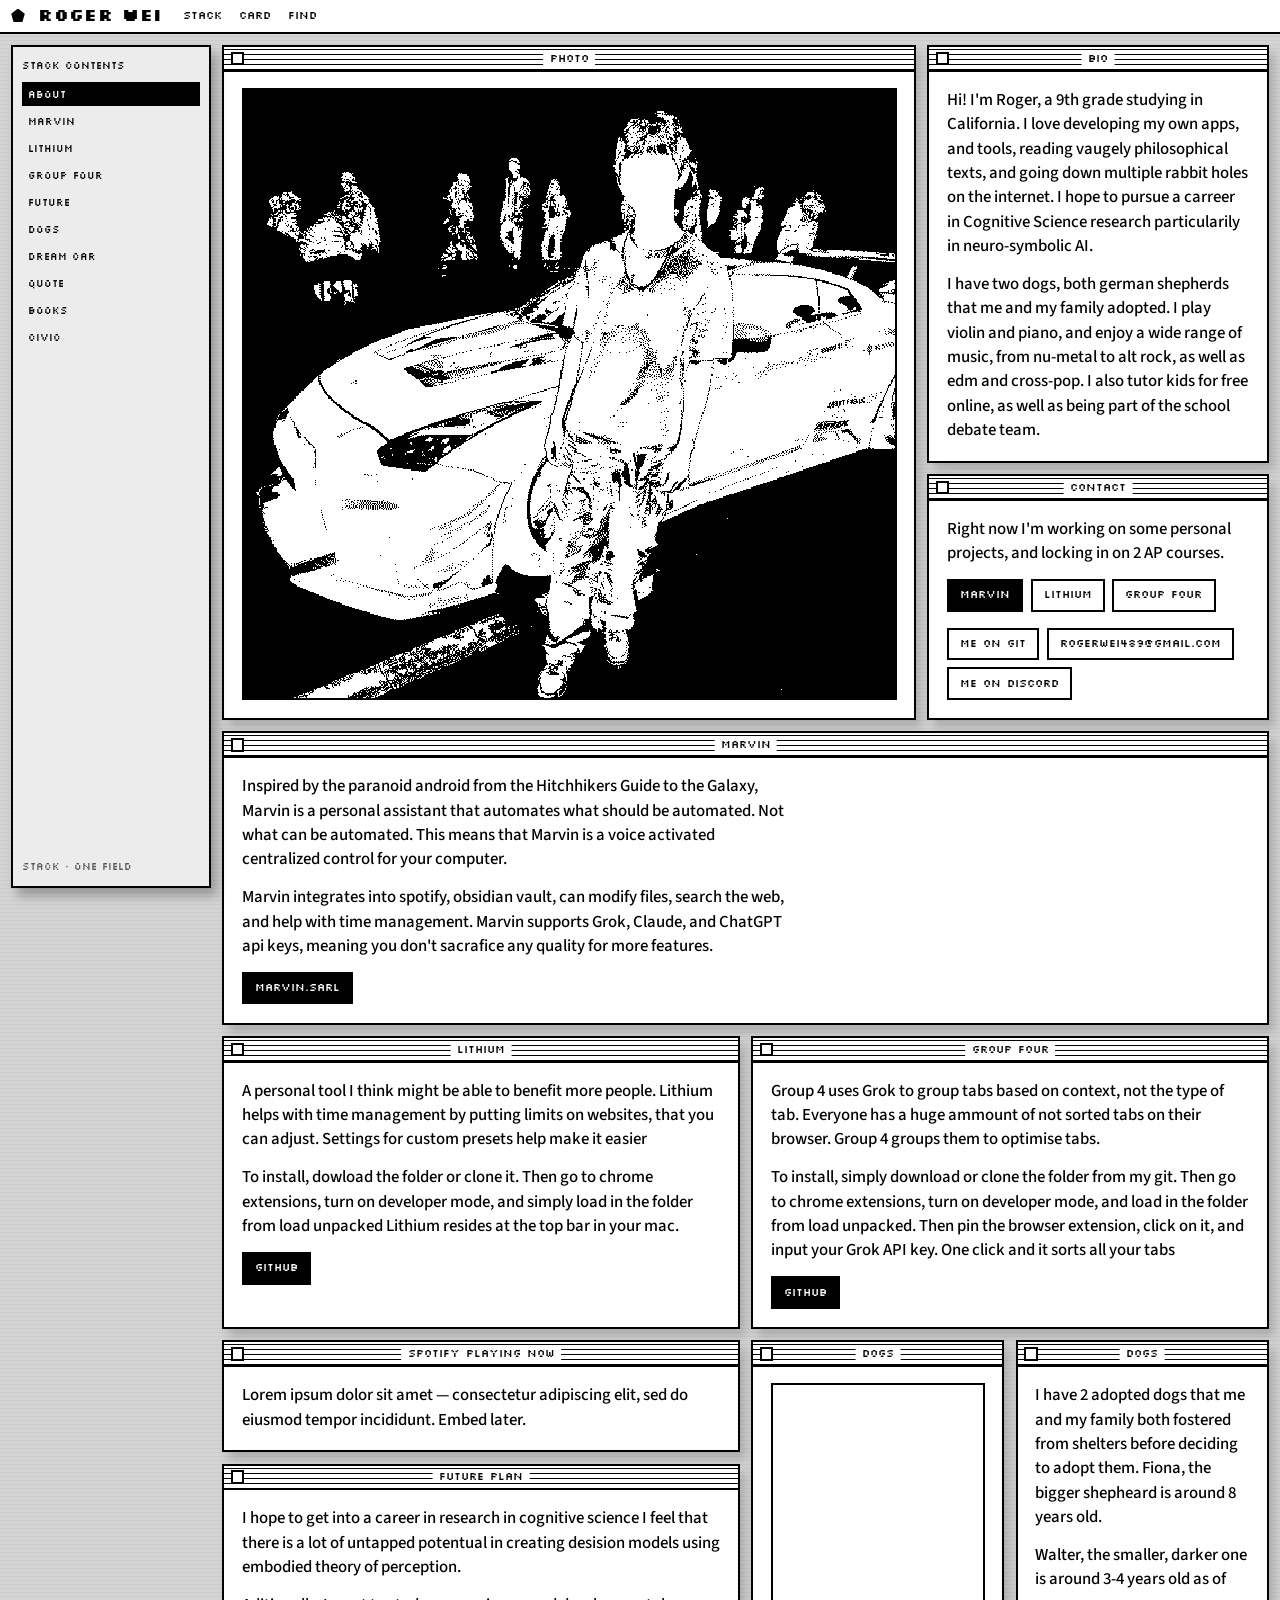
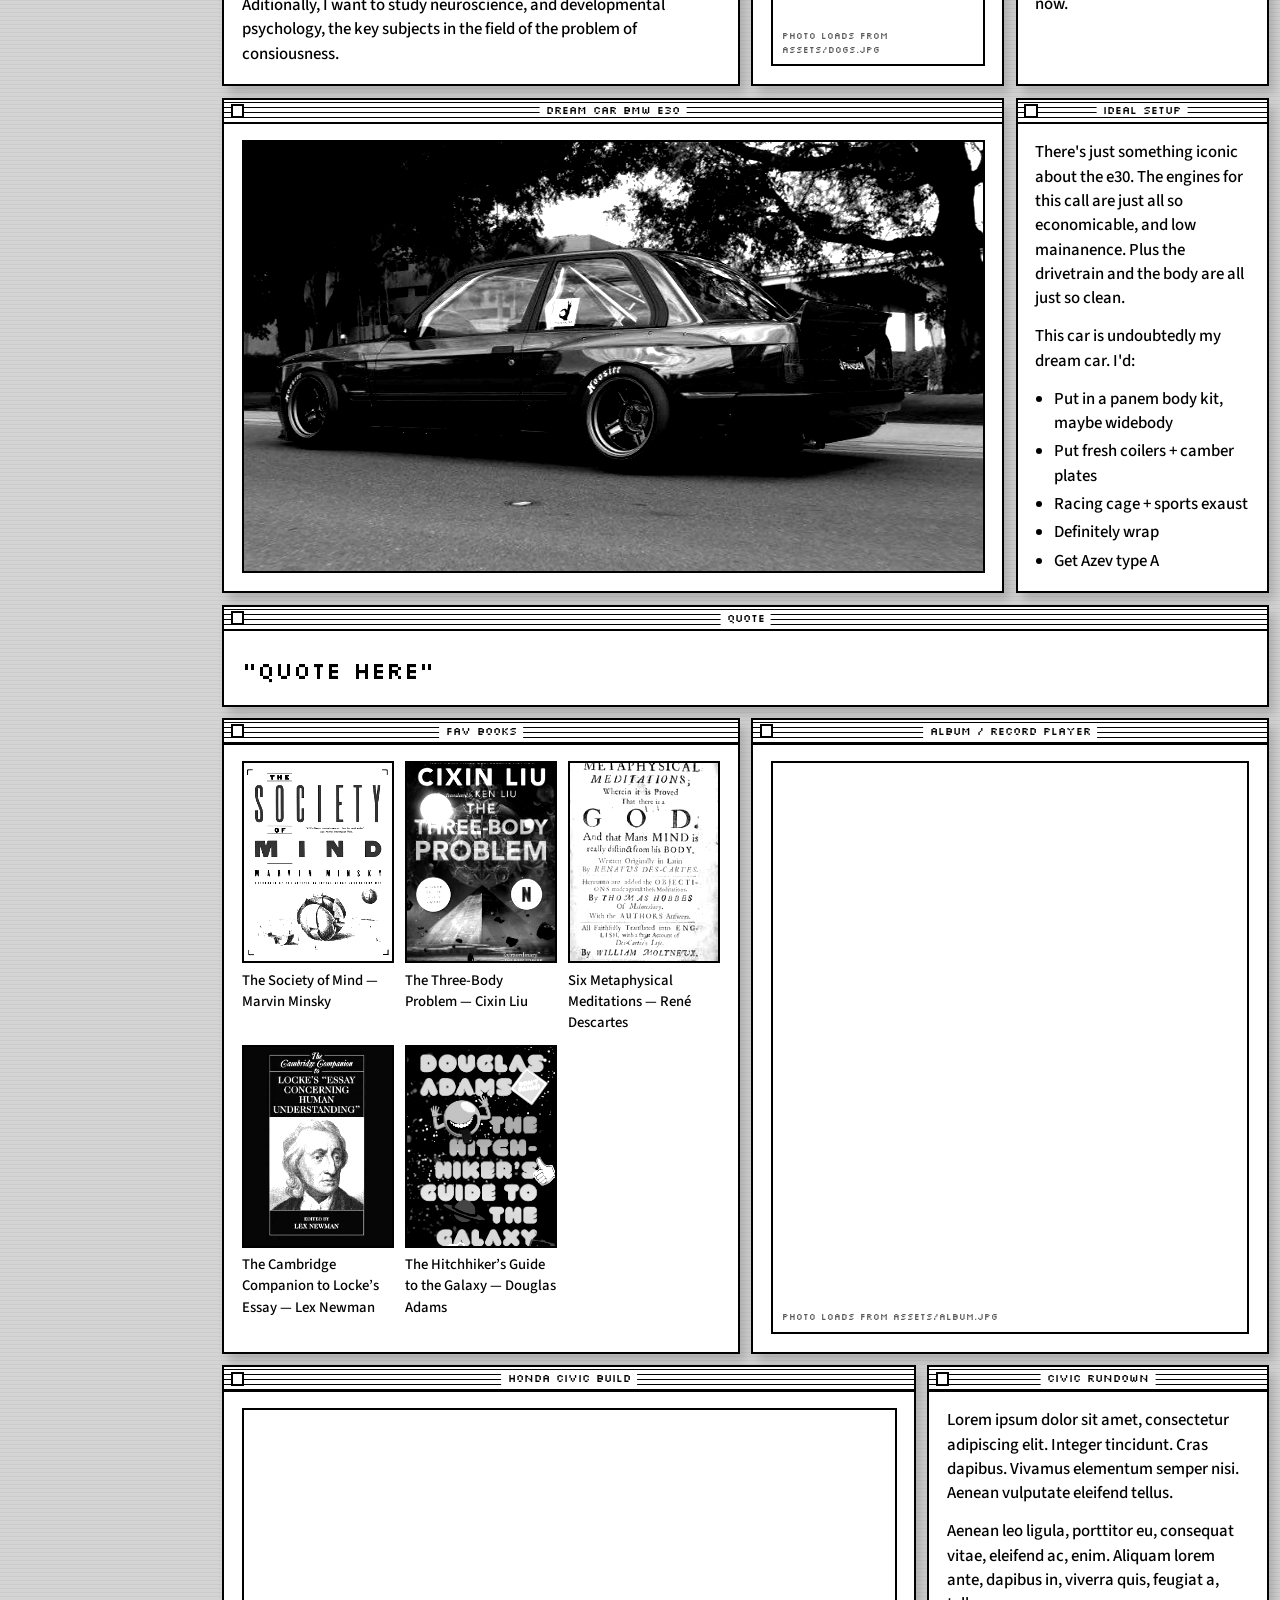
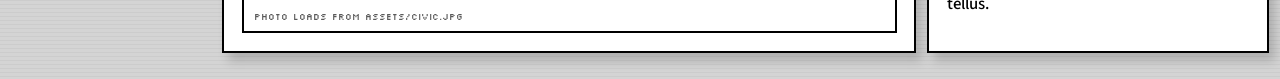
==== commit a7512adf: "Put the HyperCard windows on the old one-page field. Skip-keys jump and spy again; the one-bit desk " ====
--- a/index.html
+++ b/index.html
@@ -15,14 +15,14 @@
   </head>
   <body>
     <!--
-      THESIS: The site is a HyperCard stack; skip-keys flip cards in one shoebox, they do not leave the stack.
+      THESIS: The site is one HyperCard field; skip-keys jump to a window, they do not leave the desk.
       OWN-WORLD: One-bit black on white, painted invert buttons, Chicago-like pixel chrome, Geneva-like body, fixed card rectangles.
-      STORY: A visitor reads Roger Wei in the menu bar, opens the Welcome card, then paints a button to Marvin, Lithium, or Group Four.
-      FIRST VIEWPORT: Menu bar. STACK CONTENTS on the left. Welcome card with a stippled GT-R plate, bio, and painted project buttons.
-      FORM: HyperCard Stack · seed f1b3ddc6 · challenger-hypercard
+      STORY: A visitor reads Roger Wei in the menu bar, walks Photo / Bio / Contact, then paints a button to Marvin, Lithium, or Group Four.
+      FIRST VIEWPORT: Menu bar. STACK CONTENTS on the left. Dominant Photo window. Bio and Contact stacked beside it.
+      FORM: HyperCard Stack · seed f1b3ddc6 · challenger-hypercard · plaza grouping
       FINISH: unreviewed and undocumented is unfinished; this build ends with the finish review, the verdict, DESIGN.md, and every shipping raster carrying its provenance
     -->
-    <a class="skip" href="#stage">Skip to current card</a>
+    <a class="skip" href="#portrait">Skip to photo</a>
 
     <div class="desk">
       <header class="menubar">
@@ -35,33 +35,31 @@
         </nav>
       </header>
 
-      <div class="window">
-        <div class="titlebar">
-          <span class="close" aria-hidden="true"></span>
-          <p class="wintitle">Roger Wei</p>
-        </div>
-
-        <div class="work">
-          <nav class="contents" aria-label="Stack contents">
-            <p class="contents-head">Stack Contents</p>
-            <ol class="keys">
-              <li><a class="key" data-nav="portrait" href="#portrait">About</a></li>
-              <li><a class="key" data-nav="marvin" href="#marvin">Marvin</a></li>
-              <li><a class="key" data-nav="lithium" href="#lithium">Lithium</a></li>
-              <li><a class="key" data-nav="group-four" href="#group-four">Group Four</a></li>
-              <li><a class="key" data-nav="future" href="#future">Future</a></li>
-              <li><a class="key" data-nav="dogs" href="#dogs">Dogs</a></li>
-              <li><a class="key" data-nav="e30" href="#e30">Dream car</a></li>
-              <li><a class="key" data-nav="quote" href="#quote">Quote</a></li>
-              <li><a class="key" data-nav="books" href="#books">Books</a></li>
-              <li><a class="key" data-nav="civic" href="#civic">Civic</a></li>
-            </ol>
-            <p class="count"><span id="card-num">1</span> of 10</p>
-          </nav>
-
-          <main class="stage" id="stage">
-            <article class="card welcome is-on" id="portrait" data-title="About">
-              <h2 class="card-title">Welcome</h2>
+      <div class="field">
+        <nav class="contents" aria-label="Stack contents">
+          <p class="contents-head">Stack Contents</p>
+          <ol class="keys">
+            <li><a class="key" data-nav="portrait" href="#portrait">About</a></li>
+            <li><a class="key" data-nav="marvin" href="#marvin">Marvin</a></li>
+            <li><a class="key" data-nav="lithium" href="#lithium">Lithium</a></li>
+            <li><a class="key" data-nav="group-four" href="#group-four">Group Four</a></li>
+            <li><a class="key" data-nav="future" href="#future">Future</a></li>
+            <li><a class="key" data-nav="dogs" href="#dogs">Dogs</a></li>
+            <li><a class="key" data-nav="e30" href="#e30">Dream car</a></li>
+            <li><a class="key" data-nav="quote" href="#quote">Quote</a></li>
+            <li><a class="key" data-nav="books" href="#books">Books</a></li>
+            <li><a class="key" data-nav="civic" href="#civic">Civic</a></li>
+          </ol>
+          <p class="stamp">Stack · one field</p>
+        </nav>
+
+        <main class="beds">
+          <article class="bed bed-portrait" id="portrait">
+            <div class="titlebar">
+              <span class="close" aria-hidden="true"></span>
+              <h2 class="wintitle">Photo</h2>
+            </div>
+            <div class="plot">
               <div class="plate">
                 <img
                   class="bit"
@@ -71,6 +69,15 @@
                   height="540"
                 />
               </div>
+            </div>
+          </article>
+
+          <article class="bed bed-bio" id="bio">
+            <div class="titlebar">
+              <span class="close" aria-hidden="true"></span>
+              <h2 class="wintitle">Bio</h2>
+            </div>
+            <div class="plot">
               <p class="copy">
                 Hi! I'm Roger, a 9th grade studying in California. I love developing my
                 own apps, and tools, reading vaugely philosophical texts, and going
@@ -83,6 +90,15 @@
                 cross-pop. I also tutor kids for free online, as well as being part of the school debate
                 team.
               </p>
+            </div>
+          </article>
+
+          <article class="bed bed-now" id="now">
+            <div class="titlebar">
+              <span class="close" aria-hidden="true"></span>
+              <h2 class="wintitle">Contact</h2>
+            </div>
+            <div class="plot">
               <p class="copy">
                 Right now I'm working on some personal projects, and locking in on 2 AP courses.
               </p>
@@ -100,10 +116,15 @@
                   <a class="gate" href="https://discord.com/users/1413610258726780951">Me on Discord</a>
                 </li>
               </ul>
-            </article>
-
-            <article class="card" id="marvin" data-title="Marvin" hidden>
-              <h2 class="card-title">Marvin</h2>
+            </div>
+          </article>
+
+          <article class="bed bed-marvin" id="marvin">
+            <div class="titlebar">
+              <span class="close" aria-hidden="true"></span>
+              <h2 class="wintitle">Marvin</h2>
+            </div>
+            <div class="plot">
               <p class="copy">
                 Inspired by the paranoid android from the Hitchhikers Guide to the Galaxy, Marvin
                 is a personal assistant that automates what should be automated. Not what can be
@@ -117,12 +138,16 @@
               </p>
               <ul class="paints">
                 <li><a class="paint is-fill" href="https://marvin.sarl">marvin.sarl</a></li>
-                <li><a class="paint" href="#portrait">Back</a></li>
-              </ul>
-            </article>
-
-            <article class="card" id="lithium" data-title="Lithium" hidden>
-              <h2 class="card-title">Lithium</h2>
+              </ul>
+            </div>
+          </article>
+
+          <article class="bed bed-lithium" id="lithium">
+            <div class="titlebar">
+              <span class="close" aria-hidden="true"></span>
+              <h2 class="wintitle">Lithium</h2>
+            </div>
+            <div class="plot">
               <p class="copy">
                 A personal tool I think might be able to benefit more people.
                 Lithium helps with time management by putting limits on websites, that you can adjust.
@@ -137,12 +162,16 @@
                 <li>
                   <a class="paint is-fill" href="https://github.com/RizzyRoger/lithium">GitHub</a>
                 </li>
-                <li><a class="paint" href="#portrait">Back</a></li>
-              </ul>
-            </article>
-
-            <article class="card" id="group-four" data-title="Group Four" hidden>
-              <h2 class="card-title">Group Four</h2>
+              </ul>
+            </div>
+          </article>
+
+          <article class="bed bed-group" id="group-four">
+            <div class="titlebar">
+              <span class="close" aria-hidden="true"></span>
+              <h2 class="wintitle">Group Four</h2>
+            </div>
+            <div class="plot">
               <p class="copy">
                 Group 4 uses Grok to group tabs based on context, not the type of tab. Everyone
                 has a huge ammount of not sorted tabs on their browser. Group 4 groups them to optimise tabs.
@@ -156,12 +185,29 @@
                 <li>
                   <a class="paint is-fill" href="https://github.com/RizzyRoger/Group-4">GitHub</a>
                 </li>
-                <li><a class="paint" href="#portrait">Back</a></li>
-              </ul>
-            </article>
-
-            <article class="card" id="future" data-title="Future" hidden>
-              <h2 class="card-title">Future plan</h2>
+              </ul>
+            </div>
+          </article>
+
+          <article class="bed bed-spotify" id="spotify">
+            <div class="titlebar">
+              <span class="close" aria-hidden="true"></span>
+              <h2 class="wintitle">Spotify playing now</h2>
+            </div>
+            <div class="plot">
+              <p class="copy">
+                Lorem ipsum dolor sit amet — consectetur adipiscing elit, sed do
+                eiusmod tempor incididunt. Embed later.
+              </p>
+            </div>
+          </article>
+
+          <article class="bed bed-future" id="future">
+            <div class="titlebar">
+              <span class="close" aria-hidden="true"></span>
+              <h2 class="wintitle">Future plan</h2>
+            </div>
+            <div class="plot">
               <p class="copy">
                 I hope to get into a career in research in cognitive science
                 I feel that there is a lot of untapped potentual in creating
@@ -172,13 +218,27 @@
                 psychology, the key subjects in the field of the problem of
                 consiousness.
               </p>
-            </article>
-
-            <article class="card" id="dogs" data-title="Dogs" hidden>
-              <h2 class="card-title">Dogs</h2>
+            </div>
+          </article>
+
+          <article class="bed bed-dogs-pic" id="dogs">
+            <div class="titlebar">
+              <span class="close" aria-hidden="true"></span>
+              <h2 class="wintitle">Dogs</h2>
+            </div>
+            <div class="plot">
               <div class="bare" data-src="assets/dogs.jpg" data-alt="Dogs">
                 <p class="note">Photo loads from assets/dogs.jpg</p>
               </div>
+            </div>
+          </article>
+
+          <article class="bed bed-dogs-copy" id="dogs-copy">
+            <div class="titlebar">
+              <span class="close" aria-hidden="true"></span>
+              <h2 class="wintitle">Dogs</h2>
+            </div>
+            <div class="plot">
               <p class="copy">
                 I have 2 adopted dogs that me and my family both fostered
                 from shelters before deciding to adopt them. Fiona, the
@@ -188,21 +248,33 @@
                 Walter, the smaller, darker one is around 3-4 years old
                 as of now.
               </p>
-            </article>
-
-            <article class="card" id="e30" data-title="Dream car" hidden>
-              <h2 class="card-title">Dream car BMW E30</h2>
+            </div>
+          </article>
+
+          <article class="bed bed-e30" id="e30">
+            <div class="titlebar">
+              <span class="close" aria-hidden="true"></span>
+              <h2 class="wintitle">Dream car BMW E30</h2>
+            </div>
+            <div class="plot">
               <div class="bare" data-src="assets/e30.jpg" data-alt="BMW E30">
                 <p class="note">Photo loads from assets/e30.jpg</p>
               </div>
+            </div>
+          </article>
+
+          <article class="bed bed-mods" id="mods">
+            <div class="titlebar">
+              <span class="close" aria-hidden="true"></span>
+              <h2 class="wintitle">Ideal Setup</h2>
+            </div>
+            <div class="plot">
               <p class="copy">
                 There's just something iconic about the e30. The engines for
                 this call are just all so economicable, and low mainanence. Plus
                 the drivetrain and the body are all just so clean.
               </p>
-              <p class="copy">
-                This car is undoubtedly my dream car. I'd:
-              </p>
+              <p class="copy">This car is undoubtedly my dream car. I'd:</p>
               <ul class="ticks">
                 <li>Put in a panem body kit, maybe widebody</li>
                 <li>Put fresh coilers + camber plates</li>
@@ -210,15 +282,25 @@
                 <li>Definitely wrap</li>
                 <li>Get Azev type A</li>
               </ul>
-            </article>
-
-            <article class="card" id="quote" data-title="Quote" hidden>
-              <h2 class="card-title">Quote</h2>
-              <blockquote class="quote">“quote here”</blockquote>
-            </article>
-
-            <article class="card" id="books" data-title="Books" hidden>
-              <h2 class="card-title">Fav books</h2>
+            </div>
+          </article>
+
+          <article class="bed bed-quote" id="quote">
+            <div class="titlebar">
+              <span class="close" aria-hidden="true"></span>
+              <h2 class="wintitle">Quote</h2>
+            </div>
+            <div class="plot">
+              <blockquote class="quote">"quote here"</blockquote>
+            </div>
+          </article>
+
+          <article class="bed bed-books" id="books">
+            <div class="titlebar">
+              <span class="close" aria-hidden="true"></span>
+              <h2 class="wintitle">Fav books</h2>
+            </div>
+            <div class="plot">
               <ul class="shelf">
                 <li class="book">
                   <div class="bare" data-src="assets/book-1.webp" data-alt="The Society of Mind by Marvin Minsky">
@@ -251,20 +333,39 @@
                   <p class="copy">The Hitchhiker’s Guide to the Galaxy — Douglas Adams</p>
                 </li>
               </ul>
-              <p class="copy">
-                Lorem ipsum dolor sit amet — consectetur adipiscing elit, sed do
-                eiusmod tempor incididunt. Embed later.
-              </p>
+            </div>
+          </article>
+
+          <article class="bed bed-album" id="album">
+            <div class="titlebar">
+              <span class="close" aria-hidden="true"></span>
+              <h2 class="wintitle">Album / record player</h2>
+            </div>
+            <div class="plot">
               <div class="bare" data-src="assets/album.jpg" data-alt="Favorite album and record player">
-                <p class="note">Album photo loads from assets/album.jpg</p>
-              </div>
-            </article>
-
-            <article class="card" id="civic" data-title="Civic" hidden>
-              <h2 class="card-title">Honda Civic build</h2>
+                <p class="note">Photo loads from assets/album.jpg</p>
+              </div>
+            </div>
+          </article>
+
+          <article class="bed bed-civic" id="civic">
+            <div class="titlebar">
+              <span class="close" aria-hidden="true"></span>
+              <h2 class="wintitle">Honda Civic build</h2>
+            </div>
+            <div class="plot">
               <div class="bare" data-src="assets/civic.jpg" data-alt="Honda Civic build">
                 <p class="note">Photo loads from assets/civic.jpg</p>
               </div>
+            </div>
+          </article>
+
+          <article class="bed bed-civic-plan" id="civic-plan">
+            <div class="titlebar">
+              <span class="close" aria-hidden="true"></span>
+              <h2 class="wintitle">Civic rundown</h2>
+            </div>
+            <div class="plot">
               <p class="copy">
                 Lorem ipsum dolor sit amet, consectetur adipiscing elit. Integer
                 tincidunt. Cras dapibus. Vivamus elementum semper nisi. Aenean
@@ -275,15 +376,9 @@
                 enim. Aliquam lorem ante, dapibus in, viverra quis, feugiat a,
                 tellus.
               </p>
-            </article>
-          </main>
-        </div>
-
-        <footer class="pager">
-          <button type="button" class="step" id="prev" aria-label="Previous card">Prev</button>
-          <p class="status"><span id="card-name">About</span></p>
-          <button type="button" class="step" id="next" aria-label="Next card">Next</button>
-        </footer>
+            </div>
+          </article>
+        </main>
       </div>
     </div>
   </body>
--- a/css/styles.css
+++ b/css/styles.css
@@ -30,6 +30,9 @@
   --dim: #5a5a5a;
   --pixel: "Silkscreen", "ChiKareGo", "Krungthep", monaco, monospace;
   --body: "Source Sans 3", "Geneva", "Lucida Grande", "Tahoma", sans-serif;
+  --joint: 0.7rem;
+  --rail: 12.5rem;
+  --bar: 2.6rem;
 }
 
 *,
@@ -39,7 +42,11 @@
 }
 
 html {
+  height: 100%;
+  overflow-x: hidden;
+  overflow-y: auto;
   color-scheme: light;
+  scroll-behavior: smooth;
 }
 
 body {
@@ -59,6 +66,7 @@
   font-weight: 400;
   font-variation-settings: "wght" 500;
   line-height: 1.45;
+  scrollbar-color: var(--ink) var(--desk);
 }
 
 ::selection {
@@ -75,7 +83,7 @@
   position: absolute;
   left: 0.75rem;
   top: 0.75rem;
-  z-index: 4;
+  z-index: 5;
   padding: 0.35rem 0.55rem;
   background: var(--ink);
   color: var(--paper);
@@ -96,6 +104,9 @@
 }
 
 .menubar {
+  position: sticky;
+  top: 0;
+  z-index: 4;
   display: flex;
   align-items: center;
   gap: 0.85rem;
@@ -143,22 +154,90 @@
   outline: none;
 }
 
-.window {
+.field {
+  display: grid;
+  grid-template-columns: var(--rail) minmax(0, 1fr);
+  gap: var(--joint);
+  align-items: start;
+  padding: var(--joint) var(--joint) 1.6rem;
+}
+
+.contents {
+  position: sticky;
+  top: calc(2.15rem + var(--joint));
   display: flex;
   flex-direction: column;
-  flex: 1;
-  margin: 1.1rem auto 1.4rem;
-  width: min(1080px, calc(100% - 1.5rem));
+  min-height: calc(100vh - 2.15rem - var(--joint) * 2);
+  max-height: calc(100vh - 2.15rem - var(--joint) * 2);
+  padding: 0.7rem 0.55rem 0.8rem;
+  background: var(--chrome);
+  border: 2px solid var(--ink);
+  box-shadow: 6px 8px 10px rgb(0 0 0 / 0.28);
+}
+
+.contents-head,
+.stamp {
+  margin: 0 0 0.55rem;
+  font-family: var(--pixel);
+  font-size: 0.62rem;
+  text-transform: uppercase;
+}
+
+.stamp {
+  margin: auto 0 0;
+  color: var(--dim);
+}
+
+.keys {
+  display: flex;
+  flex-direction: column;
+  gap: 0.15rem;
+  margin: 0;
+  padding: 0;
+  list-style: none;
+  overflow: auto;
+}
+
+.key {
+  display: block;
+  padding: 0.32rem 0.4rem;
+  color: var(--ink);
+  font-family: var(--pixel);
+  font-size: 0.62rem;
+  text-decoration: none;
+}
+
+.key:hover {
+  background: var(--desk);
+}
+
+.key.is-on {
+  background: var(--ink);
+  color: var(--paper);
+}
+
+.beds {
+  display: grid;
+  grid-template-columns: repeat(12, minmax(0, 1fr));
+  gap: var(--joint);
+  min-width: 0;
+}
+
+.bed {
+  display: flex;
+  flex-direction: column;
+  min-width: 0;
+  scroll-margin-top: calc(2.15rem + var(--joint));
   background: var(--paper);
   border: 2px solid var(--ink);
-  box-shadow: 6px 8px 10px rgb(0 0 0 / 0.28);
+  box-shadow: 6px 8px 10px rgb(0 0 0 / 0.18);
 }
 
 .titlebar {
-  display: grid;
-  grid-template-columns: 1.1rem 1fr 1.1rem;
+  position: relative;
+  display: flex;
   align-items: center;
-  gap: 0.45rem;
+  min-height: 1.55rem;
   padding: 0.28rem 0.4rem;
   border-bottom: 2px solid var(--ink);
   background: repeating-linear-gradient(
@@ -170,6 +249,9 @@
 }
 
 .close {
+  position: relative;
+  z-index: 1;
+  flex: none;
   width: 0.85rem;
   height: 0.85rem;
   border: 2px solid var(--ink);
@@ -177,115 +259,99 @@
 }
 
 .wintitle {
-  margin: 0;
-  justify-self: center;
-  padding: 0 0.45rem;
-  background: var(--paper);
-  font-family: var(--pixel);
-  font-size: 0.68rem;
-}
-
-.work {
-  display: grid;
-  grid-template-columns: 11.5rem 1fr;
-  min-height: min(72vh, 42rem);
-}
-
-.contents {
-  display: flex;
-  flex-direction: column;
-  padding: 0.7rem 0.55rem 0.8rem;
-  border-right: 2px solid var(--ink);
-  background: var(--chrome);
-}
-
-.contents-head,
-.count {
-  margin: 0 0 0.55rem;
-  font-family: var(--pixel);
-  font-size: 0.62rem;
-  text-transform: uppercase;
-}
-
-.count {
-  margin: auto 0 0;
-  color: var(--dim);
-}
-
-.keys {
-  display: flex;
-  flex-direction: column;
-  gap: 0.15rem;
-  margin: 0;
-  padding: 0;
-  list-style: none;
-}
-
-.key {
-  display: block;
-  padding: 0.32rem 0.4rem;
-  color: var(--ink);
-  font-family: var(--pixel);
-  font-size: 0.62rem;
-  text-decoration: none;
-}
-
-.key:hover {
-  background: var(--desk);
-}
-
-.key.is-on {
-  background: var(--ink);
-  color: var(--paper);
-}
-
-.stage {
-  position: relative;
-  min-height: min(72vh, 42rem);
+  position: absolute;
+  left: 50%;
+  z-index: 1;
+  margin: 0;
+  max-width: calc(100% - 2.4rem);
+  padding: 0 0.4rem;
   overflow: hidden;
   background: var(--paper);
-}
-
-.card {
-  position: absolute;
-  inset: 0;
-  overflow: auto;
-  padding: 1.1rem 1.25rem 1.4rem;
-  opacity: 0;
-  visibility: hidden;
-  pointer-events: none;
-}
-
-.card[hidden] {
-  display: none;
-}
-
-.card.is-on {
-  opacity: 1;
-  visibility: visible;
-  pointer-events: auto;
-}
-
-.card.is-flip {
-  animation: dissolve 280ms cubic-bezier(0.16, 1, 0.3, 1);
-}
-
-@keyframes dissolve {
-  from {
-    opacity: 0;
-    filter: contrast(2);
-  }
-  to {
-    opacity: 1;
-    filter: none;
-  }
-}
-
-.card-title {
-  margin: 0 0 0.55rem;
-  font-family: var(--pixel);
-  font-size: clamp(1.05rem, 2.4vw, 1.45rem);
-  line-height: 1.15;
+  font-family: var(--pixel);
+  font-size: 0.68rem;
+  font-weight: 400;
+  line-height: 1.2;
+  text-align: center;
+  text-overflow: ellipsis;
+  white-space: nowrap;
+  transform: translateX(-50%);
+}
+
+.plot {
+  flex: 1;
+  padding: 1rem 1.1rem 1.15rem;
+}
+
+.bed-portrait {
+  grid-area: 1 / 1 / 3 / 9;
+  min-height: min(58vh, 30rem);
+}
+
+.bed-bio {
+  grid-area: 1 / 9 / 2 / 13;
+}
+
+.bed-now {
+  grid-area: 2 / 9 / 3 / 13;
+}
+
+.bed-marvin {
+  grid-column: 1 / 13;
+}
+
+.bed-lithium {
+  grid-column: 1 / 7;
+}
+
+.bed-group {
+  grid-column: 7 / 13;
+}
+
+.bed-spotify {
+  grid-area: 5 / 1 / 6 / 7;
+}
+
+.bed-future {
+  grid-area: 6 / 1 / 8 / 7;
+}
+
+.bed-dogs-pic {
+  grid-area: 5 / 7 / 8 / 10;
+}
+
+.bed-dogs-copy {
+  grid-area: 5 / 10 / 8 / 13;
+}
+
+.bed-e30 {
+  grid-column: 1 / 10;
+  min-height: min(42vh, 22rem);
+}
+
+.bed-mods {
+  grid-column: 10 / 13;
+}
+
+.bed-quote {
+  grid-column: 1 / 13;
+}
+
+.bed-books {
+  grid-column: 1 / 7;
+}
+
+.bed-album {
+  grid-column: 7 / 13;
+  min-height: 22rem;
+}
+
+.bed-civic {
+  grid-column: 1 / 9;
+  min-height: min(36vh, 18rem);
+}
+
+.bed-civic-plan {
+  grid-column: 9 / 13;
 }
 
 .copy,
@@ -305,7 +371,7 @@
 }
 
 .quote {
-  margin: 1.5rem 0 0;
+  margin: 0.4rem 0 0;
   font-family: var(--pixel);
   font-size: clamp(1.1rem, 2.2vw, 1.5rem);
   line-height: 1.35;
@@ -318,45 +384,40 @@
 
 .ticks li + li {
   margin-top: 0.25rem;
-}
-
-.welcome {
-  display: grid;
-  grid-template-columns: minmax(11rem, 16rem) minmax(0, 1fr);
-  gap: 0.35rem 1.1rem;
-  align-items: start;
-}
-
-.welcome .card-title {
-  grid-column: 1 / -1;
-}
-
-.welcome .plate {
-  grid-row: 2 / 5;
-}
-
-.welcome .paints,
-.welcome .gates {
-  margin-bottom: 0.55rem;
 }
 
 .plate,
 .bare {
   position: relative;
-  margin: 0 0 0.9rem;
+  margin: 0;
   border: 2px solid var(--ink);
   background: var(--paper);
   min-height: 8rem;
 }
 
-.plate {
-  max-width: 16rem;
+.bed-portrait .plot,
+.bed-e30 .plot,
+.bed-dogs-pic .plot,
+.bed-album .plot,
+.bed-civic .plot {
+  display: flex;
+}
+
+.bed-portrait .plate,
+.bed-e30 .bare,
+.bed-dogs-pic .bare,
+.bed-album .bare,
+.bed-civic .bare {
+  flex: 1;
+  width: 100%;
+  min-height: 14rem;
 }
 
 .bit {
   display: block;
   width: 100%;
-  height: auto;
+  height: 100%;
+  object-fit: cover;
   image-rendering: pixelated;
 }
 
@@ -402,9 +463,13 @@
   list-style: none;
 }
 
+.paints:last-child,
+.gates:last-child {
+  margin-bottom: 0;
+}
+
 .paint,
-.gate,
-.step {
+.gate {
   appearance: none;
   display: inline-block;
   padding: 0.4rem 0.7rem;
@@ -420,10 +485,8 @@
 .paint.is-fill,
 .paint:hover,
 .gate:hover,
-.step:hover,
 .paint:focus-visible,
-.gate:focus-visible,
-.step:focus-visible {
+.gate:focus-visible {
   background: var(--ink);
   color: var(--paper);
   outline: none;
@@ -431,7 +494,7 @@
 
 .shelf {
   display: grid;
-  grid-template-columns: repeat(auto-fill, minmax(8.5rem, 1fr));
+  grid-template-columns: repeat(auto-fill, minmax(7.5rem, 1fr));
   gap: 0.7rem;
 }
 
@@ -445,62 +508,66 @@
   font-size: 0.92rem;
 }
 
-.pager {
-  display: flex;
-  align-items: center;
-  justify-content: space-between;
-  gap: 0.7rem;
-  padding: 0.45rem 0.6rem;
-  border-top: 2px solid var(--ink);
-  background: var(--chrome);
-}
-
-.status {
-  margin: 0;
-  font-family: var(--pixel);
-  font-size: 0.62rem;
-}
-
-@media (max-width: 800px) {
-  .work {
-    grid-template-columns: 1fr;
+@media (max-width: 900px) {
+  .field {
+    grid-template-columns: minmax(0, 1fr);
+    padding: 0.55rem 0.55rem 1.2rem;
   }
 
   .contents {
-    border-right: 0;
-    border-bottom: 2px solid var(--ink);
+    position: sticky;
+    top: 2.15rem;
+    z-index: 3;
+    min-height: 0;
+    max-height: none;
   }
 
   .keys {
     display: grid;
     grid-template-columns: repeat(2, 1fr);
-  }
-
-  .window {
-    margin: 0.7rem 0.55rem 1rem;
-    width: auto;
-  }
-
-  .stage {
-    min-height: 28rem;
-  }
-
-  .card {
-    min-height: 28rem;
-  }
-
-  .welcome {
-    grid-template-columns: 1fr;
-  }
-
-  .welcome .plate {
-    grid-row: auto;
-    max-width: 14rem;
+    overflow: visible;
+  }
+
+  .stamp {
+    margin-top: 0.55rem;
+  }
+
+  .beds {
+    grid-template-columns: minmax(0, 1fr);
+  }
+
+  .bed-portrait,
+  .bed-bio,
+  .bed-now,
+  .bed-marvin,
+  .bed-lithium,
+  .bed-group,
+  .bed-spotify,
+  .bed-future,
+  .bed-dogs-pic,
+  .bed-dogs-copy,
+  .bed-e30,
+  .bed-mods,
+  .bed-quote,
+  .bed-books,
+  .bed-album,
+  .bed-civic,
+  .bed-civic-plan {
+    grid-area: auto;
+    grid-column: auto;
+    min-height: 0;
+  }
+
+  .bed-portrait,
+  .bed-e30,
+  .bed-album,
+  .bed-civic {
+    min-height: 16rem;
   }
 }
 
 @media (prefers-reduced-motion: reduce) {
-  .card.is-flip {
-    animation: none;
-  }
-}
+  html {
+    scroll-behavior: auto;
+  }
+}
